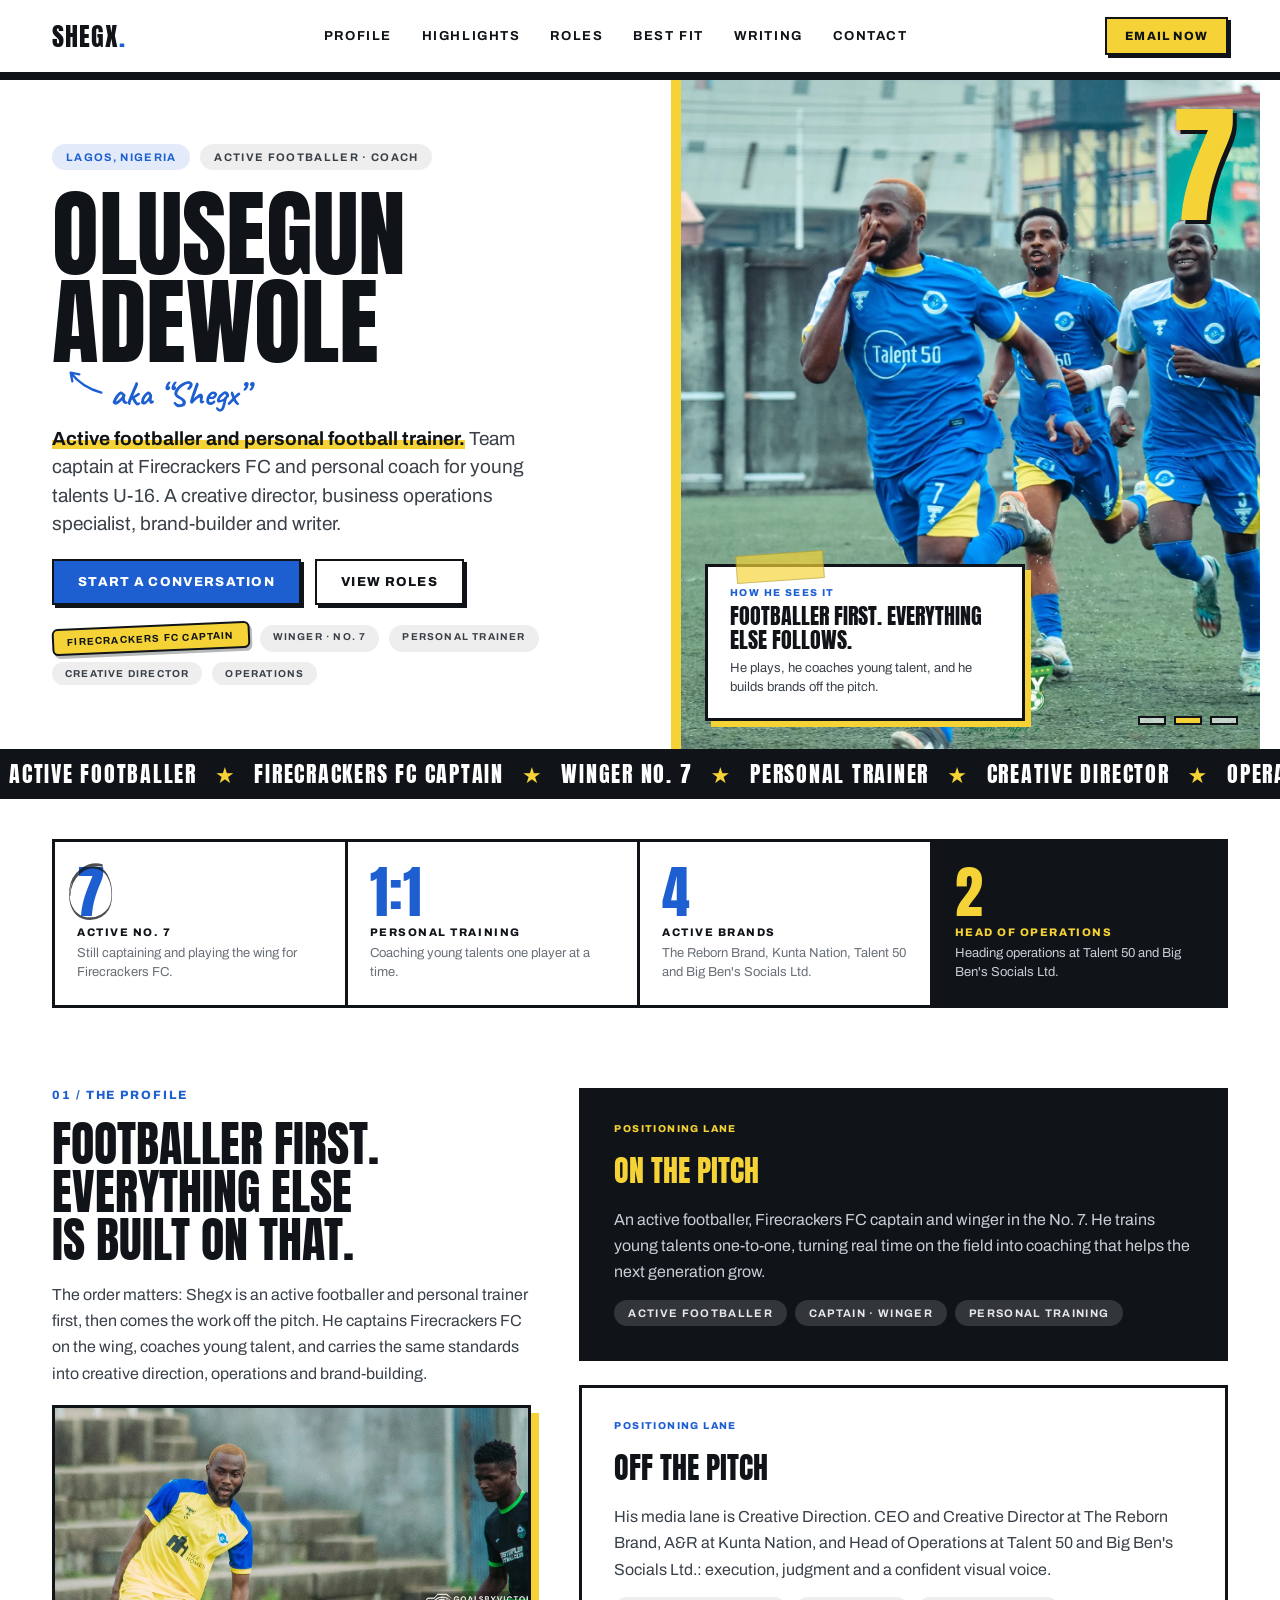
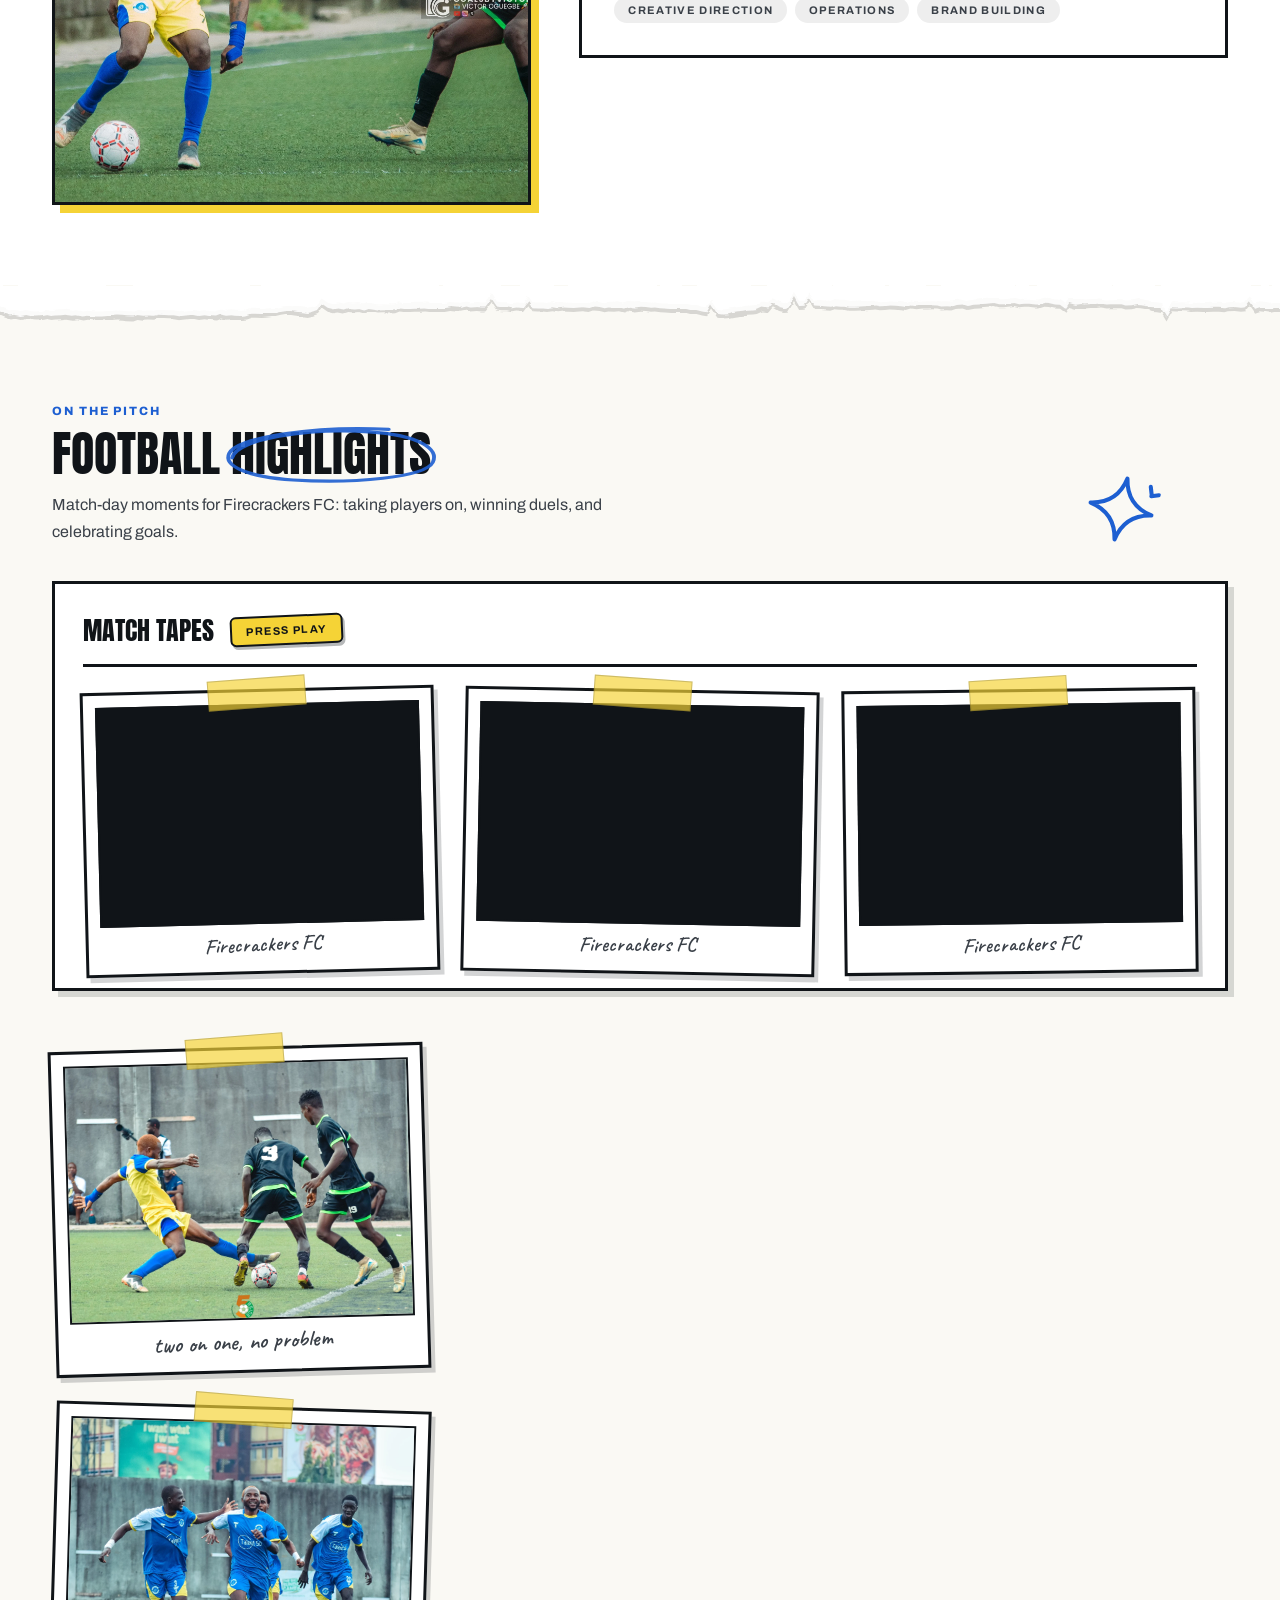
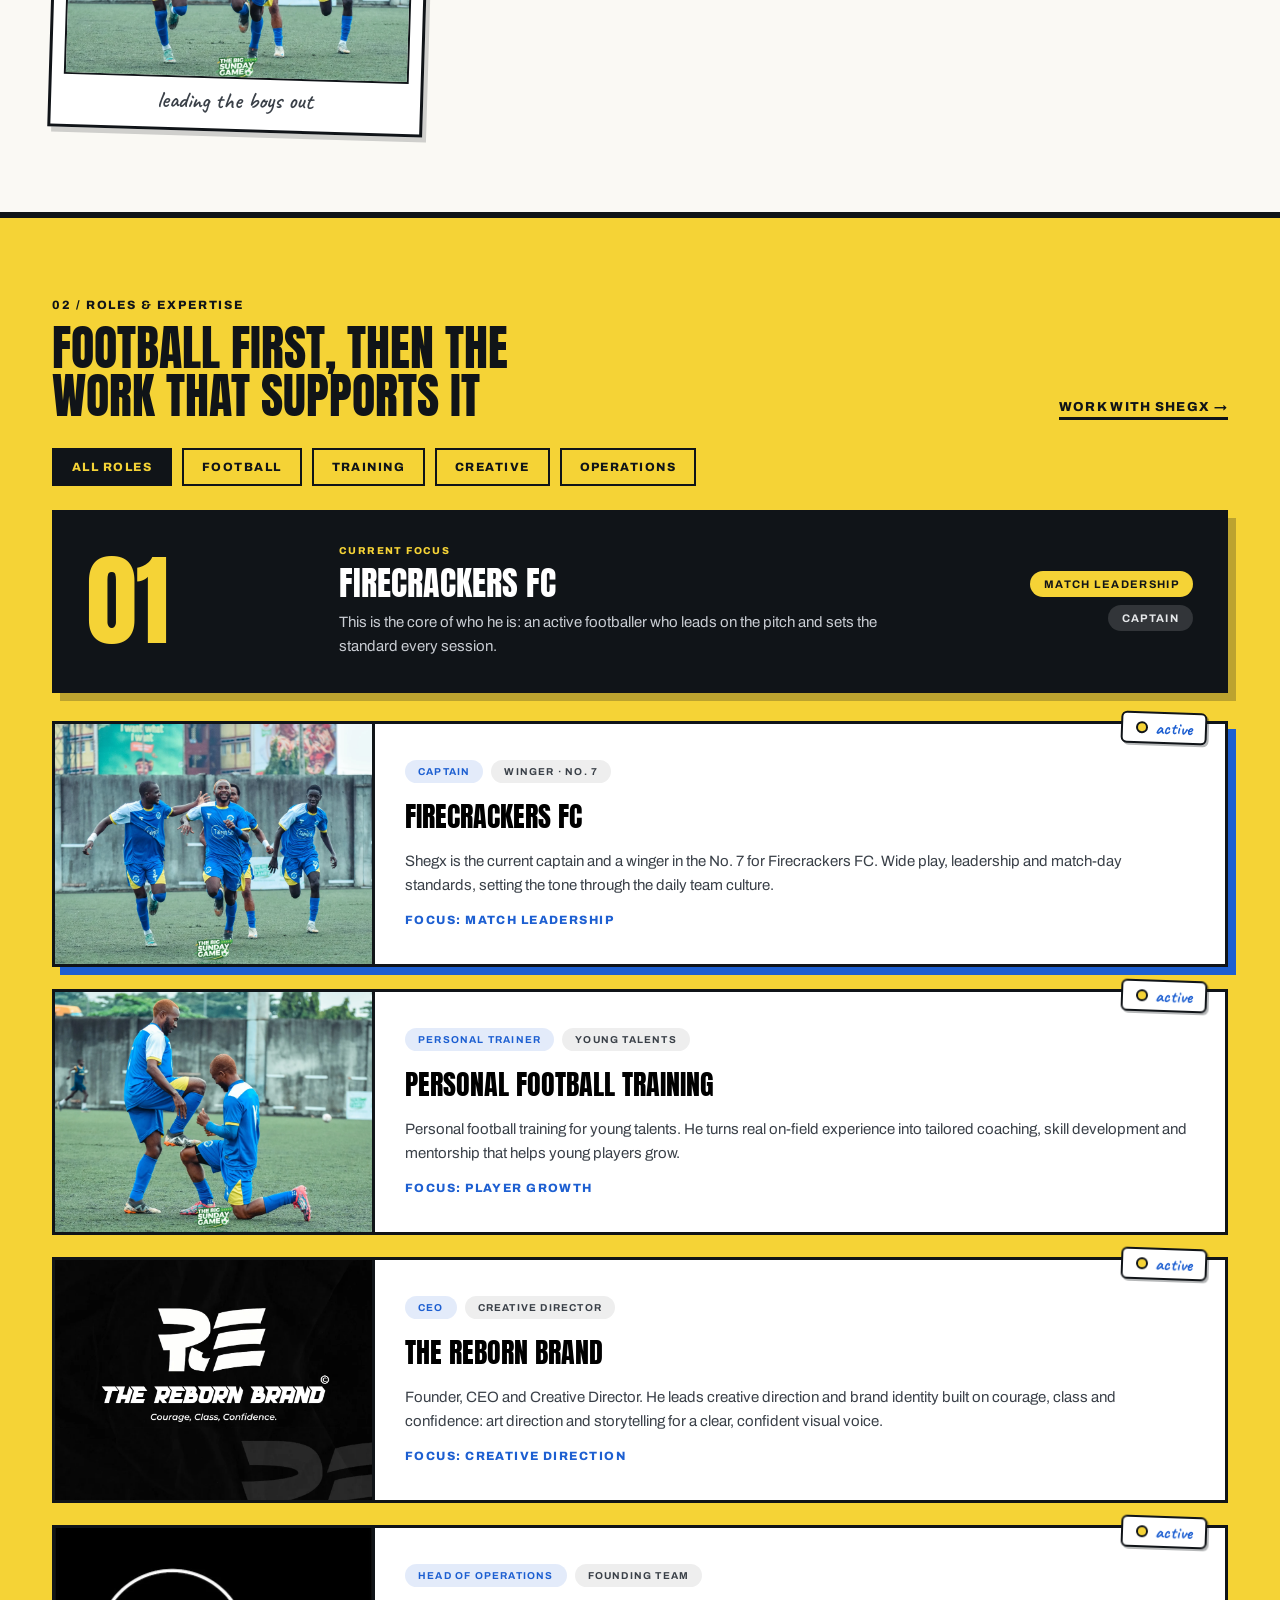
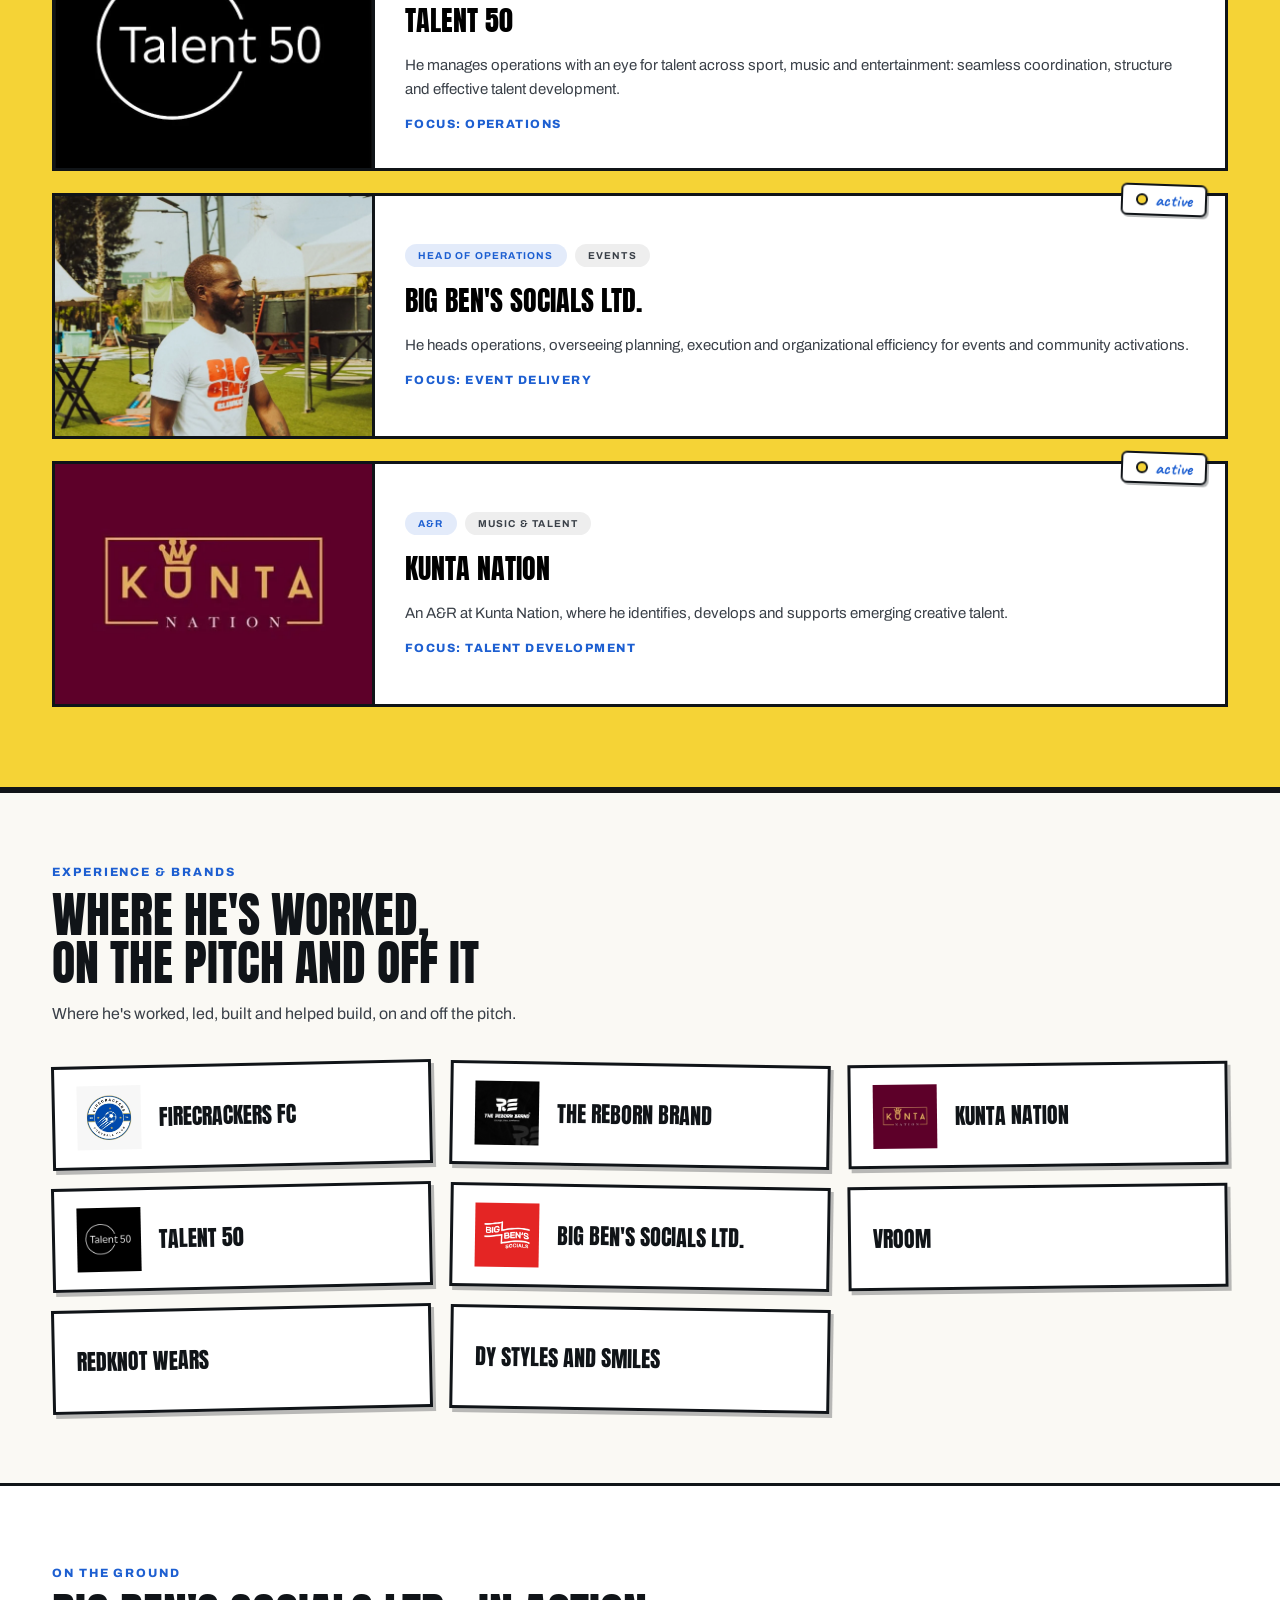
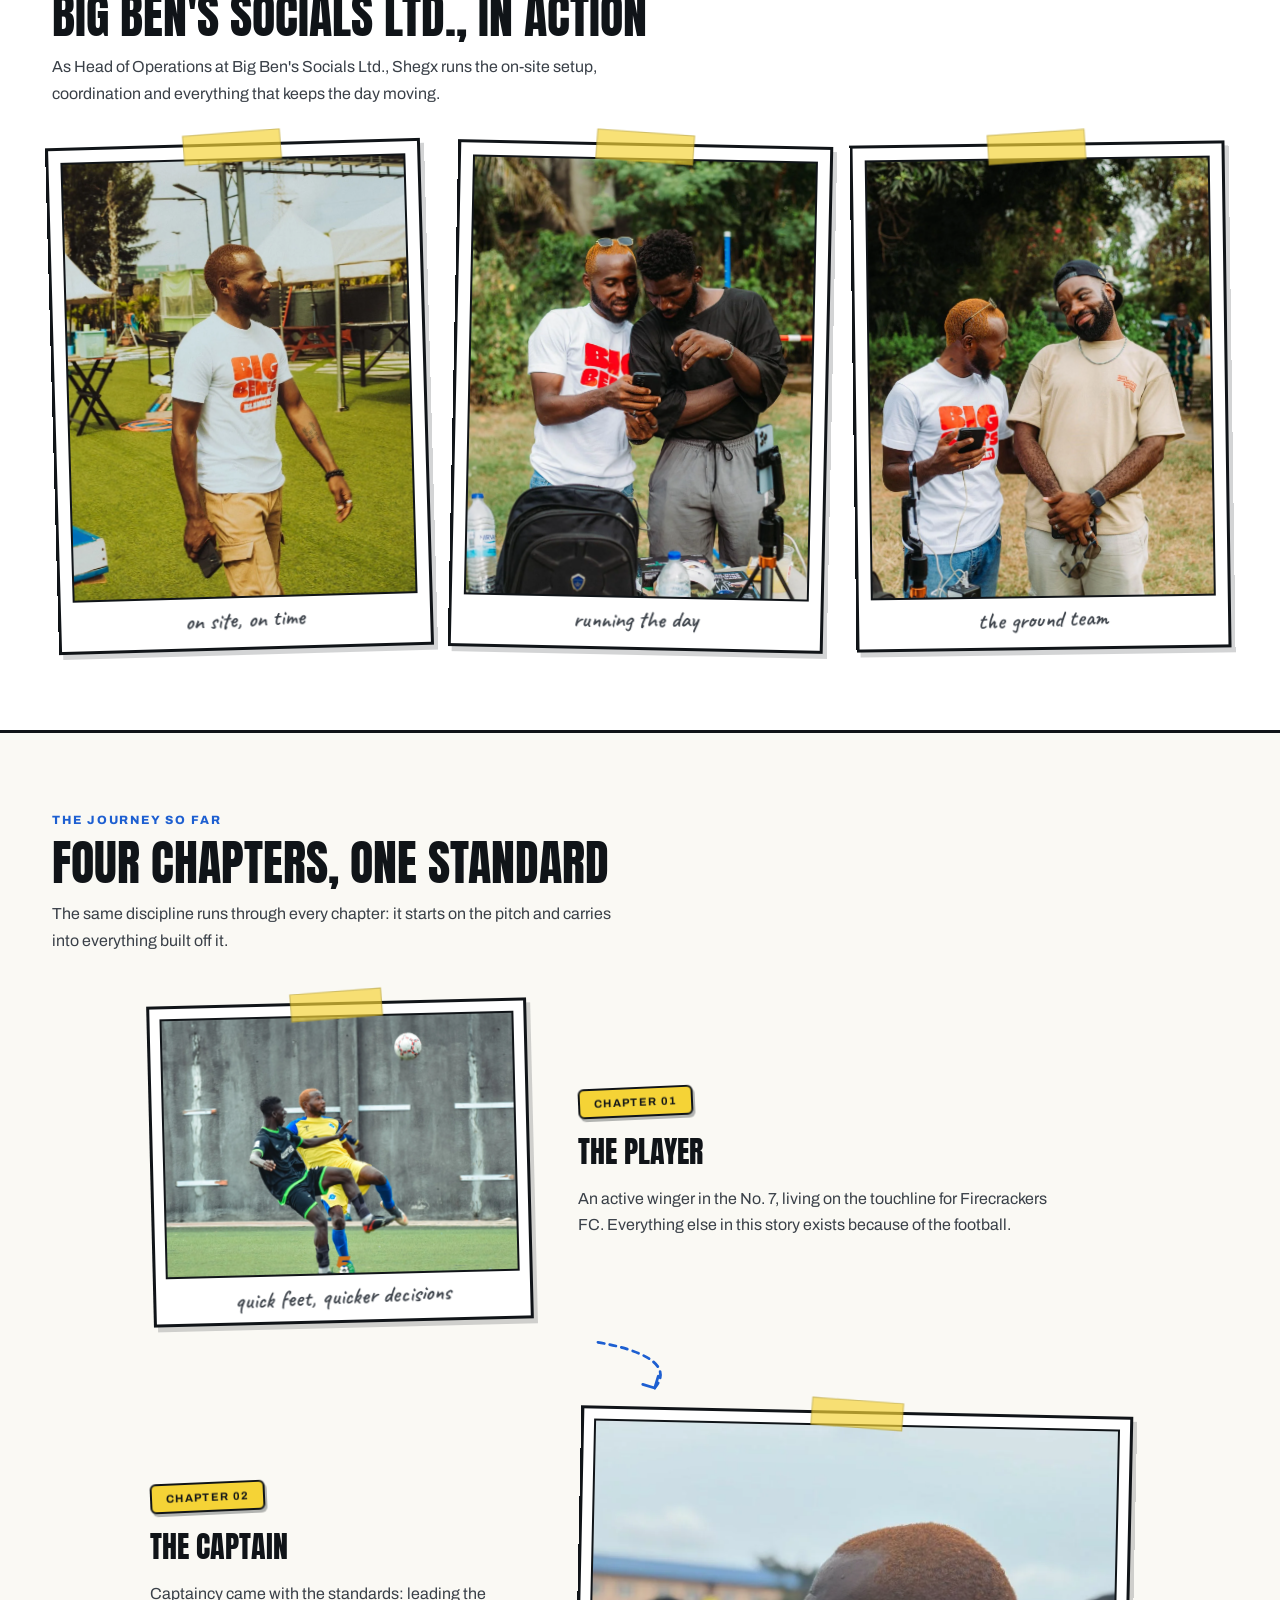
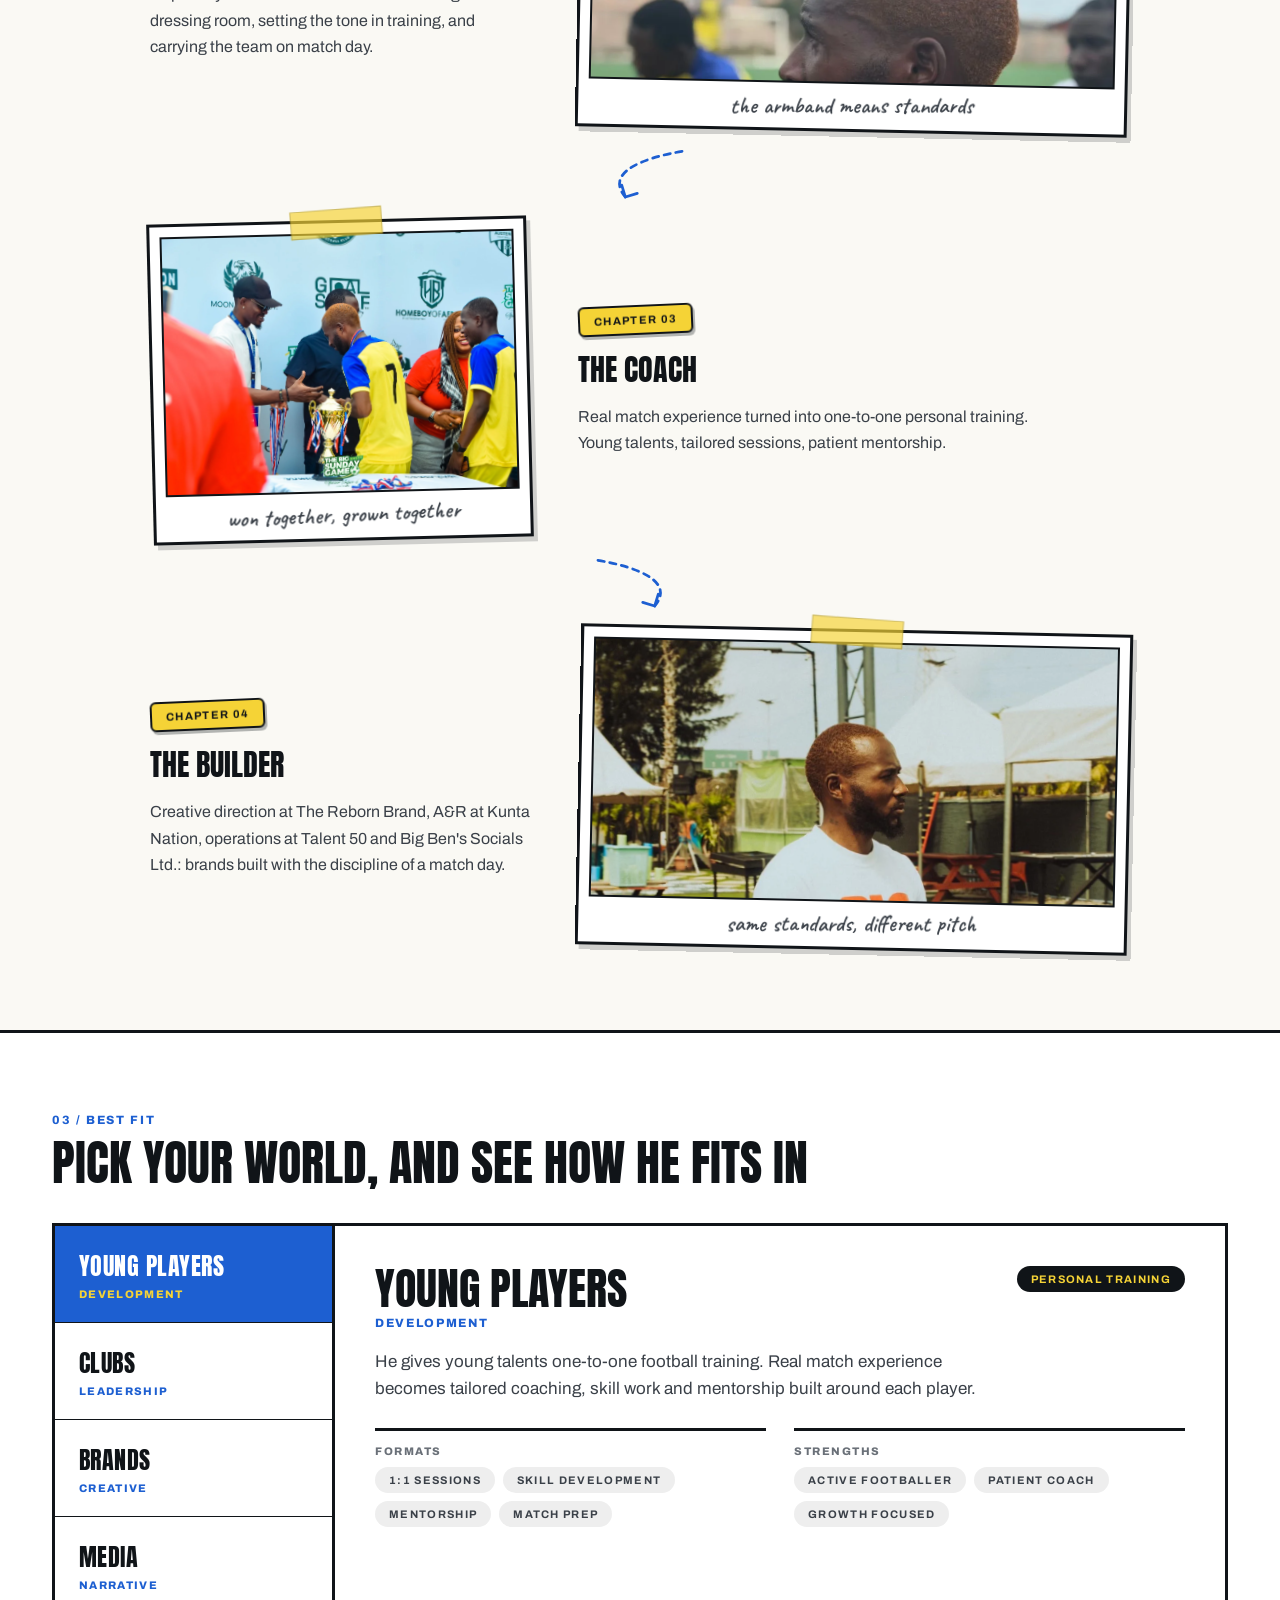
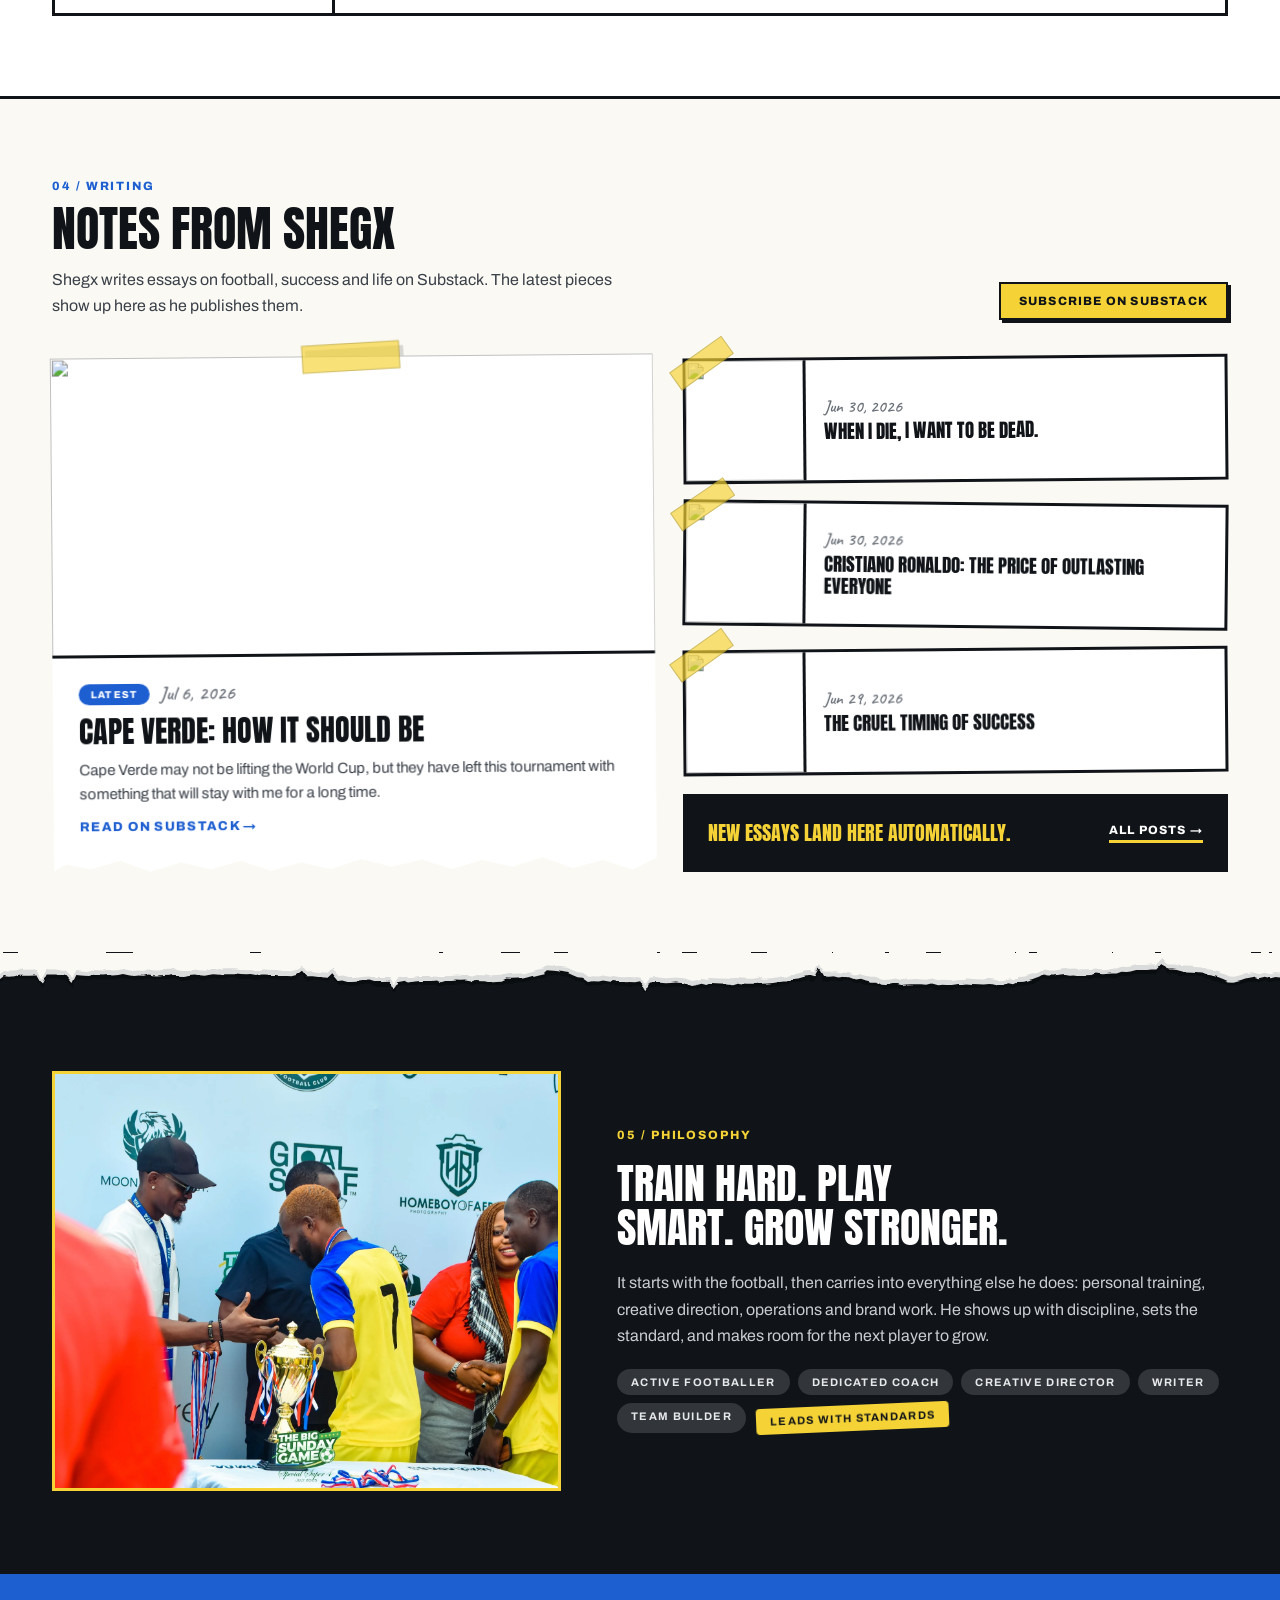
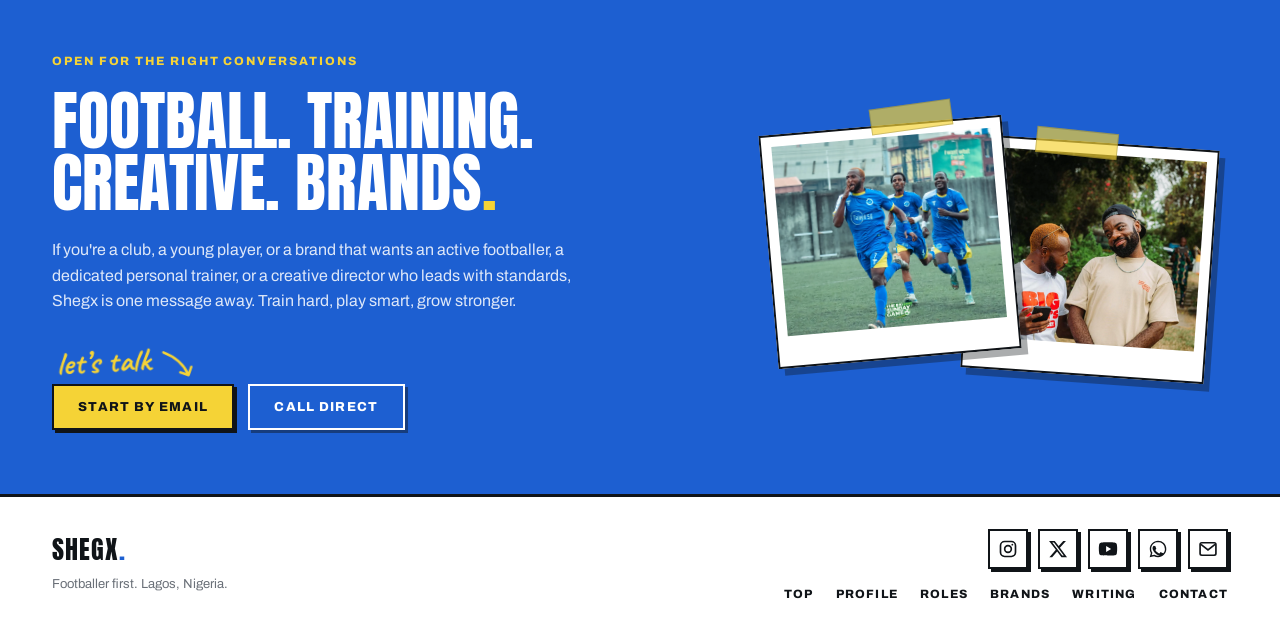
==== index.html @ c0fbce8c "Move match tapes above the photo grid in the highlights section Video leads better than static photo" ====
<!DOCTYPE html>
<html lang="en">
<head>
  <meta charset="utf-8">
  <meta name="viewport" content="width=device-width, initial-scale=1">
  <title>Olusegun Adewole · Shegx</title>
  <meta name="description" content="Olusegun Adewole (Shegx) is an active footballer and personal football trainer. Team captain at Firecrackers FC and personal coach for young talents U-16. A creative director, business operations specialist, brand-builder and writer.">
  <meta name="author" content="Adewole Olusegun Ifeanyichukwu Samson">
  <meta name="robots" content="index, follow">
  <link rel="canonical" href="https://litedsgn.github.io/shegx-portfolio/">
  <link rel="icon" href="assets/favicon.svg" type="image/svg+xml">
  <meta name="theme-color" content="#101418">

  <!-- Open Graph (Facebook, LinkedIn, WhatsApp, iMessage) -->
  <meta property="og:type" content="website">
  <meta property="og:site_name" content="Olusegun Adewole · Shegx">
  <meta property="og:url" content="https://litedsgn.github.io/shegx-portfolio/">
  <meta property="og:title" content="Olusegun Adewole · Footballer &amp; Personal Trainer">
  <meta property="og:description" content="Active footballer and personal football trainer. Team captain at Firecrackers FC and personal coach for young talents U-16. A creative director, business operations specialist, brand-builder and writer.">
  <meta property="og:image" content="https://litedsgn.github.io/shegx-portfolio/assets/hero-celebration.webp">
  <meta property="og:image:width" content="1920">
  <meta property="og:image:height" content="1536">
  <meta property="og:image:alt" content="Olusegun Adewole celebrating a goal for Firecrackers FC">
  <meta property="og:locale" content="en_US">

  <!-- Twitter / X -->
  <meta name="twitter:card" content="summary_large_image">
  <meta name="twitter:title" content="Olusegun Adewole · Footballer &amp; Personal Trainer">
  <meta name="twitter:description" content="Active footballer and personal football trainer. Team captain at Firecrackers FC and personal coach for young talents U-16. A creative director, business operations specialist, brand-builder and writer.">
  <meta name="twitter:image" content="https://litedsgn.github.io/shegx-portfolio/assets/hero-celebration.webp">
  <meta name="twitter:image:alt" content="Olusegun Adewole celebrating a goal for Firecrackers FC">
  <meta name="twitter:creator" content="@shegx_reborn">
  <link rel="preconnect" href="https://fonts.googleapis.com">
  <link rel="preconnect" href="https://fonts.gstatic.com" crossorigin>
  <link href="https://fonts.googleapis.com/css2?family=Anton&family=Archivo:ital,wght@0,400;0,500;0,600;0,700;0,800;0,900;1,400&family=Caveat:wght@600;700&display=swap" rel="stylesheet">
  <link rel="stylesheet" href="css/styles.css">
</head>
<body>
  <svg style="width: 0; height: 0; position: absolute;" aria-hidden="true">
    <defs>
      <filter id="torn-paper-texture" x="-5%" y="-50%" width="110%" height="200%">
        <feTurbulence type="fractalNoise" baseFrequency="0.04 0.15" numOctaves="4" result="noise" />
        <feDisplacementMap in="SourceGraphic" in2="noise" scale="4" xChannelSelector="R" yChannelSelector="G" />
      </filter>
    </defs>
  </svg>

  <a class="skip-link" href="#main">Skip to content</a>

  <!-- ============ HEADER ============ -->
  <header class="site-header">
    <div class="container site-header__inner">
      <a class="site-header__logo" href="#top">SHEGX<span>.</span></a>
      <nav class="site-nav" id="site-nav" aria-label="Primary">
        <a href="#dual-track">Profile</a>
        <a href="#highlights">Highlights</a>
        <a href="#roles">Roles</a>
        <a href="#fit">Best Fit</a>
        <a href="#writing">Writing</a>
        <a href="#contact">Contact</a>
      </nav>
      <a class="btn btn--yellow btn--small" href="mailto:adewoleolusegun123@gmail.com">Email now</a>
      <button class="nav-toggle" id="nav-toggle" type="button" aria-label="Menu" aria-expanded="false" aria-controls="site-nav">
        <span></span><span></span><span></span>
      </button>
    </div>
    <div class="progress" aria-hidden="true">
      <div class="progress__fill" id="progress-fill"></div>
    </div>
  </header>

  <main id="main">

    <!-- ============ HERO ============ -->
    <section id="top" class="hero container">
      <div class="hero__copy">
        <div class="hero__badges anim-up" style="--delay:.05s">
          <span class="chip chip--blue">Lagos, Nigeria</span>
          <span class="chip">Active Footballer · Coach</span>
        </div>
        <h1 class="hero__title anim-up" style="--delay:.14s">Olusegun<br>Adewole</h1>
        <div class="hero__scrawl anim-up" style="--delay:.18s" aria-hidden="true">
          <svg viewBox="0 0 60 44" xmlns="http://www.w3.org/2000/svg">
            <path d="M56 38 C 42 34, 24 26, 10 8 M10 8 l2.5 13 M10 8 l13 2.5"
                  fill="none" stroke="currentColor" stroke-width="3.5"
                  stroke-linecap="round" stroke-linejoin="round"/>
          </svg>
          aka &ldquo;Shegx&rdquo;
        </div>
        <p class="hero__lede anim-up" style="--delay:.22s">
          <strong class="highlight">Active footballer and personal football trainer.</strong>
          Team captain at Firecrackers FC and personal coach for young talents U-16. A creative
          director, business operations specialist, brand-builder and writer.
        </p>
        <div class="hero__cta anim-up" style="--delay:.3s">
          <a class="btn btn--blue" href="#contact">Start a conversation</a>
          <a class="btn btn--white" href="#roles">View roles</a>
        </div>
        <div class="hero__tags anim-up" style="--delay:.38s">
          <span class="chip chip--tiny chip--sticker">Firecrackers FC Captain</span>
          <span class="chip chip--tiny">Winger · No. 7</span>
          <span class="chip chip--tiny">Personal Trainer</span>
          <span class="chip chip--tiny">Creative Director</span>
          <span class="chip chip--tiny">Operations</span>
        </div>
      </div>

      <div class="hero__media" id="hero-media">
        <img class="hero__slide is-active" src="assets/hero-celebration.webp"
             alt="Olusegun Adewole celebrating a goal for Firecrackers FC" style="object-position:28% 20%">
        <img class="hero__slide" src="assets/dsc-0394.webp"
             alt="Shegx leading the celebration with teammates" style="object-position:35% 15%" loading="lazy">
        <img class="hero__slide" src="assets/dsc-1022.webp"
             alt="Shegx controlling the ball under aerial pressure" style="object-position:50% 30%" loading="lazy">
        <div class="hero__bar" aria-hidden="true"></div>
        <div class="hero__number anim-up" style="--delay:.45s" aria-hidden="true">7</div>
        <div class="hero__dots" id="hero-dots" role="group" aria-label="Hero photos"></div>
        <div class="hero__note anim-up" style="--delay:.55s">
          <div class="hero__note-kicker">How he sees it</div>
          <div class="hero__note-title">Footballer first. Everything else follows.</div>
          <div class="hero__note-body">He plays, he coaches young talent, and he builds brands off the pitch.</div>
        </div>
      </div>
    </section>

    <!-- ============ MARQUEE ============ -->
    <div class="marquee" aria-hidden="true">
      <div class="marquee__track">
        <div class="marquee__seq"><span>Active Footballer</span><em>★</em><span>Firecrackers FC Captain</span><em>★</em><span>Winger No. 7</span><em>★</em><span>Personal Trainer</span><em>★</em><span>Creative Director</span><em>★</em><span>Operations</span><em>★</em><span>Lagos, Nigeria</span><em>★</em></div>
        <div class="marquee__seq"><span>Active Footballer</span><em>★</em><span>Firecrackers FC Captain</span><em>★</em><span>Winger No. 7</span><em>★</em><span>Personal Trainer</span><em>★</em><span>Creative Director</span><em>★</em><span>Operations</span><em>★</em><span>Lagos, Nigeria</span><em>★</em></div>
        <div class="marquee__seq"><span>Active Footballer</span><em>★</em><span>Firecrackers FC Captain</span><em>★</em><span>Winger No. 7</span><em>★</em><span>Personal Trainer</span><em>★</em><span>Creative Director</span><em>★</em><span>Operations</span><em>★</em><span>Lagos, Nigeria</span><em>★</em></div>
        <div class="marquee__seq"><span>Active Footballer</span><em>★</em><span>Firecrackers FC Captain</span><em>★</em><span>Winger No. 7</span><em>★</em><span>Personal Trainer</span><em>★</em><span>Creative Director</span><em>★</em><span>Operations</span><em>★</em><span>Lagos, Nigeria</span><em>★</em></div>
      </div>
    </div>

    <!-- ============ METRICS ============ -->
    <section class="container metrics-wrap" aria-label="Profile at a glance">
      <div class="metrics">
        <div class="metric">
          <div class="metric__num"><span class="scribble-circle scribble-circle--num">7<svg viewBox="0 0 300 100" preserveAspectRatio="none" xmlns="http://www.w3.org/2000/svg" aria-hidden="true"><path d="M20 55 C 25 25, 120 8, 200 14 C 268 19, 292 42, 284 62 C 274 86, 180 96, 100 90 C 40 85, 8 68, 16 48 C 26 22, 130 4, 226 10"/></svg></span></div>
          <div class="metric__label">Active No. 7</div>
          <p class="metric__body">Still captaining and playing the wing for Firecrackers FC.</p>
        </div>
        <div class="metric">
          <div class="metric__num">1:1</div>
          <div class="metric__label">Personal training</div>
          <p class="metric__body">Coaching young talents one player at a time.</p>
        </div>
        <div class="metric">
          <div class="metric__num">4</div>
          <div class="metric__label">Active brands</div>
          <p class="metric__body">The Reborn Brand, Kunta Nation, Talent 50 and Big Ben's Socials Ltd.</p>
        </div>
        <div class="metric metric--dark">
          <div class="metric__num">2</div>
          <div class="metric__label">Head of Operations</div>
          <p class="metric__body">Heading operations at Talent 50 and Big Ben's Socials Ltd.</p>
        </div>
      </div>
    </section>

    <!-- ============ PROFILE / DUAL TRACK ============ -->
    <section id="dual-track" class="container dual-track">
      <div class="dual-track__intro">
        <div class="kicker">01 / The Profile</div>
        <h2 class="section-title">Footballer first. Everything else is built on that.</h2>
        <p class="section-lede">
          The order matters: Shegx is an active footballer and personal trainer first, then comes the
          work off the pitch. He captains Firecrackers FC on the wing, coaches young talent, and
          carries the same standards into creative direction, operations and brand-building.
        </p>
        <img class="dual-track__photo" src="assets/gbvl-8081.webp"
             alt="Shegx competing for the ball in a match duel" loading="lazy">
      </div>
      <div class="dual-track__lanes">
        <article class="lane lane--dark">
          <div class="kicker kicker--small kicker--yellow">Positioning lane</div>
          <h3 class="lane__title lane__title--yellow">On the pitch</h3>
          <p>
            An active footballer, Firecrackers FC captain and winger in the No. 7. He trains young
            talents one-to-one, turning real time on the field into coaching that helps the next
            generation grow.
          </p>
          <div class="chip-row">
            <span class="chip chip--ghost">Active footballer</span>
            <span class="chip chip--ghost">Captain · Winger</span>
            <span class="chip chip--ghost">Personal training</span>
          </div>
        </article>
        <article class="lane">
          <div class="kicker kicker--small">Positioning lane</div>
          <h3 class="lane__title">Off the pitch</h3>
          <p>
            His media lane is Creative Direction. CEO and Creative Director at The
            Reborn Brand, A&amp;R at Kunta Nation, and Head of Operations at Talent 50 and Big Ben's
            Socials Ltd.: execution, judgment and a confident visual voice.
          </p>
          <div class="chip-row">
            <span class="chip">Creative direction</span>
            <span class="chip">Operations</span>
            <span class="chip">Brand building</span>
          </div>
        </article>
      </div>
    </section>

    <!-- torn-paper divider -->
    <div class="torn torn--to-warm" aria-hidden="true">
      <svg viewBox="0 0 1440 40" preserveAspectRatio="none" xmlns="http://www.w3.org/2000/svg" filter="url(#torn-paper-texture)">
        <path fill="rgba(16,20,24,.14)" transform="translate(0 9)" d="M0 -10 L1440 -10 L1440.0 18.0 L1433.4 17.9 L1429.3 18.8 L1423.6 17.9 L1417.0 17.3 L1412.0 18.8 L1406.0 11.2 L1400.6 17.2 L1395.0 17.7 L1387.7 17.1 L1381.3 17.3 L1377.3 18.2 L1371.3 17.8 L1365.3 17.8 L1358.6 18.0 L1353.1 17.9 L1347.0 17.8 L1340.9 18.0 L1337.0 17.4 L1330.4 17.2 L1323.7 17.5 L1318.1 17.2 L1312.3 26.4 L1306.6 18.1 L1301.3 17.3 L1295.9 16.9 L1291.0 15.2 L1284.2 14.3 L1279.8 14.0 L1273.2 15.3 L1266.3 15.4 L1261.7 14.2 L1255.6 14.2 L1249.0 14.2 L1245.2 14.4 L1237.5 13.4 L1232.1 14.1 L1227.1 13.9 L1220.2 14.6 L1216.4 13.9 L1209.9 14.8 L1202.8 13.0 L1198.7 18.7 L1192.5 14.8 L1187.1 14.5 L1179.9 12.9 L1174.9 12.8 L1168.8 14.6 L1164.2 14.4 L1156.9 13.7 L1152.4 13.7 L1146.6 14.3 L1141.0 12.9 L1133.8 13.8 L1129.4 14.3 L1124.2 14.3 L1118.5 13.0 L1110.6 13.8 L1106.6 13.9 L1100.8 14.6 L1095.3 14.8 L1087.7 16.1 L1082.7 14.5 L1076.3 15.1 L1071.3 16.6 L1065.1 16.2 L1058.8 16.4 L1054.6 15.4 L1048.6 15.3 L1043.0 15.5 L1037.5 15.6 L1031.2 16.3 L1025.4 15.4 L1020.0 16.9 L1013.8 16.2 L1007.9 15.7 L1001.9 15.4 L996.8 15.9 L990.8 16.3 L985.9 15.4 L978.7 16.0 L972.6 16.3 L968.5 16.4 L962.3 16.8 L955.4 16.7 L950.1 15.8 L944.9 15.7 L939.2 15.3 L934.0 16.7 L926.3 16.2 L921.5 15.7 L916.1 15.6 L910.7 7.5 L905.1 15.8 L899.0 16.0 L893.2 7.1 L886.1 17.7 L881.8 18.0 L876.5 17.1 L869.5 13.2 L864.4 18.5 L857.7 17.6 L851.4 19.9 L847.1 20.6 L840.7 20.7 L835.8 21.7 L830.0 22.2 L823.3 23.2 L818.1 24.2 L812.3 24.6 L807.1 23.8 L799.9 14.6 L794.9 22.2 L789.9 21.6 L783.5 20.1 L776.5 20.0 L772.2 18.9 L766.2 19.0 L759.6 18.9 L755.1 19.0 L748.1 18.6 L742.9 18.2 L736.8 17.6 L732.5 17.7 L726.8 17.1 L721.0 16.8 L713.9 17.5 L707.9 16.7 L701.9 18.4 L696.2 17.3 L690.8 17.7 L684.3 17.4 L680.3 18.3 L674.6 16.9 L668.1 16.6 L663.2 17.9 L655.7 17.3 L651.7 17.5 L645.4 18.1 L639.4 17.8 L634.6 17.5 L627.8 18.3 L621.6 17.3 L615.4 18.0 L610.1 17.5 L604.5 17.4 L599.1 17.2 L594.4 11.2 L588.4 18.1 L580.9 17.5 L575.8 18.3 L570.2 17.3 L564.0 17.3 L559.1 16.6 L553.4 8.9 L546.2 17.4 L542.0 17.5 L536.4 16.9 L528.9 17.4 L525.1 16.6 L517.9 17.8 L511.7 17.6 L506.5 17.0 L500.2 18.0 L496.1 17.9 L489.5 18.0 L483.2 17.9 L478.3 17.6 L472.8 17.7 L466.3 17.7 L461.4 18.1 L453.9 18.0 L449.6 17.4 L444.6 19.3 L438.8 19.5 L430.9 19.3 L425.2 19.5 L420.6 18.8 L414.8 18.1 L409.7 19.4 L403.9 18.1 L397.9 18.4 L391.9 17.9 L386.6 19.6 L380.8 18.6 L375.5 19.2 L368.7 17.7 L361.8 13.5 L356.6 19.9 L350.2 22.0 L345.0 22.9 L339.6 22.3 L335.2 22.1 L327.4 21.0 L322.1 21.0 L317.2 21.8 L311.1 23.0 L306.2 23.0 L298.9 23.7 L294.3 24.1 L287.7 23.7 L282.6 23.8 L276.8 25.4 L271.2 26.0 L264.2 25.8 L260.3 25.2 L254.2 25.7 L248.6 24.5 L243.0 26.4 L235.3 26.0 L230.2 25.2 L223.9 26.0 L218.5 24.9 L213.8 25.1 L206.6 25.7 L201.9 26.2 L195.3 25.3 L189.7 25.3 L184.3 25.1 L178.0 24.7 L172.9 25.8 L166.1 25.4 L161.2 25.7 L154.7 24.9 L150.0 26.4 L142.9 26.2 L137.6 25.7 L132.0 25.6 L126.2 25.9 L120.6 25.9 L114.3 26.4 L110.1 26.5 L102.9 26.2 L97.8 25.7 L92.9 26.5 L85.8 25.3 L81.8 25.7 L74.4 24.7 L69.7 25.2 L62.6 25.6 L57.7 25.9 L52.6 25.0 L47.0 25.9 L40.3 26.4 L35.4 26.2 L29.5 25.1 L23.2 26.0 L16.8 24.7 L12.3 25.5 L5.9 23.7 L0 21.6 Z"/>
        <path fill="rgba(255,255,255,.9)" transform="translate(0 5)" d="M0 -10 L1440 -10 L1440.0 18.0 L1433.4 17.9 L1429.3 18.8 L1423.6 17.9 L1417.0 17.3 L1412.0 18.8 L1406.0 11.2 L1400.6 17.2 L1395.0 17.7 L1387.7 17.1 L1381.3 17.3 L1377.3 18.2 L1371.3 17.8 L1365.3 17.8 L1358.6 18.0 L1353.1 17.9 L1347.0 17.8 L1340.9 18.0 L1337.0 17.4 L1330.4 17.2 L1323.7 17.5 L1318.1 17.2 L1312.3 26.4 L1306.6 18.1 L1301.3 17.3 L1295.9 16.9 L1291.0 15.2 L1284.2 14.3 L1279.8 14.0 L1273.2 15.3 L1266.3 15.4 L1261.7 14.2 L1255.6 14.2 L1249.0 14.2 L1245.2 14.4 L1237.5 13.4 L1232.1 14.1 L1227.1 13.9 L1220.2 14.6 L1216.4 13.9 L1209.9 14.8 L1202.8 13.0 L1198.7 18.7 L1192.5 14.8 L1187.1 14.5 L1179.9 12.9 L1174.9 12.8 L1168.8 14.6 L1164.2 14.4 L1156.9 13.7 L1152.4 13.7 L1146.6 14.3 L1141.0 12.9 L1133.8 13.8 L1129.4 14.3 L1124.2 14.3 L1118.5 13.0 L1110.6 13.8 L1106.6 13.9 L1100.8 14.6 L1095.3 14.8 L1087.7 16.1 L1082.7 14.5 L1076.3 15.1 L1071.3 16.6 L1065.1 16.2 L1058.8 16.4 L1054.6 15.4 L1048.6 15.3 L1043.0 15.5 L1037.5 15.6 L1031.2 16.3 L1025.4 15.4 L1020.0 16.9 L1013.8 16.2 L1007.9 15.7 L1001.9 15.4 L996.8 15.9 L990.8 16.3 L985.9 15.4 L978.7 16.0 L972.6 16.3 L968.5 16.4 L962.3 16.8 L955.4 16.7 L950.1 15.8 L944.9 15.7 L939.2 15.3 L934.0 16.7 L926.3 16.2 L921.5 15.7 L916.1 15.6 L910.7 7.5 L905.1 15.8 L899.0 16.0 L893.2 7.1 L886.1 17.7 L881.8 18.0 L876.5 17.1 L869.5 13.2 L864.4 18.5 L857.7 17.6 L851.4 19.9 L847.1 20.6 L840.7 20.7 L835.8 21.7 L830.0 22.2 L823.3 23.2 L818.1 24.2 L812.3 24.6 L807.1 23.8 L799.9 14.6 L794.9 22.2 L789.9 21.6 L783.5 20.1 L776.5 20.0 L772.2 18.9 L766.2 19.0 L759.6 18.9 L755.1 19.0 L748.1 18.6 L742.9 18.2 L736.8 17.6 L732.5 17.7 L726.8 17.1 L721.0 16.8 L713.9 17.5 L707.9 16.7 L701.9 18.4 L696.2 17.3 L690.8 17.7 L684.3 17.4 L680.3 18.3 L674.6 16.9 L668.1 16.6 L663.2 17.9 L655.7 17.3 L651.7 17.5 L645.4 18.1 L639.4 17.8 L634.6 17.5 L627.8 18.3 L621.6 17.3 L615.4 18.0 L610.1 17.5 L604.5 17.4 L599.1 17.2 L594.4 11.2 L588.4 18.1 L580.9 17.5 L575.8 18.3 L570.2 17.3 L564.0 17.3 L559.1 16.6 L553.4 8.9 L546.2 17.4 L542.0 17.5 L536.4 16.9 L528.9 17.4 L525.1 16.6 L517.9 17.8 L511.7 17.6 L506.5 17.0 L500.2 18.0 L496.1 17.9 L489.5 18.0 L483.2 17.9 L478.3 17.6 L472.8 17.7 L466.3 17.7 L461.4 18.1 L453.9 18.0 L449.6 17.4 L444.6 19.3 L438.8 19.5 L430.9 19.3 L425.2 19.5 L420.6 18.8 L414.8 18.1 L409.7 19.4 L403.9 18.1 L397.9 18.4 L391.9 17.9 L386.6 19.6 L380.8 18.6 L375.5 19.2 L368.7 17.7 L361.8 13.5 L356.6 19.9 L350.2 22.0 L345.0 22.9 L339.6 22.3 L335.2 22.1 L327.4 21.0 L322.1 21.0 L317.2 21.8 L311.1 23.0 L306.2 23.0 L298.9 23.7 L294.3 24.1 L287.7 23.7 L282.6 23.8 L276.8 25.4 L271.2 26.0 L264.2 25.8 L260.3 25.2 L254.2 25.7 L248.6 24.5 L243.0 26.4 L235.3 26.0 L230.2 25.2 L223.9 26.0 L218.5 24.9 L213.8 25.1 L206.6 25.7 L201.9 26.2 L195.3 25.3 L189.7 25.3 L184.3 25.1 L178.0 24.7 L172.9 25.8 L166.1 25.4 L161.2 25.7 L154.7 24.9 L150.0 26.4 L142.9 26.2 L137.6 25.7 L132.0 25.6 L126.2 25.9 L120.6 25.9 L114.3 26.4 L110.1 26.5 L102.9 26.2 L97.8 25.7 L92.9 26.5 L85.8 25.3 L81.8 25.7 L74.4 24.7 L69.7 25.2 L62.6 25.6 L57.7 25.9 L52.6 25.0 L47.0 25.9 L40.3 26.4 L35.4 26.2 L29.5 25.1 L23.2 26.0 L16.8 24.7 L12.3 25.5 L5.9 23.7 L0 21.6 Z"/>
        <path fill="currentColor" d="M0 -10 L1440 -10 L1440.0 18.0 L1433.4 17.9 L1429.3 18.8 L1423.6 17.9 L1417.0 17.3 L1412.0 18.8 L1406.0 11.2 L1400.6 17.2 L1395.0 17.7 L1387.7 17.1 L1381.3 17.3 L1377.3 18.2 L1371.3 17.8 L1365.3 17.8 L1358.6 18.0 L1353.1 17.9 L1347.0 17.8 L1340.9 18.0 L1337.0 17.4 L1330.4 17.2 L1323.7 17.5 L1318.1 17.2 L1312.3 26.4 L1306.6 18.1 L1301.3 17.3 L1295.9 16.9 L1291.0 15.2 L1284.2 14.3 L1279.8 14.0 L1273.2 15.3 L1266.3 15.4 L1261.7 14.2 L1255.6 14.2 L1249.0 14.2 L1245.2 14.4 L1237.5 13.4 L1232.1 14.1 L1227.1 13.9 L1220.2 14.6 L1216.4 13.9 L1209.9 14.8 L1202.8 13.0 L1198.7 18.7 L1192.5 14.8 L1187.1 14.5 L1179.9 12.9 L1174.9 12.8 L1168.8 14.6 L1164.2 14.4 L1156.9 13.7 L1152.4 13.7 L1146.6 14.3 L1141.0 12.9 L1133.8 13.8 L1129.4 14.3 L1124.2 14.3 L1118.5 13.0 L1110.6 13.8 L1106.6 13.9 L1100.8 14.6 L1095.3 14.8 L1087.7 16.1 L1082.7 14.5 L1076.3 15.1 L1071.3 16.6 L1065.1 16.2 L1058.8 16.4 L1054.6 15.4 L1048.6 15.3 L1043.0 15.5 L1037.5 15.6 L1031.2 16.3 L1025.4 15.4 L1020.0 16.9 L1013.8 16.2 L1007.9 15.7 L1001.9 15.4 L996.8 15.9 L990.8 16.3 L985.9 15.4 L978.7 16.0 L972.6 16.3 L968.5 16.4 L962.3 16.8 L955.4 16.7 L950.1 15.8 L944.9 15.7 L939.2 15.3 L934.0 16.7 L926.3 16.2 L921.5 15.7 L916.1 15.6 L910.7 7.5 L905.1 15.8 L899.0 16.0 L893.2 7.1 L886.1 17.7 L881.8 18.0 L876.5 17.1 L869.5 13.2 L864.4 18.5 L857.7 17.6 L851.4 19.9 L847.1 20.6 L840.7 20.7 L835.8 21.7 L830.0 22.2 L823.3 23.2 L818.1 24.2 L812.3 24.6 L807.1 23.8 L799.9 14.6 L794.9 22.2 L789.9 21.6 L783.5 20.1 L776.5 20.0 L772.2 18.9 L766.2 19.0 L759.6 18.9 L755.1 19.0 L748.1 18.6 L742.9 18.2 L736.8 17.6 L732.5 17.7 L726.8 17.1 L721.0 16.8 L713.9 17.5 L707.9 16.7 L701.9 18.4 L696.2 17.3 L690.8 17.7 L684.3 17.4 L680.3 18.3 L674.6 16.9 L668.1 16.6 L663.2 17.9 L655.7 17.3 L651.7 17.5 L645.4 18.1 L639.4 17.8 L634.6 17.5 L627.8 18.3 L621.6 17.3 L615.4 18.0 L610.1 17.5 L604.5 17.4 L599.1 17.2 L594.4 11.2 L588.4 18.1 L580.9 17.5 L575.8 18.3 L570.2 17.3 L564.0 17.3 L559.1 16.6 L553.4 8.9 L546.2 17.4 L542.0 17.5 L536.4 16.9 L528.9 17.4 L525.1 16.6 L517.9 17.8 L511.7 17.6 L506.5 17.0 L500.2 18.0 L496.1 17.9 L489.5 18.0 L483.2 17.9 L478.3 17.6 L472.8 17.7 L466.3 17.7 L461.4 18.1 L453.9 18.0 L449.6 17.4 L444.6 19.3 L438.8 19.5 L430.9 19.3 L425.2 19.5 L420.6 18.8 L414.8 18.1 L409.7 19.4 L403.9 18.1 L397.9 18.4 L391.9 17.9 L386.6 19.6 L380.8 18.6 L375.5 19.2 L368.7 17.7 L361.8 13.5 L356.6 19.9 L350.2 22.0 L345.0 22.9 L339.6 22.3 L335.2 22.1 L327.4 21.0 L322.1 21.0 L317.2 21.8 L311.1 23.0 L306.2 23.0 L298.9 23.7 L294.3 24.1 L287.7 23.7 L282.6 23.8 L276.8 25.4 L271.2 26.0 L264.2 25.8 L260.3 25.2 L254.2 25.7 L248.6 24.5 L243.0 26.4 L235.3 26.0 L230.2 25.2 L223.9 26.0 L218.5 24.9 L213.8 25.1 L206.6 25.7 L201.9 26.2 L195.3 25.3 L189.7 25.3 L184.3 25.1 L178.0 24.7 L172.9 25.8 L166.1 25.4 L161.2 25.7 L154.7 24.9 L150.0 26.4 L142.9 26.2 L137.6 25.7 L132.0 25.6 L126.2 25.9 L120.6 25.9 L114.3 26.4 L110.1 26.5 L102.9 26.2 L97.8 25.7 L92.9 26.5 L85.8 25.3 L81.8 25.7 L74.4 24.7 L69.7 25.2 L62.6 25.6 L57.7 25.9 L52.6 25.0 L47.0 25.9 L40.3 26.4 L35.4 26.2 L29.5 25.1 L23.2 26.0 L16.8 24.7 L12.3 25.5 L5.9 23.7 L0 21.6 Z"/>
      </svg>
    </div>

    <!-- ============ FOOTBALL HIGHLIGHTS ============ -->
    <section id="highlights" class="gallery gallery--framed" aria-label="Football highlights">
      <div class="container">
        <div class="gallery__head">
          <div class="kicker">On the pitch</div>
          <h2 class="section-title">Football <span class="scribble-circle">highlights<svg viewBox="0 0 300 100" preserveAspectRatio="none" xmlns="http://www.w3.org/2000/svg" aria-hidden="true"><path d="M20 55 C 25 25, 120 8, 200 14 C 268 19, 292 42, 284 62 C 274 86, 180 96, 100 90 C 40 85, 8 68, 16 48 C 26 22, 130 4, 226 10"/></svg></span></h2>
          <p class="section-lede">Match-day moments for Firecrackers FC: taking players on, winning duels, and celebrating goals.</p>
          <svg class="gallery__doodle" viewBox="0 0 44 44" xmlns="http://www.w3.org/2000/svg" aria-hidden="true">
            <path d="M22 3 C 24 14, 30 20, 41 22 C 30 24, 24 30, 22 41 C 20 30, 14 24, 3 22 C 14 20, 20 14, 22 3 Z"/>
            <path d="M37 5 l1.5 4.5 M43 9 l-4.5 1.5" stroke-width="3"/>
          </svg>
        </div>
        <!-- Match tapes: hidden until clips are listed in MATCH_TAPES (js/main.js).
             Drop MP4s in assets/videos/ per its README, then add entries there. -->
        <div class="tapes" id="match-tapes" hidden>
          <div class="tapes__head">
            <h3 class="tapes__title">Match tapes</h3>
            <span class="chip chip--sticker">Press play</span>
          </div>
          <div class="tapes__list" id="tapes-list"></div>
        </div>

        <div class="gallery__grid">
          <button class="gallery__item" type="button" data-full="assets/dsc-1028.webp" aria-label="Enlarge photo">
            <img src="assets/dsc-1028.webp" alt="Shegx taking on two defenders for the ball" loading="lazy" style="object-position:32% 45%">
            <span class="gallery__caption">two on one, no problem</span>
          </button>
          <button class="gallery__item" type="button" data-full="assets/hero-celebration.webp" aria-label="Enlarge photo">
            <img src="assets/hero-celebration.webp" alt="Shegx celebrating a goal for Firecrackers FC" loading="lazy" style="object-position:28% 22%">
            <span class="gallery__caption">another one for the 7</span>
          </button>
          <button class="gallery__item" type="button" data-full="assets/gbvl-8081.webp" aria-label="Enlarge photo">
            <img src="assets/gbvl-8081.webp" alt="Shegx competing for the ball in a match duel" loading="lazy" style="object-position:50% 30%">
            <span class="gallery__caption">won that duel</span>
          </button>
          <button class="gallery__item" type="button" data-full="assets/dsc-0390.webp" aria-label="Enlarge photo">
            <img src="assets/dsc-0390.webp" alt="Shegx leading Firecrackers FC teammates on the pitch" loading="lazy" style="object-position:50% 25%">
            <span class="gallery__caption">leading the boys out</span>
          </button>
          <button class="gallery__item" type="button" data-full="assets/dsc-1022.webp" aria-label="Enlarge photo">
            <img src="assets/dsc-1022.webp" alt="Shegx controlling the ball under pressure" loading="lazy" style="object-position:50% 30%">
            <span class="gallery__caption">calm under pressure</span>
          </button>
          <button class="gallery__item" type="button" data-full="assets/dsc-0410.webp" aria-label="Enlarge photo">
            <img src="assets/dsc-0410.webp" alt="Shegx winning an aerial challenge" loading="lazy" style="object-position:50% 25%">
            <span class="gallery__caption">up for everything</span>
          </button>
        </div>
      </div>
    </section>

    <!-- ============ ROLES ============ -->
    <section id="roles" class="roles">
      <div class="container">
        <div class="roles__head">
          <div>
            <div class="kicker kicker--ink">02 / Roles &amp; Expertise</div>
            <h2 class="section-title">Football first, then the work that supports it</h2>
          </div>
          <a class="roles__cta" href="#contact">Work with Shegx →</a>
        </div>

        <div class="roles__filters" id="role-filters" role="tablist" aria-label="Role categories"></div>

        <div class="roles__feature">
          <div class="roles__feature-num" id="role-feature-num" aria-hidden="true"></div>
          <div class="roles__feature-copy">
            <div class="kicker kicker--small kicker--yellow">Current focus</div>
            <h3 class="roles__feature-title" id="role-feature-title"></h3>
            <p class="roles__feature-detail" id="role-feature-detail"></p>
          </div>
          <div class="roles__feature-tags">
            <span class="chip chip--yellow" id="role-feature-focus"></span>
            <span class="chip chip--ghost" id="role-feature-tag"></span>
          </div>
        </div>

        <div class="roles__grid" id="roles-grid"></div>
      </div>
    </section>

    <!-- ============ BRANDS / EXPERIENCE ============ -->
    <section id="brands" class="brands" aria-label="Experience and brands">
      <div class="container">
        <div class="brands__head">
          <div class="kicker">Experience &amp; brands</div>
          <h2 class="section-title">Where he's worked, on the pitch and off it</h2>
          <p class="section-lede">Where he's worked, led, built and helped build, on and off the pitch.</p>
        </div>
        <div class="brands__grid">
          <div class="brand-sticker">
            <img class="brand-sticker__logo" src="assets/logos/firecrackers-fc.webp" alt="Firecrackers FC crest" loading="lazy">
            <span class="brand-sticker__name">Firecrackers FC</span>
          </div>
          <div class="brand-sticker">
            <img class="brand-sticker__logo" src="assets/logos/the-reborn-brand.webp" alt="The Reborn Brand logo" loading="lazy">
            <span class="brand-sticker__name">The Reborn Brand</span>
          </div>
          <div class="brand-sticker">
            <img class="brand-sticker__logo" src="assets/logos/kunta-nation.webp" alt="Kunta Nation logo" loading="lazy">
            <span class="brand-sticker__name">Kunta Nation</span>
          </div>
          <div class="brand-sticker">
            <img class="brand-sticker__logo" src="assets/logos/talent-50.webp" alt="Talent 50 logo" loading="lazy">
            <span class="brand-sticker__name">Talent 50</span>
          </div>
          <div class="brand-sticker">
            <img class="brand-sticker__logo" src="assets/logos/big-ben-socials.webp" alt="Big Ben's Socials Ltd. logo" loading="lazy">
            <span class="brand-sticker__name">Big Ben's Socials Ltd.</span>
          </div>
          <div class="brand-sticker">
            <span class="brand-sticker__name">Vroom</span>
          </div>
          <div class="brand-sticker">
            <span class="brand-sticker__name">Redknot Wears</span>
          </div>
          <div class="brand-sticker">
            <span class="brand-sticker__name">DY Styles and Smiles</span>
          </div>
        </div>
      </div>
    </section>

    <!-- ============ BIG BEN GALLERY ============ -->
    <section id="bigben-gallery" class="gallery" aria-label="Big Ben's Socials Ltd. event gallery">
      <div class="container">
        <div class="gallery__head">
          <div class="kicker">On the ground</div>
          <h2 class="section-title">Big Ben's Socials Ltd., in action</h2>
          <p class="section-lede">As Head of Operations at Big Ben's Socials Ltd., Shegx runs the on-site setup, coordination and everything that keeps the day moving.</p>
        </div>
        <div class="gallery__grid">
          <button class="gallery__item" type="button" data-full="assets/bigben01.webp" aria-label="Enlarge photo">
            <img src="assets/bigben01.webp" alt="Shegx on site in Big Ben's gear at an event" loading="lazy" style="object-position:50% 12%">
            <span class="gallery__caption">on site, on time</span>
          </button>
          <button class="gallery__item" type="button" data-full="assets/bigben02.webp" aria-label="Enlarge photo">
            <img src="assets/bigben02.webp" alt="Shegx coordinating on a phone at a Big Ben's Socials Ltd. event" loading="lazy" style="object-position:50% 20%">
            <span class="gallery__caption">running the day</span>
          </button>
          <button class="gallery__item" type="button" data-full="assets/bigben03.webp" aria-label="Enlarge photo">
            <img src="assets/bigben03.webp" alt="Shegx with a colleague at a Big Ben's Socials Ltd. event" loading="lazy" style="object-position:50% 18%">
            <span class="gallery__caption">the ground team</span>
          </button>
        </div>
      </div>
    </section>

    <!-- ============ JOURNEY ============ -->
    <section id="journey" class="journey" aria-label="The journey so far">
      <div class="container">
        <div class="journey__head">
          <div class="kicker">The journey so far</div>
          <h2 class="section-title">Four chapters, one standard</h2>
          <p class="section-lede">The same discipline runs through every chapter: it starts on the pitch and carries into everything built off it.</p>
        </div>
        <div class="journey__steps">
          <article class="journey-step">
            <div class="journey-step__media">
              <img src="assets/dsc-1022.webp" alt="Shegx controlling the ball under pressure" loading="lazy" style="object-position:50% 30%">
              <span class="journey-step__caption">quick feet, quicker decisions</span>
            </div>
            <div class="journey-step__copy">
              <span class="chip chip--sticker">Chapter 01</span>
              <h3 class="journey-step__title">The player</h3>
              <p>An active winger in the No. 7, living on the touchline for Firecrackers FC. Everything else in this story exists because of the football.</p>
            </div>
          </article>
          <svg class="journey__connector" viewBox="0 0 120 70" aria-hidden="true">
            <path class="journey__connector-line" d="M14 8 C 60 16, 98 32, 76 58"/>
            <path class="journey__connector-head" d="M76 58 l4 -13 M76 58 l-13 -4"/>
          </svg>
          <article class="journey-step">
            <div class="journey-step__media">
              <img src="assets/captain.webp" alt="Shegx wearing the captain's armband" loading="lazy" style="object-position:35% 15%">
              <span class="journey-step__caption">the armband means standards</span>
            </div>
            <div class="journey-step__copy">
              <span class="chip chip--sticker">Chapter 02</span>
              <h3 class="journey-step__title">The captain</h3>
              <p>Captaincy came with the standards: leading the dressing room, setting the tone in training, and carrying the team on match day.</p>
            </div>
          </article>
          <svg class="journey__connector journey__connector--flip" viewBox="0 0 120 70" aria-hidden="true">
            <path class="journey__connector-line" d="M14 8 C 60 16, 98 32, 76 58"/>
            <path class="journey__connector-head" d="M76 58 l4 -13 M76 58 l-13 -4"/>
          </svg>
          <article class="journey-step">
            <div class="journey-step__media">
              <img src="assets/dsc-0860.webp" alt="Shegx holding a trophy after a match" loading="lazy">
              <span class="journey-step__caption">won together, grown together</span>
            </div>
            <div class="journey-step__copy">
              <span class="chip chip--sticker">Chapter 03</span>
              <h3 class="journey-step__title">The coach</h3>
              <p>Real match experience turned into one-to-one personal training. Young talents, tailored sessions, patient mentorship.</p>
            </div>
          </article>
          <svg class="journey__connector" viewBox="0 0 120 70" aria-hidden="true">
            <path class="journey__connector-line" d="M14 8 C 60 16, 98 32, 76 58"/>
            <path class="journey__connector-head" d="M76 58 l4 -13 M76 58 l-13 -4"/>
          </svg>
          <article class="journey-step">
            <div class="journey-step__media">
              <img src="assets/bigben01.webp" alt="Shegx on site at a Big Ben's Socials Ltd. event" loading="lazy" style="object-position:50% 12%">
              <span class="journey-step__caption">same standards, different pitch</span>
            </div>
            <div class="journey-step__copy">
              <span class="chip chip--sticker">Chapter 04</span>
              <h3 class="journey-step__title">The builder</h3>
              <p>Creative direction at The Reborn Brand, A&amp;R at Kunta Nation, operations at Talent 50 and Big Ben's Socials Ltd.: brands built with the discipline of a match day.</p>
            </div>
          </article>
        </div>
      </div>
    </section>

    <!-- ============ BEST FIT ============ -->
    <section id="fit" class="container fit">
      <div class="kicker">03 / Best Fit</div>
      <h2 class="section-title">Pick your world, and see how he fits in</h2>
      <div class="fit__panel">
        <div class="fit__tabs" id="fit-tabs" role="tablist" aria-label="Audience selector"></div>
        <div class="fit__detail">
          <div class="fit__detail-head">
            <div>
              <h3 class="fit__label" id="fit-label"></h3>
              <div class="fit__kicker" id="fit-kicker"></div>
            </div>
            <span class="chip chip--ink" id="fit-focus"></span>
          </div>
          <p class="fit__brings" id="fit-brings"></p>
          <div class="fit__columns">
            <div class="fit__col">
              <div class="fit__col-label">Formats</div>
              <div class="chip-row" id="fit-formats"></div>
            </div>
            <div class="fit__col">
              <div class="fit__col-label">Strengths</div>
              <div class="chip-row" id="fit-strengths"></div>
            </div>
          </div>
        </div>
      </div>
    </section>

    <!-- ============ WRITING ============ -->
    <section id="writing" class="writing">
      <div class="container">
        <div class="writing__head">
          <div>
            <div class="kicker">04 / Writing</div>
            <h2 class="section-title">Notes from Shegx</h2>
            <p class="section-lede">
              Shegx writes essays on football, success and life on Substack. The latest pieces show
              up here as he publishes them.
            </p>
          </div>
          <a class="btn btn--yellow btn--small" href="https://shegx07.substack.com/subscribe" target="_blank" rel="noopener">Subscribe on Substack</a>
        </div>
        <div class="writing__grid" id="writing-grid"></div>
      </div>
    </section>

    <!-- torn-paper divider -->
    <div class="torn torn--to-ink" aria-hidden="true">
      <svg viewBox="0 0 1440 40" preserveAspectRatio="none" xmlns="http://www.w3.org/2000/svg" filter="url(#torn-paper-texture)">
        <path fill="rgba(0,0,0,.35)" transform="translate(0 9)" d="M0 -10 L1440 -10 L1440.0 20.5 L1434.9 20.1 L1429.5 21.2 L1422.8 19.8 L1416.2 21.2 L1411.3 19.8 L1404.4 21.0 L1400.7 21.3 L1395.0 23.1 L1387.5 24.8 L1382.2 24.4 L1376.0 22.1 L1370.2 20.0 L1365.2 18.9 L1359.2 17.9 L1352.7 15.4 L1348.6 15.2 L1342.0 14.8 L1335.6 14.6 L1330.1 14.4 L1324.0 13.0 L1319.2 12.5 L1314.0 12.5 L1307.7 6.1 L1300.9 12.6 L1295.3 12.4 L1289.3 12.9 L1283.6 13.1 L1278.2 13.1 L1271.9 14.5 L1267.7 15.1 L1261.6 14.8 L1256.2 16.6 L1250.8 16.4 L1244.1 16.9 L1239.1 17.3 L1231.5 16.6 L1227.9 18.1 L1221.2 18.3 L1214.6 18.2 L1208.7 17.6 L1203.5 17.7 L1198.6 17.0 L1193.2 17.5 L1186.3 18.4 L1180.1 18.4 L1174.2 17.5 L1170.4 19.5 L1162.9 21.9 L1157.5 23.2 L1152.1 24.7 L1146.1 24.9 L1140.7 27.3 L1135.6 26.3 L1128.6 27.9 L1122.5 28.5 L1116.6 27.2 L1112.7 26.9 L1106.6 27.6 L1100.8 27.3 L1094.9 27.1 L1088.1 26.5 L1083.8 26.9 L1078.1 27.0 L1070.8 28.0 L1064.5 28.1 L1059.8 27.8 L1054.5 28.2 L1047.4 26.6 L1041.8 27.7 L1036.2 27.2 L1030.8 27.3 L1026.2 27.3 L1020.6 27.4 L1014.1 28.0 L1007.2 26.6 L1001.6 27.6 L996.2 28.1 L991.8 27.7 L985.5 24.8 L979.2 24.7 L973.2 23.6 L967.5 21.7 L961.9 22.5 L955.2 20.3 L949.8 19.7 L944.4 20.6 L938.7 19.2 L932.9 19.8 L926.4 19.6 L920.8 11.6 L915.8 20.3 L909.9 18.7 L903.8 19.9 L898.0 21.5 L892.5 22.1 L886.1 24.4 L881.4 24.6 L875.1 25.3 L869.7 26.0 L863.2 26.6 L858.6 26.8 L853.4 25.7 L847.4 26.7 L840.8 26.8 L834.7 26.4 L829.1 25.8 L823.7 27.3 L817.4 26.4 L811.4 26.6 L805.4 26.2 L800.0 26.0 L794.6 28.1 L789.3 26.8 L783.1 28.2 L778.5 28.9 L770.9 26.4 L766.5 25.9 L760.3 25.6 L754.3 26.0 L749.1 26.2 L742.6 25.8 L738.3 24.9 L731.1 25.4 L725.9 33.2 L720.2 24.3 L714.5 25.2 L707.6 25.1 L702.4 25.2 L696.3 24.9 L690.1 24.1 L686.6 24.7 L678.5 23.6 L673.6 24.5 L667.3 24.3 L662.5 25.1 L655.7 20.8 L649.8 20.3 L645.1 18.6 L638.4 15.8 L633.3 15.2 L627.9 14.2 L622.8 13.8 L615.2 13.3 L611.6 16.3 L604.2 17.8 L598.9 19.0 L593.9 20.3 L588.3 21.5 L582.5 21.4 L575.5 21.7 L569.6 21.6 L564.4 23.8 L558.4 23.9 L552.1 24.4 L546.4 23.3 L542.3 23.3 L535.4 23.0 L530.3 24.6 L524.1 23.5 L519.2 23.7 L513.2 23.6 L507.6 24.1 L500.9 24.1 L496.1 25.2 L490.4 23.4 L485.0 24.1 L477.0 23.9 L472.7 24.0 L466.8 24.6 L460.1 25.4 L455.7 23.7 L448.3 24.9 L442.8 32.3 L438.3 24.7 L431.0 25.0 L426.4 24.9 L421.1 25.1 L415.7 23.6 L410.0 23.7 L403.7 24.6 L396.5 25.0 L392.3 24.9 L386.0 23.5 L381.0 24.0 L373.8 16.3 L368.6 20.8 L361.9 20.3 L358.2 20.1 L351.7 19.2 L345.0 19.2 L339.7 13.7 L333.2 18.1 L327.9 19.2 L323.6 19.0 L317.9 19.1 L310.3 17.9 L305.5 18.0 L298.4 17.4 L293.9 17.4 L288.1 19.1 L281.8 18.0 L277.3 18.2 L271.0 18.1 L264.1 17.3 L259.0 17.3 L253.4 17.2 L248.3 17.7 L241.1 17.3 L236.1 17.8 L230.2 18.8 L224.4 18.2 L218.9 17.5 L212.4 18.0 L207.1 18.9 L201.1 18.7 L195.0 17.0 L191.0 17.8 L184.5 18.1 L177.8 18.5 L171.8 18.3 L167.2 17.6 L161.7 18.7 L155.4 18.4 L149.6 19.0 L144.8 18.3 L138.3 17.0 L133.1 17.9 L126.4 18.5 L121.9 18.0 L115.8 18.4 L109.5 18.2 L104.5 17.8 L98.9 18.9 L91.2 18.5 L85.9 18.1 L81.5 25.9 L74.4 18.4 L70.0 18.8 L63.1 17.4 L57.2 17.4 L52.5 17.4 L46.7 27.5 L40.3 17.5 L34.1 17.7 L29.3 17.8 L22.7 17.8 L17.7 19.2 L10.9 19.8 L4.6 19.1 L0 22.1 Z"/>
        <path fill="rgba(255,255,255,.85)" transform="translate(0 5)" d="M0 -10 L1440 -10 L1440.0 20.5 L1434.9 20.1 L1429.5 21.2 L1422.8 19.8 L1416.2 21.2 L1411.3 19.8 L1404.4 21.0 L1400.7 21.3 L1395.0 23.1 L1387.5 24.8 L1382.2 24.4 L1376.0 22.1 L1370.2 20.0 L1365.2 18.9 L1359.2 17.9 L1352.7 15.4 L1348.6 15.2 L1342.0 14.8 L1335.6 14.6 L1330.1 14.4 L1324.0 13.0 L1319.2 12.5 L1314.0 12.5 L1307.7 6.1 L1300.9 12.6 L1295.3 12.4 L1289.3 12.9 L1283.6 13.1 L1278.2 13.1 L1271.9 14.5 L1267.7 15.1 L1261.6 14.8 L1256.2 16.6 L1250.8 16.4 L1244.1 16.9 L1239.1 17.3 L1231.5 16.6 L1227.9 18.1 L1221.2 18.3 L1214.6 18.2 L1208.7 17.6 L1203.5 17.7 L1198.6 17.0 L1193.2 17.5 L1186.3 18.4 L1180.1 18.4 L1174.2 17.5 L1170.4 19.5 L1162.9 21.9 L1157.5 23.2 L1152.1 24.7 L1146.1 24.9 L1140.7 27.3 L1135.6 26.3 L1128.6 27.9 L1122.5 28.5 L1116.6 27.2 L1112.7 26.9 L1106.6 27.6 L1100.8 27.3 L1094.9 27.1 L1088.1 26.5 L1083.8 26.9 L1078.1 27.0 L1070.8 28.0 L1064.5 28.1 L1059.8 27.8 L1054.5 28.2 L1047.4 26.6 L1041.8 27.7 L1036.2 27.2 L1030.8 27.3 L1026.2 27.3 L1020.6 27.4 L1014.1 28.0 L1007.2 26.6 L1001.6 27.6 L996.2 28.1 L991.8 27.7 L985.5 24.8 L979.2 24.7 L973.2 23.6 L967.5 21.7 L961.9 22.5 L955.2 20.3 L949.8 19.7 L944.4 20.6 L938.7 19.2 L932.9 19.8 L926.4 19.6 L920.8 11.6 L915.8 20.3 L909.9 18.7 L903.8 19.9 L898.0 21.5 L892.5 22.1 L886.1 24.4 L881.4 24.6 L875.1 25.3 L869.7 26.0 L863.2 26.6 L858.6 26.8 L853.4 25.7 L847.4 26.7 L840.8 26.8 L834.7 26.4 L829.1 25.8 L823.7 27.3 L817.4 26.4 L811.4 26.6 L805.4 26.2 L800.0 26.0 L794.6 28.1 L789.3 26.8 L783.1 28.2 L778.5 28.9 L770.9 26.4 L766.5 25.9 L760.3 25.6 L754.3 26.0 L749.1 26.2 L742.6 25.8 L738.3 24.9 L731.1 25.4 L725.9 33.2 L720.2 24.3 L714.5 25.2 L707.6 25.1 L702.4 25.2 L696.3 24.9 L690.1 24.1 L686.6 24.7 L678.5 23.6 L673.6 24.5 L667.3 24.3 L662.5 25.1 L655.7 20.8 L649.8 20.3 L645.1 18.6 L638.4 15.8 L633.3 15.2 L627.9 14.2 L622.8 13.8 L615.2 13.3 L611.6 16.3 L604.2 17.8 L598.9 19.0 L593.9 20.3 L588.3 21.5 L582.5 21.4 L575.5 21.7 L569.6 21.6 L564.4 23.8 L558.4 23.9 L552.1 24.4 L546.4 23.3 L542.3 23.3 L535.4 23.0 L530.3 24.6 L524.1 23.5 L519.2 23.7 L513.2 23.6 L507.6 24.1 L500.9 24.1 L496.1 25.2 L490.4 23.4 L485.0 24.1 L477.0 23.9 L472.7 24.0 L466.8 24.6 L460.1 25.4 L455.7 23.7 L448.3 24.9 L442.8 32.3 L438.3 24.7 L431.0 25.0 L426.4 24.9 L421.1 25.1 L415.7 23.6 L410.0 23.7 L403.7 24.6 L396.5 25.0 L392.3 24.9 L386.0 23.5 L381.0 24.0 L373.8 16.3 L368.6 20.8 L361.9 20.3 L358.2 20.1 L351.7 19.2 L345.0 19.2 L339.7 13.7 L333.2 18.1 L327.9 19.2 L323.6 19.0 L317.9 19.1 L310.3 17.9 L305.5 18.0 L298.4 17.4 L293.9 17.4 L288.1 19.1 L281.8 18.0 L277.3 18.2 L271.0 18.1 L264.1 17.3 L259.0 17.3 L253.4 17.2 L248.3 17.7 L241.1 17.3 L236.1 17.8 L230.2 18.8 L224.4 18.2 L218.9 17.5 L212.4 18.0 L207.1 18.9 L201.1 18.7 L195.0 17.0 L191.0 17.8 L184.5 18.1 L177.8 18.5 L171.8 18.3 L167.2 17.6 L161.7 18.7 L155.4 18.4 L149.6 19.0 L144.8 18.3 L138.3 17.0 L133.1 17.9 L126.4 18.5 L121.9 18.0 L115.8 18.4 L109.5 18.2 L104.5 17.8 L98.9 18.9 L91.2 18.5 L85.9 18.1 L81.5 25.9 L74.4 18.4 L70.0 18.8 L63.1 17.4 L57.2 17.4 L52.5 17.4 L46.7 27.5 L40.3 17.5 L34.1 17.7 L29.3 17.8 L22.7 17.8 L17.7 19.2 L10.9 19.8 L4.6 19.1 L0 22.1 Z"/>
        <path fill="currentColor" d="M0 -10 L1440 -10 L1440.0 20.5 L1434.9 20.1 L1429.5 21.2 L1422.8 19.8 L1416.2 21.2 L1411.3 19.8 L1404.4 21.0 L1400.7 21.3 L1395.0 23.1 L1387.5 24.8 L1382.2 24.4 L1376.0 22.1 L1370.2 20.0 L1365.2 18.9 L1359.2 17.9 L1352.7 15.4 L1348.6 15.2 L1342.0 14.8 L1335.6 14.6 L1330.1 14.4 L1324.0 13.0 L1319.2 12.5 L1314.0 12.5 L1307.7 6.1 L1300.9 12.6 L1295.3 12.4 L1289.3 12.9 L1283.6 13.1 L1278.2 13.1 L1271.9 14.5 L1267.7 15.1 L1261.6 14.8 L1256.2 16.6 L1250.8 16.4 L1244.1 16.9 L1239.1 17.3 L1231.5 16.6 L1227.9 18.1 L1221.2 18.3 L1214.6 18.2 L1208.7 17.6 L1203.5 17.7 L1198.6 17.0 L1193.2 17.5 L1186.3 18.4 L1180.1 18.4 L1174.2 17.5 L1170.4 19.5 L1162.9 21.9 L1157.5 23.2 L1152.1 24.7 L1146.1 24.9 L1140.7 27.3 L1135.6 26.3 L1128.6 27.9 L1122.5 28.5 L1116.6 27.2 L1112.7 26.9 L1106.6 27.6 L1100.8 27.3 L1094.9 27.1 L1088.1 26.5 L1083.8 26.9 L1078.1 27.0 L1070.8 28.0 L1064.5 28.1 L1059.8 27.8 L1054.5 28.2 L1047.4 26.6 L1041.8 27.7 L1036.2 27.2 L1030.8 27.3 L1026.2 27.3 L1020.6 27.4 L1014.1 28.0 L1007.2 26.6 L1001.6 27.6 L996.2 28.1 L991.8 27.7 L985.5 24.8 L979.2 24.7 L973.2 23.6 L967.5 21.7 L961.9 22.5 L955.2 20.3 L949.8 19.7 L944.4 20.6 L938.7 19.2 L932.9 19.8 L926.4 19.6 L920.8 11.6 L915.8 20.3 L909.9 18.7 L903.8 19.9 L898.0 21.5 L892.5 22.1 L886.1 24.4 L881.4 24.6 L875.1 25.3 L869.7 26.0 L863.2 26.6 L858.6 26.8 L853.4 25.7 L847.4 26.7 L840.8 26.8 L834.7 26.4 L829.1 25.8 L823.7 27.3 L817.4 26.4 L811.4 26.6 L805.4 26.2 L800.0 26.0 L794.6 28.1 L789.3 26.8 L783.1 28.2 L778.5 28.9 L770.9 26.4 L766.5 25.9 L760.3 25.6 L754.3 26.0 L749.1 26.2 L742.6 25.8 L738.3 24.9 L731.1 25.4 L725.9 33.2 L720.2 24.3 L714.5 25.2 L707.6 25.1 L702.4 25.2 L696.3 24.9 L690.1 24.1 L686.6 24.7 L678.5 23.6 L673.6 24.5 L667.3 24.3 L662.5 25.1 L655.7 20.8 L649.8 20.3 L645.1 18.6 L638.4 15.8 L633.3 15.2 L627.9 14.2 L622.8 13.8 L615.2 13.3 L611.6 16.3 L604.2 17.8 L598.9 19.0 L593.9 20.3 L588.3 21.5 L582.5 21.4 L575.5 21.7 L569.6 21.6 L564.4 23.8 L558.4 23.9 L552.1 24.4 L546.4 23.3 L542.3 23.3 L535.4 23.0 L530.3 24.6 L524.1 23.5 L519.2 23.7 L513.2 23.6 L507.6 24.1 L500.9 24.1 L496.1 25.2 L490.4 23.4 L485.0 24.1 L477.0 23.9 L472.7 24.0 L466.8 24.6 L460.1 25.4 L455.7 23.7 L448.3 24.9 L442.8 32.3 L438.3 24.7 L431.0 25.0 L426.4 24.9 L421.1 25.1 L415.7 23.6 L410.0 23.7 L403.7 24.6 L396.5 25.0 L392.3 24.9 L386.0 23.5 L381.0 24.0 L373.8 16.3 L368.6 20.8 L361.9 20.3 L358.2 20.1 L351.7 19.2 L345.0 19.2 L339.7 13.7 L333.2 18.1 L327.9 19.2 L323.6 19.0 L317.9 19.1 L310.3 17.9 L305.5 18.0 L298.4 17.4 L293.9 17.4 L288.1 19.1 L281.8 18.0 L277.3 18.2 L271.0 18.1 L264.1 17.3 L259.0 17.3 L253.4 17.2 L248.3 17.7 L241.1 17.3 L236.1 17.8 L230.2 18.8 L224.4 18.2 L218.9 17.5 L212.4 18.0 L207.1 18.9 L201.1 18.7 L195.0 17.0 L191.0 17.8 L184.5 18.1 L177.8 18.5 L171.8 18.3 L167.2 17.6 L161.7 18.7 L155.4 18.4 L149.6 19.0 L144.8 18.3 L138.3 17.0 L133.1 17.9 L126.4 18.5 L121.9 18.0 L115.8 18.4 L109.5 18.2 L104.5 17.8 L98.9 18.9 L91.2 18.5 L85.9 18.1 L81.5 25.9 L74.4 18.4 L70.0 18.8 L63.1 17.4 L57.2 17.4 L52.5 17.4 L46.7 27.5 L40.3 17.5 L34.1 17.7 L29.3 17.8 L22.7 17.8 L17.7 19.2 L10.9 19.8 L4.6 19.1 L0 22.1 Z"/>
      </svg>
    </div>

    <!-- ============ PHILOSOPHY ============ -->
    <section class="philosophy" aria-label="Philosophy">
      <div class="container philosophy__inner">
        <img class="philosophy__photo" src="assets/dsc-0860.webp"
             alt="Shegx holding a trophy after a match" loading="lazy">
        <div class="philosophy__copy">
          <div class="kicker kicker--yellow">05 / Philosophy</div>
          <h2 class="philosophy__title">Train hard. Play smart. Grow stronger.</h2>
          <p>
            It starts with the football, then carries into everything else he does: personal training,
            creative direction, operations and brand work. He shows up with discipline, sets the
            standard, and makes room for the next player to grow.
          </p>
          <div class="chip-row">
            <span class="chip chip--ghost">Active footballer</span>
            <span class="chip chip--ghost">Dedicated coach</span>
            <span class="chip chip--ghost">Creative director</span>
            <span class="chip chip--ghost">Writer</span>
            <span class="chip chip--ghost">Team builder</span>
            <span class="chip chip--yellow chip--sticker">Leads with standards</span>
          </div>
        </div>
      </div>
    </section>

    <!-- ============ CONTACT ============ -->
    <section id="contact" class="contact">
      <div class="container contact__inner">
        <div class="contact__copy">
          <div class="kicker kicker--yellow">Open for the right conversations</div>
          <h2 class="contact__title">Football. Training. Creative. Brands<span>.</span></h2>
          <p>
            If you're a club, a young player, or a brand that wants an active footballer, a dedicated
            personal trainer, or a creative director who leads with standards, Shegx is one message
            away. Train hard, play smart, grow stronger.
          </p>
          <div class="contact__scrawl" aria-hidden="true">
            let&rsquo;s talk
            <svg viewBox="0 0 54 44" xmlns="http://www.w3.org/2000/svg">
              <path d="M8 4 C 22 10, 36 22, 42 38 M42 38 l-11.5 -4.5 M42 38 l4.5 -11.5"
                    fill="none" stroke="currentColor" stroke-width="3.5"
                    stroke-linecap="round" stroke-linejoin="round"/>
            </svg>
          </div>
          <div class="contact__cta">
            <a class="btn btn--yellow" href="mailto:adewoleolusegun123@gmail.com">Start by email</a>
            <a class="btn btn--outline" href="tel:+2347015703790">Call direct</a>
          </div>
        </div>
        <div class="contact__snaps">
          <img src="assets/dsc-0394.webp" alt="Shegx celebrating a goal with teammates" loading="lazy" style="object-position:35% 15%">
          <img src="assets/bigben03.webp" alt="Shegx with the ground team at a Big Ben's Socials Ltd. event" loading="lazy" style="object-position:50% 18%">
        </div>
      </div>
    </section>
  </main>

  <!-- ============ FOOTER ============ -->
  <footer class="site-footer">
    <div class="container site-footer__inner">
      <div class="site-footer__brand">
        <a class="site-footer__logo" href="#top">SHEGX<span>.</span></a>
        <p class="site-footer__tag">Footballer first. Lagos, Nigeria.</p>
      </div>
      <div class="site-footer__right">
        <div class="site-footer__social">
          <a href="https://instagram.com/shegx_reborn" target="_blank" rel="noopener" aria-label="Instagram">
            <svg viewBox="0 0 24 24" fill="none" stroke="currentColor" stroke-width="2" aria-hidden="true">
              <rect x="3" y="3" width="18" height="18" rx="5"/>
              <circle cx="12" cy="12" r="4"/>
              <circle cx="17.2" cy="6.8" r="1.1" fill="currentColor" stroke="none"/>
            </svg>
          </a>
          <a href="https://x.com/shegx_reborn" target="_blank" rel="noopener" aria-label="X">
            <svg viewBox="0 0 24 24" fill="currentColor" aria-hidden="true">
              <path d="M18.244 2.25h3.308l-7.227 8.26 8.502 11.24h-6.66l-5.214-6.817L4.99 21.75H1.68l7.73-8.835L1.254 2.25H8.08l4.713 6.231zm-1.161 17.52h1.833L7.084 4.126H5.117z"/>
            </svg>
          </a>
          <a href="https://youtube.com/@olusegunadewole?si=x3ya7l85ZNofnRcs" target="_blank" rel="noopener" aria-label="YouTube">
            <svg viewBox="0 0 24 24" fill="currentColor" aria-hidden="true">
              <path d="M22.54 6.42a2.78 2.78 0 00-1.95-1.97C18.88 4 12 4 12 4s-6.88 0-8.59.45a2.78 2.78 0 00-1.95 1.97A29.94 29.94 0 001 12a29.94 29.94 0 00.46 5.58 2.78 2.78 0 001.95 1.97C5.12 20 12 20 12 20s6.88 0 8.59-.45a2.78 2.78 0 001.95-1.97A29.94 29.94 0 0023 12a29.94 29.94 0 00-.46-5.58zM9.75 15.5v-7l6 3.5-6 3.5z"/>
            </svg>
          </a>
          <a href="https://wa.me/2347015703790" target="_blank" rel="noopener" aria-label="WhatsApp">
            <svg viewBox="0 0 24 24" fill="currentColor" aria-hidden="true">
              <path d="M12.04 2c-5.46 0-9.91 4.45-9.91 9.91 0 1.75.46 3.45 1.32 4.95L2 22l5.25-1.38a9.9 9.9 0 004.79 1.22h.01c5.46 0 9.91-4.45 9.91-9.91 0-2.65-1.03-5.14-2.9-7.01A9.82 9.82 0 0012.04 2zm0 1.67c2.2 0 4.28.86 5.84 2.42a8.2 8.2 0 012.42 5.83c0 4.54-3.7 8.23-8.25 8.23a8.23 8.23 0 01-4.19-1.15l-.3-.18-3.11.82.83-3.04-.2-.31a8.18 8.18 0 01-1.26-4.37c0-4.54 3.7-8.23 8.25-8.23zm-4.6 4.43c-.22 0-.57.08-.87.4-.3.33-1.14 1.12-1.14 2.72s1.17 3.15 1.33 3.37c.16.22 2.28 3.48 5.53 4.88.77.33 1.37.53 1.84.68.77.24 1.48.21 2.03.13.62-.09 1.9-.78 2.17-1.53.27-.75.27-1.39.19-1.53-.08-.13-.3-.21-.62-.37-.32-.16-1.9-.94-2.19-1.05-.29-.11-.5-.16-.72.16-.21.32-.82 1.05-1.01 1.26-.19.22-.37.24-.69.08-.32-.16-1.35-.5-2.57-1.59-.95-.85-1.59-1.89-1.78-2.21-.19-.32-.02-.5.14-.65.14-.14.32-.37.48-.56.16-.19.21-.32.32-.53.11-.22.05-.4-.03-.56-.08-.16-.72-1.73-.99-2.37-.26-.62-.52-.54-.72-.55-.19-.01-.4-.01-.61-.01z"/>
            </svg>
          </a>
          <a href="mailto:adewoleolusegun123@gmail.com" aria-label="Email">
            <svg viewBox="0 0 24 24" fill="none" stroke="currentColor" stroke-width="2" aria-hidden="true">
              <rect x="2.5" y="4.5" width="19" height="15" rx="2"/>
              <path d="M3.5 6.5l8.5 6.5 8.5-6.5"/>
            </svg>
          </a>
        </div>
        <nav class="site-footer__nav" aria-label="Footer">
          <a href="#top">Top</a>
          <a href="#dual-track">Profile</a>
          <a href="#roles">Roles</a>
          <a href="#brands">Brands</a>
          <a href="#writing">Writing</a>
          <a href="#contact">Contact</a>
        </nav>
      </div>
    </div>
  </footer>

  <!-- lightbox -->
  <div class="lightbox" id="lightbox" role="dialog" aria-modal="true" aria-label="Photo viewer">
    <button class="lightbox__close" type="button" aria-label="Close photo viewer">✕</button>
    <button class="lightbox__nav lightbox__nav--prev" id="lightbox-prev" type="button" aria-label="Previous photo">‹</button>
    <img class="lightbox__img" id="lightbox-img" src="" alt="">
    <button class="lightbox__nav lightbox__nav--next" id="lightbox-next" type="button" aria-label="Next photo">›</button>
    <div class="lightbox__thumbs" id="lightbox-thumbs" aria-label="Photo thumbnails"></div>
  </div>

  <div class="toast" id="toast" role="status" aria-live="polite"></div>

  <script src="js/main.js" defer></script>
</body>
</html>
---- css/styles.css ----
/* ==========================================================================
   Shegx / Olusegun Adewole portfolio
   Neo-brutalist system: hard borders, offset shadows, Anton display type,
   with collage accents: scribbles, tape, torn-paper edges, tilted photos.
   ========================================================================== */

/* ---------- Design tokens ---------- */
:root {
  --ink: #101418;
  --ink-soft: #3a4048;
  --ink-muted: #6a7078;
  --paper: #ffffff;
  --paper-warm: #FAF9F4;
  --yellow: #F5D336;
  --blue: #1D5FD1;
  --blue-deep: #174FB5;
  --on-dark: #c9cdd3;
  --on-dark-strong: #e6e8ea;

  --font-display: "Anton", "Archivo", system-ui, sans-serif;
  --font-body: "Archivo", system-ui, sans-serif;
  --font-script: "Caveat", "Segoe Script", cursive;

  --tape: rgba(245, 211, 54, .68);
  --tape-edge: rgba(16, 20, 24, .18);

  --border: 3px solid var(--ink);
  --container: 1240px;
  --header-offset: 90px;
}

/* ---------- Base ---------- */
* { box-sizing: border-box; }

html { scroll-behavior: smooth; }

body {
  margin: 0;
  background: var(--paper);
  color: var(--ink);
  font-family: var(--font-body);
  -webkit-font-smoothing: antialiased;
}

::selection { background: var(--yellow); color: var(--ink); }

img { max-width: 100%; display: block; }

p { margin: 0; }

section { scroll-margin-top: var(--header-offset); }

.container {
  max-width: var(--container);
  margin: 0 auto;
  padding-left: 32px;
  padding-right: 32px;
}

.skip-link {
  position: absolute;
  left: -9999px;
  top: 0;
  z-index: 200;
  background: var(--ink);
  color: var(--yellow);
  padding: 12px 20px;
  font-weight: 800;
  text-decoration: none;
}
.skip-link:focus { left: 0; }

/* ---------- Animations ---------- */
@keyframes hero-up {
  from { opacity: 0; transform: translateY(26px); }
  to   { opacity: 1; transform: none; }
}
@keyframes marquee {
  from { transform: translateX(0); }
  to   { transform: translateX(-25%); } /* 4 identical copies: 1/4 is exact, no drift */
}
@keyframes toast-in {
  from { opacity: 0; transform: translate(-50%, 14px); }
  to   { opacity: 1; transform: translate(-50%, 0); }
}
@keyframes kenburns {
  from { transform: scale(1); }
  to   { transform: scale(1.07); }
}

.anim-up { animation: hero-up .7s cubic-bezier(.22, 1, .36, 1) var(--delay, 0s) both; }

@media (prefers-reduced-motion: reduce) {
  *, *::before, *::after {
    animation-duration: .01ms !important;
    animation-iteration-count: 1 !important;
    transition-duration: .01ms !important;
  }
  html { scroll-behavior: auto; }
}

/* ---------- Shared: kickers, titles, chips, buttons ---------- */
.kicker {
  font-size: 12px;
  font-weight: 800;
  letter-spacing: .16em;
  text-transform: uppercase;
  color: var(--blue);
}
.kicker--small { font-size: 10px; letter-spacing: .14em; }
.kicker--yellow { color: var(--yellow); }
.kicker--ink { color: var(--ink); }

.section-title {
  margin: 12px 0 0;
  font-family: var(--font-display);
  font-weight: 400;
  font-size: clamp(32px, 4.5vw, 48px);
  line-height: 1;
  text-transform: uppercase;
  text-wrap: balance;
  max-width: 760px;
}

.section-lede {
  margin-top: 14px;
  font-size: 16px;
  line-height: 1.65;
  color: var(--ink-soft);
  max-width: 560px;
  text-wrap: pretty;
}

.chip {
  display: inline-block;
  font-size: 11px;
  font-weight: 700;
  letter-spacing: .12em;
  text-transform: uppercase;
  padding: 7px 14px;
  border-radius: 999px;
  background: rgba(16, 20, 24, .07);
  color: var(--ink-soft);
  white-space: nowrap;
}
.chip--tiny { font-size: 10px; padding: 6px 13px; }
.chip--blue { background: rgba(29, 95, 209, .12); color: var(--blue); }
.chip--ghost { background: rgba(255, 255, 255, .14); color: var(--on-dark-strong); }
.chip--yellow { background: var(--yellow); color: var(--ink); }
.chip--ink { background: var(--ink); color: var(--yellow); }

.chip--sticker {
  background: var(--yellow);
  color: var(--ink);
  border: 2px solid var(--ink);
  border-radius: 6px;
  box-shadow: 2px 3px 0 rgba(16, 20, 24, .3);
  transform: rotate(-2.5deg);
}

.chip-row { display: flex; gap: 8px; flex-wrap: wrap; }

.btn {
  display: inline-block;
  font-size: 13px;
  font-weight: 800;
  letter-spacing: .1em;
  text-transform: uppercase;
  padding: 14px 24px;
  border: 2px solid var(--ink);
  box-shadow: 3px 3px 0 var(--ink);
  text-decoration: none;
  transition: transform .16s ease, box-shadow .16s ease, background .16s ease, color .16s ease;
}
.btn:hover { transform: translate(-2px, -2px); box-shadow: 5px 5px 0 var(--ink); }
.btn:active { transform: translate(1px, 1px); box-shadow: 1px 1px 0 var(--ink); }
.btn:focus-visible { outline: 3px solid var(--blue); outline-offset: 2px; }

.btn--small { font-size: 12px; padding: 10px 18px; }
.btn--yellow { background: var(--yellow); color: var(--ink); }
.btn--blue { background: var(--blue); color: #fff; }
.btn--blue:hover { background: var(--blue-deep); }
.btn--blue:focus-visible { outline-color: var(--yellow); }
.btn--white { background: #fff; color: var(--ink); }
.btn--outline {
  background: transparent;
  color: #fff;
  border-color: #fff;
  box-shadow: 3px 3px 0 rgba(16, 20, 24, .45);
}
.btn--outline:hover {
  background: #fff;
  color: var(--blue);
  box-shadow: 5px 5px 0 rgba(16, 20, 24, .45);
}
.btn--outline:focus-visible { outline-color: var(--yellow); }

/* ---------- Header ---------- */
.site-header {
  position: sticky;
  top: 0;
  z-index: 50;
  background: var(--paper);
  border-bottom: var(--border);
}

.site-header__inner {
  display: flex;
  align-items: center;
  justify-content: space-between;
  gap: 20px;
  padding-top: 16px;
  padding-bottom: 16px;
}

.site-header__logo {
  font-family: var(--font-display);
  font-size: 26px;
  letter-spacing: .04em;
  color: var(--ink);
  text-decoration: none;
}
.site-header__logo span { color: var(--blue); }

.site-nav {
  display: flex;
  gap: 26px;
  font-size: 13px;
  font-weight: 700;
  letter-spacing: .12em;
  text-transform: uppercase;
}
.site-nav a {
  position: relative;
  color: var(--ink);
  text-decoration: none;
  padding: 4px 2px;
  white-space: nowrap;
  transition: color .16s ease;
}
.site-nav a:hover { color: var(--blue); }
.site-nav a:focus-visible { outline: 3px solid var(--blue); outline-offset: 2px; }

/* Scroll-spy: marker underline on the section currently in view */
.site-nav a.is-current { color: var(--blue); }
.site-nav a.is-current::after {
  content: "";
  position: absolute;
  left: 1px;
  right: 1px;
  bottom: -3px;
  height: 4px;
  border-radius: 2px;
  background: var(--yellow);
  transform: rotate(-1.2deg);
}

/* Hamburger toggle: hidden on desktop, shown under 720px */
.nav-toggle {
  display: none;
  flex-direction: column;
  justify-content: center;
  gap: 5px;
  width: 44px;
  height: 44px;
  padding: 0 9px;
  flex-shrink: 0;
  background: #fff;
  border: 2px solid var(--ink);
  box-shadow: 3px 3px 0 var(--ink);
  cursor: pointer;
  transition: transform .16s ease, box-shadow .16s ease;
}
.nav-toggle:active { transform: translate(1px, 1px); box-shadow: 1px 1px 0 var(--ink); }
.nav-toggle:focus-visible { outline: 3px solid var(--blue); outline-offset: 2px; }
.nav-toggle span {
  display: block;
  height: 3px;
  background: var(--ink);
  transition: transform .2s ease, opacity .2s ease;
}
.nav-toggle.is-open span:nth-child(1) { transform: translateY(8px) rotate(45deg); }
.nav-toggle.is-open span:nth-child(2) { opacity: 0; }
.nav-toggle.is-open span:nth-child(3) { transform: translateY(-8px) rotate(-45deg); }

.progress { height: 5px; background: var(--ink); }
.progress__fill { height: 100%; width: 0; background: var(--yellow); }

/* ---------- Hero ---------- */
.hero {
  display: grid;
  grid-template-columns: 1.05fr .95fr;
  align-items: stretch;
  padding-left: 0;
  padding-right: 0;
}

.hero__copy {
  padding: 64px 32px;
  display: flex;
  flex-direction: column;
  justify-content: center;
  gap: 20px;
}

.hero__badges, .hero__tags { display: flex; gap: 10px; flex-wrap: wrap; }

.hero__title {
  margin: 0;
  font-family: var(--font-display);
  font-weight: 400;
  font-size: clamp(56px, 8vw, 96px);
  line-height: .92;
  text-transform: uppercase;
  text-wrap: balance;
}

.hero__scrawl {
  display: flex;
  align-items: flex-start;
  gap: 6px;
  margin: -10px 0 -6px 12px;
  font-family: var(--font-script);
  font-size: clamp(26px, 3vw, 34px);
  font-weight: 700;
  line-height: 1;
  color: var(--blue);
  transform: rotate(-4deg);
}
.hero__scrawl svg { width: 40px; height: 30px; flex-shrink: 0; margin-top: -10px; }

.hero__lede {
  font-size: 19px;
  line-height: 1.5;
  max-width: 480px;
  color: var(--ink-soft);
  text-wrap: pretty;
}

.highlight {
  color: var(--ink);
  background: linear-gradient(transparent 55%, var(--yellow) 55%);
}

.hero__cta { display: flex; gap: 14px; align-items: center; flex-wrap: wrap; }

.hero__media {
  position: relative;
  min-height: 580px;
  background: var(--blue);
  overflow: hidden;
}

.hero__slide {
  position: absolute;
  inset: 0;
  width: 100%;
  height: 100%;
  object-fit: cover;
  opacity: 0;
  transition: opacity 1.1s ease;
  animation: kenburns 16s ease-in-out infinite alternate;
}
.hero__slide.is-active { opacity: 1; }

.hero__bar {
  position: absolute;
  left: 0;
  top: 0;
  bottom: 0;
  width: 10px;
  background: var(--yellow);
  z-index: 2;
}

.hero__number {
  position: absolute;
  right: 24px;
  top: 20px;
  font-family: var(--font-display);
  font-size: 130px;
  line-height: 1;
  color: var(--yellow);
  text-shadow: 4px 4px 0 var(--ink);
  z-index: 2;
}

.hero__dots {
  position: absolute;
  right: 22px;
  bottom: 24px;
  display: flex;
  gap: 8px;
  z-index: 2;
}
.hero__dots button {
  width: 28px;
  height: 9px;
  border: 2px solid var(--ink);
  background: rgba(255, 255, 255, .6);
  cursor: pointer;
  padding: 0;
  transition: background .2s ease;
}
.hero__dots button.is-active { background: var(--yellow); }
.hero__dots button:focus-visible { outline: 3px solid var(--yellow); outline-offset: 2px; }

.hero__note {
  position: absolute;
  left: 34px;
  bottom: 28px;
  background: #fff;
  border: var(--border);
  box-shadow: 6px 6px 0 var(--yellow);
  padding: 20px 22px;
  max-width: 320px;
  z-index: 2;
}
.hero__note::before {
  content: "";
  position: absolute;
  top: -14px;
  left: 28px;
  width: 86px;
  height: 26px;
  background: var(--tape);
  border: 1px solid var(--tape-edge);
  transform: rotate(-4deg);
}

.hero__note-kicker {
  font-size: 10px;
  font-weight: 800;
  letter-spacing: .14em;
  text-transform: uppercase;
  color: var(--blue);
}
.hero__note-title {
  font-family: var(--font-display);
  font-size: 22px;
  text-transform: uppercase;
  margin-top: 6px;
  line-height: 1.1;
}
.hero__note-body {
  font-size: 13px;
  line-height: 1.5;
  color: var(--ink-soft);
  margin-top: 6px;
}

/* ---------- Marquee ---------- */
.marquee {
  background: var(--ink);
  color: #fff;
  overflow: hidden;
  padding: 14px 0;
}
.marquee__track {
  display: flex;
  width: max-content;
  animation: marquee 28s linear infinite;
  will-change: transform;
}
.marquee__seq { display: flex; align-items: center; flex: none; }
.marquee__seq span,
.marquee__seq em {
  font-family: var(--font-display);
  font-size: 22px;
  letter-spacing: .08em;
  line-height: 1;
  text-transform: uppercase;
  font-style: normal;
  white-space: nowrap;
  padding: 0 9px;
}
.marquee__seq em { color: var(--yellow); }

/* ---------- Metrics ---------- */
.metrics-wrap { padding-top: 40px; }

.metrics {
  display: grid;
  grid-template-columns: repeat(4, 1fr);
  border: var(--border);
}

.metric {
  padding: 22px;
  display: flex;
  flex-direction: column;
  gap: 6px;
  transition: background .18s ease;
}
.metric:not(:last-child) { border-right: var(--border); }
.metric:hover { background: var(--paper-warm); }

.metric__num {
  font-family: var(--font-display);
  font-size: 56px;
  line-height: 1;
  color: var(--blue);
}
.metric__label {
  font-size: 11px;
  font-weight: 800;
  letter-spacing: .14em;
  text-transform: uppercase;
}
.metric__body { font-size: 13px; line-height: 1.5; color: var(--ink-muted); }

.metric--dark { background: var(--ink); color: #fff; }
.metric--dark:hover { background: var(--ink); }
.metric--dark .metric__num, .metric--dark .metric__label { color: var(--yellow); }
.metric--dark .metric__body { color: var(--on-dark); }

/* ---------- Dual track ---------- */
.dual-track {
  padding-top: 80px;
  padding-bottom: 80px;
  display: grid;
  grid-template-columns: .85fr 1.15fr;
  gap: 48px;
  align-items: start;
}

.dual-track__intro { display: flex; flex-direction: column; gap: 18px; }
.dual-track__intro .section-title, .dual-track__intro .section-lede { margin-top: 0; }

.dual-track__photo {
  width: 100%;
  height: 400px;
  object-fit: cover;
  border: var(--border);
  box-shadow: 8px 8px 0 var(--yellow);
}

.dual-track__lanes { display: flex; flex-direction: column; gap: 24px; }

.lane {
  border: var(--border);
  padding: 32px;
  display: flex;
  flex-direction: column;
  gap: 14px;
  transition: transform .2s ease, box-shadow .2s ease;
}
.lane:hover { transform: translate(-3px, -3px); box-shadow: 8px 8px 0 var(--yellow); }
.lane p { font-size: 16px; line-height: 1.65; color: var(--ink-soft); text-wrap: pretty; }

.lane__title {
  margin: 0;
  font-family: var(--font-display);
  font-weight: 400;
  font-size: 30px;
  text-transform: uppercase;
}
.lane__title--yellow { color: var(--yellow); }

.lane--dark { background: var(--ink); color: #fff; }
.lane--dark:hover { box-shadow: 8px 8px 0 var(--blue); }
.lane--dark p { color: var(--on-dark); }

/* ---------- Roles ---------- */
.roles {
  background: var(--yellow);
  border-top: var(--border);
  border-bottom: var(--border);
  padding: 80px 0;
}

.roles__head {
  display: flex;
  justify-content: space-between;
  align-items: flex-end;
  gap: 32px;
  margin-bottom: 28px;
}
.roles__head .section-title { max-width: 720px; }

.roles__cta {
  font-size: 13px;
  font-weight: 800;
  letter-spacing: .1em;
  text-transform: uppercase;
  border-bottom: 3px solid var(--ink);
  padding-bottom: 3px;
  color: var(--ink);
  text-decoration: none;
  white-space: nowrap;
  transition: color .16s ease, border-color .16s ease;
}
.roles__cta:hover { color: var(--blue); border-color: var(--blue); }
.roles__cta:focus-visible { outline: 3px solid var(--ink); outline-offset: 3px; }

.roles__filters { display: flex; gap: 10px; margin-bottom: 24px; flex-wrap: wrap; }

.roles__filters button {
  font-family: var(--font-body);
  font-size: 12px;
  font-weight: 800;
  letter-spacing: .12em;
  text-transform: uppercase;
  padding: 10px 18px;
  border: 2px solid var(--ink);
  background: transparent;
  color: var(--ink);
  cursor: pointer;
  transition: transform .14s ease, background .14s ease, color .14s ease;
}
.roles__filters button:hover { transform: translateY(-2px); }
.roles__filters button:active { transform: translateY(0); }
.roles__filters button:focus-visible { outline: 3px solid var(--ink); outline-offset: 2px; }
.roles__filters button.is-active { background: var(--ink); color: var(--yellow); }

.roles__feature {
  border: var(--border);
  background: var(--ink);
  color: #fff;
  padding: 32px;
  display: grid;
  grid-template-columns: 220px 1fr auto;
  gap: 32px;
  align-items: center;
  margin-bottom: 28px;
  box-shadow: 8px 8px 0 rgba(16, 20, 24, .25);
}

.roles__feature-num {
  font-family: var(--font-display);
  font-size: 100px;
  line-height: .9;
  color: var(--yellow);
  text-transform: uppercase;
}

.roles__feature-copy { display: flex; flex-direction: column; gap: 10px; }

.roles__feature-title {
  margin: 0;
  font-family: var(--font-display);
  font-weight: 400;
  font-size: 34px;
  text-transform: uppercase;
  line-height: 1;
}

.roles__feature-detail {
  font-size: 15px;
  line-height: 1.6;
  color: var(--on-dark);
  max-width: 560px;
  text-wrap: pretty;
}

.roles__feature-tags {
  display: flex;
  flex-direction: column;
  gap: 8px;
  align-items: flex-end;
}

.roles__grid {
  display: grid;
  grid-template-columns: 1fr;
  gap: 22px;
}

/* Long row cards: media pinned left, body defines the card height */
.role-card {
  position: relative;
  border: var(--border);
  background: #fff;
  display: block;
  min-height: 240px;
  padding: 0 0 0 320px;
  cursor: pointer;
  text-align: left;
  font-family: var(--font-body);
  transition: transform .2s ease, box-shadow .2s ease;
}
.role-card:hover { transform: translate(-3px, -3px); }
.role-card:focus-visible { outline: 3px solid var(--blue); outline-offset: 3px; }
.role-card.is-active { box-shadow: 8px 8px 0 var(--blue); }

.role-card__media {
  position: absolute;
  left: 0;
  top: 0;
  bottom: 0;
  width: 320px;
  height: 100%;
  object-fit: cover;
  border-right: var(--border);
}

.role-card__media--logo {
  object-fit: cover;
  background: var(--ink);
}

.role-card__media--placeholder {
  display: flex;
  align-items: center;
  justify-content: center;
  background: var(--ink);
  color: var(--yellow);
  font-family: var(--font-display);
  font-size: 36px;
  text-transform: uppercase;
  letter-spacing: .04em;
  text-align: center;
  line-height: 1.05;
  padding: 20px;
}

/* Handwritten "active" note, pinned to the card's top-right corner */
.role-card__status {
  position: absolute;
  top: -12px;
  right: 18px;
  z-index: 2;
  display: inline-flex;
  align-items: center;
  gap: 7px;
  padding: 5px 13px;
  background: #fff;
  border: 2px solid var(--ink);
  border-radius: 6px;
  box-shadow: 2px 2px 0 rgba(16, 20, 24, .3);
  font-family: var(--font-script);
  font-size: 18px;
  font-weight: 700;
  line-height: 1;
  color: var(--blue);
  transform: rotate(2deg);
}
.role-card__status::before {
  content: "";
  width: 8px;
  height: 8px;
  border-radius: 50%;
  background: var(--yellow);
  border: 2px solid var(--ink);
}

.role-card__body {
  min-height: 240px;
  padding: 26px 30px;
  display: flex;
  flex-direction: column;
  justify-content: center;
  gap: 12px;
}

.role-card__title {
  margin: 0;
  font-family: var(--font-display);
  font-weight: 400;
  font-size: 28px;
  text-transform: uppercase;
}

.role-card__summary {
  font-size: 15px;
  line-height: 1.6;
  color: var(--ink-soft);
  text-wrap: pretty;
}

.role-card__focus {
  font-size: 12px;
  font-weight: 800;
  letter-spacing: .12em;
  text-transform: uppercase;
  color: var(--blue);
  margin-top: 4px;
}

/* ---------- Brands / Experience ---------- */
.brands {
  background: var(--paper-warm);
  border-top: var(--border);
  border-bottom: var(--border);
  padding: 72px 0;
}

.brands__head { margin-bottom: 36px; }
.brands__head .section-title { max-width: 640px; }
.brands__head .section-lede { margin-top: 14px; }

.brands__grid {
  display: grid;
  grid-template-columns: repeat(3, 1fr);
  gap: 18px;
}

/* Logo + name sticker cards: 2-col 1-row, logos shown whole */
.brand-sticker {
  display: flex;
  align-items: center;
  gap: 18px;
  min-height: 104px;
  padding: 16px 22px;
  background: #fff;
  border: var(--border);
  box-shadow: 3px 4px 0 rgba(16, 20, 24, .28);
  transform: rotate(var(--tilt, 0deg));
  transition: transform .2s ease, box-shadow .2s ease;
}
.brand-sticker:nth-child(3n+1) { --tilt: -1.2deg; }
.brand-sticker:nth-child(3n+2) { --tilt: .9deg; }
.brand-sticker:nth-child(3n+3) { --tilt: -.7deg; }
.brand-sticker:hover {
  transform: rotate(0deg) translate(-2px, -2px);
  box-shadow: 6px 6px 0 var(--yellow);
}

.brand-sticker__logo {
  width: 64px;
  height: 64px;
  flex-shrink: 0;
  object-fit: contain;
}

.brand-sticker__name {
  font-family: var(--font-display);
  font-size: 22px;
  line-height: 1.05;
  text-transform: uppercase;
  text-wrap: balance;
  color: var(--ink);
}

/* ---------- Journey ---------- */
.journey {
  background: var(--paper-warm);
  border-top: var(--border);
  border-bottom: var(--border);
  padding: 80px 0;
}

.journey__steps {
  max-width: 980px;
  margin: 48px auto 0;
  display: flex;
  flex-direction: column;
  gap: 10px;
}

.journey-step {
  display: grid;
  grid-template-columns: 380px 1fr;
  gap: 48px;
  align-items: center;
}
.journey-step:nth-of-type(even) .journey-step__media { order: 2; }

.journey-step__media {
  position: relative;
  background: #fff;
  border: var(--border);
  padding: 10px 10px 12px;
  box-shadow: 4px 5px 0 rgba(16, 20, 24, .18);
  transform: rotate(-1.4deg);
}
.journey-step:nth-of-type(even) .journey-step__media { transform: rotate(1.2deg); }
.journey-step__media::before {
  content: "";
  position: absolute;
  top: -14px;
  left: 50%;
  width: 90px;
  height: 26px;
  background: var(--tape);
  border: 1px solid var(--tape-edge);
  transform: translateX(-50%) rotate(-3deg);
  z-index: 2;
}
.journey-step:nth-of-type(even) .journey-step__media::before { transform: translateX(-50%) rotate(3deg); }

.journey-step__media img {
  width: 100%;
  height: 260px;
  object-fit: cover;
  border: 2px solid var(--ink);
}

.journey-step__copy { display: flex; flex-direction: column; gap: 12px; align-items: flex-start; }

.journey-step__title {
  margin: 0;
  font-family: var(--font-display);
  font-weight: 400;
  font-size: 30px;
  text-transform: uppercase;
}

.journey-step__copy p {
  font-size: 16px;
  line-height: 1.65;
  color: var(--ink-soft);
  max-width: 480px;
  text-wrap: pretty;
}

.journey__connector {
  width: 110px;
  height: 64px;
  margin: 2px auto;
  display: block;
  color: var(--blue);
}
.journey__connector--flip { transform: scaleX(-1); }
.journey__connector-line {
  fill: none;
  stroke: currentColor;
  stroke-width: 3;
  stroke-linecap: round;
  stroke-dasharray: 7 6;
}
.journey__connector-head {
  fill: none;
  stroke: currentColor;
  stroke-width: 3;
  stroke-linecap: round;
  stroke-linejoin: round;
}

/* ---------- Match tapes ---------- */
.tapes {
  position: relative;
  margin-bottom: 56px;
  background: #fff;
  border: var(--border);
  padding: 26px 28px 14px;
  box-shadow: 6px 6px 0 rgba(16, 20, 24, .15);
}

.tapes__head {
  display: flex;
  align-items: center;
  gap: 16px;
  padding-bottom: 14px;
  border-bottom: var(--border);
}

.tapes__title {
  margin: 0;
  font-family: var(--font-display);
  font-weight: 400;
  font-size: 26px;
  text-transform: uppercase;
}

.tapes__list {
  display: grid;
  grid-template-columns: 1fr;
  gap: 28px 26px;
  padding-top: 22px;
}
@media (min-width: 600px) {
  .tapes__list {
    grid-template-columns: repeat(3, 1fr);
  }
}

/* Taped polaroid treatment, matching .gallery__item so tapes and photos read as one collage. */
.tape-card {
  position: relative;
  display: block;
  width: 100%;
  padding: 12px 12px 16px;
  border: var(--border);
  background: #fff;
  cursor: pointer;
  overflow: visible;
  text-align: left;
  box-shadow: 4px 5px 0 rgba(16, 20, 24, .18);
  transform: rotate(var(--tilt, 0deg));
  transition: transform .25s ease, box-shadow .25s ease;
}
.tape-card:nth-child(3n+1) { --tilt: -1.4deg; }
.tape-card:nth-child(3n+2) { --tilt: 1.1deg; }
.tape-card:nth-child(3n+3) { --tilt: -.7deg; }
.tape-card:hover {
  transform: rotate(0deg) translate(-3px, -3px);
  box-shadow: 8px 8px 0 var(--yellow);
  z-index: 3;
}
.tape-card:focus-visible { outline: 3px solid var(--blue); outline-offset: 3px; }

.tape-card::before {
  content: "";
  position: absolute;
  top: -14px;
  left: 50%;
  width: 96px;
  height: 28px;
  background: var(--tape);
  border: 1px solid var(--tape-edge);
  transform: translateX(-50%) rotate(var(--tape-tilt, -3deg));
  z-index: 2;
}
.tape-card:nth-child(even)::before { --tape-tilt: 3deg; }

.tape-card::after {
  content: "▶ Play";
  position: absolute;
  right: 22px;
  bottom: 60px;
  font-size: 11px;
  font-weight: 800;
  letter-spacing: .12em;
  text-transform: uppercase;
  color: var(--ink);
  background: var(--yellow);
  border: 2px solid var(--ink);
  padding: 6px 12px;
  opacity: 0;
  transform: translateY(6px);
  transition: opacity .2s ease, transform .2s ease;
  pointer-events: none;
}
.tape-card:hover::after,
.tape-card:focus-visible::after { opacity: 1; transform: translateY(0); }

.tape-card__video {
  width: 100%;
  height: 220px;
  object-fit: cover;
  display: block;
  border: 2px solid var(--ink);
  background: var(--ink);
}

.tape-card__caption {
  display: block;
  margin-top: 10px;
  font-family: var(--font-script);
  font-size: 21px;
  font-weight: 600;
  line-height: 1;
  color: var(--ink-soft);
  text-align: center;
  transform: rotate(-1.2deg);
}

/* ---------- Best fit ---------- */
.fit { padding-top: 80px; padding-bottom: 80px; }
.fit .section-title { margin-bottom: 36px; }

.fit__panel {
  display: grid;
  grid-template-columns: 280px 1fr;
  border: var(--border);
}

.fit__tabs {
  display: flex;
  flex-direction: column;
  border-right: var(--border);
}

.fit__tabs button {
  font-family: var(--font-body);
  text-align: left;
  flex: 1;
  padding: 22px 24px;
  border: none;
  border-bottom: 1px solid var(--ink);
  background: #fff;
  color: var(--ink);
  cursor: pointer;
  display: flex;
  flex-direction: column;
  justify-content: center;
  gap: 4px;
  transition: background .16s ease, color .16s ease, padding-left .16s ease;
}
.fit__tabs button:hover { padding-left: 30px; }
.fit__tabs button:focus-visible { outline: 3px solid var(--blue); outline-offset: -4px; }
.fit__tabs button:last-child { border-bottom: none; }

.fit__tab-label {
  font-family: var(--font-display);
  font-size: 24px;
  text-transform: uppercase;
  letter-spacing: .02em;
}
.fit__tab-kicker {
  font-size: 11px;
  font-weight: 800;
  letter-spacing: .12em;
  text-transform: uppercase;
  color: var(--blue);
}

.fit__tabs button.is-active { background: var(--blue); color: #fff; }
.fit__tabs button.is-active .fit__tab-kicker { color: var(--yellow); }

.fit__detail {
  padding: 40px;
  display: flex;
  flex-direction: column;
  gap: 18px;
  min-height: 340px;
}

.fit__detail-head {
  display: flex;
  justify-content: space-between;
  align-items: flex-start;
  gap: 24px;
}

.fit__label {
  margin: 0;
  font-family: var(--font-display);
  font-weight: 400;
  font-size: 44px;
  line-height: 1;
  text-transform: uppercase;
}

.fit__kicker {
  font-size: 12px;
  font-weight: 800;
  letter-spacing: .14em;
  text-transform: uppercase;
  color: var(--blue);
  margin-top: 6px;
}

.fit__brings {
  font-size: 17px;
  line-height: 1.6;
  color: var(--ink-soft);
  max-width: 620px;
  text-wrap: pretty;
}

.fit__columns {
  display: grid;
  grid-template-columns: 1fr 1fr;
  gap: 28px;
  margin-top: 8px;
}

.fit__col { border-top: var(--border); padding-top: 14px; }
.fit__col .chip-row { margin-top: 10px; }

.fit__col-label {
  font-size: 11px;
  font-weight: 800;
  letter-spacing: .14em;
  text-transform: uppercase;
  color: var(--ink-muted);
}

/* ---------- Writing ---------- */
.writing {
  background: var(--paper-warm);
  border-top: var(--border);
  padding: 80px 0;
}

.writing__head {
  display: flex;
  justify-content: space-between;
  align-items: flex-end;
  gap: 32px;
  margin-bottom: 36px;
}

.writing__grid {
  display: grid;
  grid-template-columns: 1.05fr .95fr;
  gap: 28px;
  align-items: stretch;
}

/* Featured post as a press clipping: paper scrap, tape, torn bottom edge */
.post-featured {
  position: relative;
  background: #fff;
  display: flex;
  flex-direction: column;
  text-decoration: none;
  color: var(--ink);
  transform: rotate(-.5deg);
  filter: drop-shadow(4px 5px 0 rgba(16, 20, 24, .22));
  clip-path: polygon(
    0 -28px, 100% -28px,
    100% calc(100% - 12px),
    96% 100%, 91% calc(100% - 10px), 86% calc(100% - 2px), 81% calc(100% - 13px),
    76% calc(100% - 4px), 71% calc(100% - 11px), 66% calc(100% - 2px), 61% calc(100% - 12px),
    56% calc(100% - 5px), 51% calc(100% - 13px), 46% calc(100% - 3px), 41% calc(100% - 10px),
    36% calc(100% - 2px), 31% calc(100% - 12px), 26% calc(100% - 4px), 21% calc(100% - 11px),
    16% calc(100% - 2px), 11% calc(100% - 13px), 6% calc(100% - 5px), 2% calc(100% - 10px),
    0 calc(100% - 3px)
  );
  transition: transform .2s ease, filter .2s ease;
}
.post-featured:hover {
  transform: rotate(0deg) translate(-3px, -3px);
  filter: drop-shadow(8px 8px 0 var(--yellow));
}
.post-featured::before {
  content: "";
  position: absolute;
  top: -13px;
  left: 50%;
  width: 96px;
  height: 26px;
  background: var(--tape);
  border: 1px solid var(--tape-edge);
  transform: translateX(-50%) rotate(-3deg);
  z-index: 2;
}

.post-featured__img {
  width: 100%;
  height: 300px;
  object-fit: cover;
  border-bottom: var(--border);
}

.post-featured__body {
  padding: 26px 26px 40px;
  display: flex;
  flex-direction: column;
  gap: 10px;
}

.post-featured__meta { display: flex; gap: 10px; align-items: center; }

.post-featured__badge {
  font-size: 10px;
  font-weight: 800;
  letter-spacing: .12em;
  text-transform: uppercase;
  padding: 5px 12px;
  border-radius: 999px;
  background: var(--blue);
  color: #fff;
}

.post-date {
  font-family: var(--font-script);
  font-size: 19px;
  font-weight: 600;
  line-height: 1;
  color: var(--ink-muted);
}

.post-featured__title {
  margin: 0;
  font-family: var(--font-display);
  font-weight: 400;
  font-size: 30px;
  line-height: 1.1;
  text-transform: uppercase;
  text-wrap: balance;
}

.post-featured__snippet {
  font-size: 15px;
  line-height: 1.6;
  color: var(--ink-soft);
  text-wrap: pretty;
}

.post-featured__link {
  font-size: 13px;
  font-weight: 800;
  letter-spacing: .1em;
  text-transform: uppercase;
  color: var(--blue);
  margin-top: 4px;
}

.writing__list { display: flex; flex-direction: column; gap: 20px; }

.post-row {
  position: relative;
  border: var(--border);
  background: #fff;
  display: flex;
  text-decoration: none;
  color: var(--ink);
  transform: rotate(var(--tilt, 0deg));
  transition: transform .2s ease, box-shadow .2s ease;
}
.post-row:hover { transform: rotate(0deg) translate(-3px, -3px); box-shadow: 6px 6px 0 var(--yellow); }
.writing__list .post-row:nth-child(odd) { --tilt: -.5deg; }
.writing__list .post-row:nth-child(even) { --tilt: .6deg; }
.post-row::after {
  content: "";
  position: absolute;
  top: -9px;
  left: -16px;
  width: 62px;
  height: 20px;
  background: var(--tape);
  border: 1px solid var(--tape-edge);
  transform: rotate(-35deg);
  z-index: 2;
}

.post-row__img {
  width: 120px;
  height: 120px;
  flex-shrink: 0;
  object-fit: cover;
  border-right: var(--border);
}

.post-row__body {
  padding: 14px 18px;
  display: flex;
  flex-direction: column;
  gap: 6px;
  justify-content: center;
  min-width: 0;
}
.post-row__body .post-date { font-size: 17px; }

.post-row__title {
  margin: 0;
  font-family: var(--font-display);
  font-weight: 400;
  font-size: 19px;
  line-height: 1.15;
  text-transform: uppercase;
  overflow: hidden;
  display: -webkit-box;
  -webkit-line-clamp: 2;
  -webkit-box-orient: vertical;
}

.writing__more {
  border: var(--border);
  background: var(--ink);
  color: #fff;
  padding: 20px 22px;
  display: flex;
  justify-content: space-between;
  align-items: center;
  gap: 16px;
  flex: 1;
}

.writing__more-title {
  font-family: var(--font-display);
  font-size: 20px;
  line-height: 1.15;
  text-transform: uppercase;
  color: var(--yellow);
}

.writing__more a {
  font-size: 12px;
  font-weight: 800;
  letter-spacing: .1em;
  text-transform: uppercase;
  color: #fff;
  border-bottom: 3px solid var(--yellow);
  padding-bottom: 3px;
  text-decoration: none;
  white-space: nowrap;
}

/* ---------- Philosophy ---------- */
.philosophy { background: var(--ink); color: #fff; }

.philosophy__inner {
  padding-top: 80px;
  padding-bottom: 80px;
  display: grid;
  grid-template-columns: 1fr 1.2fr;
  gap: 56px;
  align-items: center;
}

.philosophy__photo {
  width: 100%;
  height: 420px;
  object-fit: cover;
  border: 3px solid var(--yellow);
}

.philosophy__copy { display: flex; flex-direction: column; gap: 20px; }
.philosophy__copy p { font-size: 16px; line-height: 1.65; color: var(--on-dark); text-wrap: pretty; }

.philosophy__title {
  margin: 0;
  font-family: var(--font-display);
  font-weight: 400;
  font-size: clamp(30px, 4vw, 42px);
  line-height: 1.05;
  text-transform: uppercase;
  text-wrap: balance;
}

/* ---------- Contact ---------- */
.contact {
  background: var(--blue);
  color: #fff;
  border-top: var(--border);
}

.contact__inner {
  padding-top: 80px;
  padding-bottom: 64px;
  display: grid;
  grid-template-columns: 1.15fr .85fr;
  gap: 56px;
  align-items: center;
}

.contact__copy { display: flex; flex-direction: column; gap: 22px; }
.contact__copy p {
  font-size: 16px;
  line-height: 1.6;
  max-width: 520px;
  color: rgba(255, 255, 255, .85);
  text-wrap: pretty;
}

.contact__title {
  margin: 0;
  font-family: var(--font-display);
  font-weight: 400;
  font-size: clamp(40px, 6vw, 64px);
  line-height: .98;
  text-transform: uppercase;
  text-wrap: balance;
}
.contact__title span { color: var(--yellow); }

.contact__cta { display: flex; gap: 14px; flex-wrap: wrap; }

.contact__scrawl {
  display: flex;
  align-items: flex-start;
  gap: 8px;
  margin: -4px 0 -8px 4px;
  font-family: var(--font-script);
  font-size: clamp(26px, 3vw, 32px);
  font-weight: 700;
  line-height: 1;
  color: var(--yellow);
  transform: rotate(-3deg);
}
.contact__scrawl svg { width: 38px; height: 32px; flex-shrink: 0; margin-top: 6px; }

/* Taped polaroid cluster: now the right-column visual of the contact block */
.contact__snaps {
  position: relative;
  display: flex;
  align-items: center;
  justify-content: center;
}
.contact__snaps img {
  width: 244px;
  height: 234px;
  object-fit: cover;
  background: #fff;
  padding: 10px 10px 30px;
  border: 2px solid var(--ink);
  box-shadow: 6px 7px 0 rgba(16, 20, 24, .35);
}
.contact__snaps img:first-child { transform: rotate(-5deg); z-index: 1; }
.contact__snaps img:last-child { transform: rotate(4deg); margin: 34px 0 0 -44px; }
.contact__snaps::before,
.contact__snaps::after {
  content: "";
  position: absolute;
  width: 80px;
  height: 24px;
  background: var(--tape);
  border: 1px solid var(--tape-edge);
  z-index: 2;
}
.contact__snaps::before { top: -4px; left: calc(50% - 120px); transform: rotate(-8deg); }
.contact__snaps::after { top: 22px; left: calc(50% + 46px); transform: rotate(6deg); }

/* ---------- Footer ---------- */
.site-footer { background: var(--paper); border-top: var(--border); }

.site-footer__inner {
  padding-top: 32px;
  padding-bottom: 32px;
  display: flex;
  justify-content: space-between;
  align-items: flex-start;
  gap: 28px;
  flex-wrap: wrap;
}

.site-footer__brand { display: flex; flex-direction: column; gap: 8px; }

.site-footer__logo {
  font-family: var(--font-display);
  font-size: 26px;
  letter-spacing: .04em;
  color: var(--ink);
  text-decoration: none;
}
.site-footer__logo span { color: var(--blue); }

.site-footer__tag { font-size: 13px; color: var(--ink-muted); max-width: 300px; }

.site-footer__right {
  display: flex;
  flex-direction: column;
  align-items: flex-end;
  gap: 18px;
}

.site-footer__social { display: flex; gap: 10px; }
.site-footer__social a {
  display: flex;
  align-items: center;
  justify-content: center;
  width: 40px;
  height: 40px;
  border: 2px solid var(--ink);
  box-shadow: 3px 3px 0 var(--ink);
  color: var(--ink);
  transition: transform .16s ease, box-shadow .16s ease, background .16s ease, color .16s ease;
}
.site-footer__social a:hover {
  transform: translate(-2px, -2px);
  box-shadow: 5px 5px 0 var(--ink);
  background: var(--blue);
  color: #fff;
}
.site-footer__social a:active { transform: translate(1px, 1px); box-shadow: 1px 1px 0 var(--ink); }
.site-footer__social a:focus-visible { outline: 3px solid var(--blue); outline-offset: 2px; }
.site-footer__social svg { width: 20px; height: 20px; display: block; }

.site-footer__nav {
  display: flex;
  gap: 22px;
  font-size: 12px;
  font-weight: 800;
  letter-spacing: .1em;
  text-transform: uppercase;
  flex-wrap: wrap;
  justify-content: flex-end;
}
.site-footer__nav a { color: var(--ink); text-decoration: none; transition: color .16s ease; }
.site-footer__nav a:hover { color: var(--blue); }

/* ---------- Toast ---------- */
.toast {
  position: fixed;
  bottom: 28px;
  left: 50%;
  transform: translateX(-50%);
  z-index: 100;
  background: var(--ink);
  color: var(--yellow);
  border: 2px solid var(--yellow);
  padding: 12px 22px;
  font-size: 13px;
  font-weight: 700;
  letter-spacing: .04em;
  display: none;
}
.toast.is-visible {
  display: block;
  animation: toast-in .25s cubic-bezier(.22, 1, .36, 1) both;
}

/* ---------- Galleries (Big Ben, football highlights) ---------- */
.gallery { padding: 80px 0; }

/* Framed variant (football highlights): warm bg, torn top edge, landscape tiles */
.gallery--framed {
  background: var(--paper-warm);
  border-bottom: var(--border);
}
.gallery--framed .gallery__item img {
  height: auto;
  aspect-ratio: 4 / 3;
}

.gallery__head { position: relative; margin-bottom: 36px; }
.gallery__head .section-lede { margin-top: 14px; }

.gallery__grid {
  display: grid;
  grid-template-columns: repeat(3, 1fr);
  gap: 34px 26px;
}

/* Taped polaroid treatment: white frame, slight tilt, tape strip on top */
.gallery__item {
  position: relative;
  display: block;
  padding: 12px 12px 16px;
  border: var(--border);
  background: #fff;
  cursor: pointer;
  overflow: visible;
  box-shadow: 4px 5px 0 rgba(16, 20, 24, .18);
  transform: rotate(var(--tilt, 0deg));
  transition: transform .25s ease, box-shadow .25s ease;
}
.gallery__item:nth-child(6n+1) { --tilt: -1.6deg; }
.gallery__item:nth-child(6n+2) { --tilt: 1.2deg; }
.gallery__item:nth-child(6n+3) { --tilt: -.8deg; }
.gallery__item:nth-child(6n+4) { --tilt: 1.7deg; }
.gallery__item:nth-child(6n+5) { --tilt: -1.1deg; }
.gallery__item:nth-child(6n+6) { --tilt: .9deg; }
.gallery__item:hover {
  transform: rotate(0deg) translate(-3px, -3px);
  box-shadow: 8px 8px 0 var(--yellow);
  z-index: 3;
}
.gallery__item:focus-visible { outline: 3px solid var(--blue); outline-offset: 3px; }

.gallery__item::before {
  content: "";
  position: absolute;
  top: -14px;
  left: 50%;
  width: 96px;
  height: 28px;
  background: var(--tape);
  border: 1px solid var(--tape-edge);
  transform: translateX(-50%) rotate(var(--tape-tilt, -3deg));
  z-index: 2;
}
.gallery__item:nth-child(even)::before { --tape-tilt: 3deg; }

.gallery__item img {
  width: 100%;
  height: 440px;
  object-fit: cover;
  display: block;
  border: 2px solid var(--ink);
}

.gallery__caption,
.journey-step__caption {
  display: block;
  margin-top: 10px;
  font-family: var(--font-script);
  font-size: 23px;
  font-weight: 600;
  line-height: 1;
  color: var(--ink-soft);
  text-align: center;
  transform: rotate(-1.2deg);
}

.gallery__item::after {
  content: "View";
  position: absolute;
  right: 22px;
  bottom: 60px;
  font-size: 11px;
  font-weight: 800;
  letter-spacing: .12em;
  text-transform: uppercase;
  color: var(--ink);
  background: var(--yellow);
  border: 2px solid var(--ink);
  padding: 6px 12px;
  opacity: 0;
  transform: translateY(6px);
  transition: opacity .2s ease, transform .2s ease;
}
.gallery__item:hover::after,
.gallery__item:focus-visible::after { opacity: 1; transform: translateY(0); }

/* ---------- Collage accents: scribbles, doodles, torn edges ---------- */
.scribble-circle { position: relative; display: inline-block; }
.scribble-circle svg {
  position: absolute;
  left: -7%;
  top: -16%;
  width: 114%;
  height: 132%;
  overflow: visible;
  pointer-events: none;
}
.scribble-circle path {
  fill: none;
  stroke: var(--blue);
  stroke-width: 5;
  stroke-linecap: round;
  opacity: .9;
}
.scribble-circle--num svg { left: -34%; top: -8%; width: 168%; height: 116%; }
.scribble-circle--num path { stroke: var(--ink); stroke-width: 4; opacity: .75; }

.gallery__doodle {
  position: absolute;
  right: 6%;
  bottom: 0;
  width: 72px;
  height: 72px;
  color: var(--blue);
  transform: rotate(12deg);
}
.gallery__doodle path {
  fill: none;
  stroke: currentColor;
  stroke-width: 2.5;
  stroke-linecap: round;
  stroke-linejoin: round;
}

.torn {
  display: block;
  height: 40px;
  margin-bottom: -1px; /* Overlap to remove gap */
  position: relative;
  z-index: 2;
  overflow: hidden; /* clip the displacement filter so it can't bleed into adjacent sections */
}
.torn svg { display: block; width: 100%; height: 100%; overflow: hidden; }
.torn--to-warm { background: var(--paper-warm); color: var(--paper); }
.torn--to-ink { background: var(--ink); color: var(--paper-warm); }

/* ---------- Lightbox ---------- */
.lightbox {
  position: fixed;
  inset: 0;
  z-index: 120;
  background: rgba(16, 20, 24, .92);
  display: none;
  align-items: center;
  justify-content: center;
  padding: 24px;
}
.lightbox.is-open { display: flex; animation: fade-in .2s ease both; }

@keyframes fade-in { from { opacity: 0; } to { opacity: 1; } }

.lightbox__img {
  max-width: 80vw;
  max-height: 70vh;
  border: 3px solid var(--yellow);
  box-shadow: 10px 10px 0 rgba(0, 0, 0, .4);
}
.lightbox__img[hidden] { display: none; }

.lightbox__video {
  max-width: 80vw;
  max-height: 70vh;
  border: 3px solid var(--yellow);
  box-shadow: 10px 10px 0 rgba(0, 0, 0, .4);
  background: #000;
}
.lightbox__video[hidden] { display: none; }

.lightbox__close {
  position: absolute;
  top: 20px;
  right: 24px;
  width: 48px;
  height: 48px;
  border: 2px solid #fff;
  background: transparent;
  color: #fff;
  font-family: var(--font-body);
  font-size: 20px;
  line-height: 1;
  cursor: pointer;
  z-index: 2;
  transition: background .16s ease, color .16s ease, border-color .16s ease;
}
.lightbox__close:hover { background: var(--yellow); color: var(--ink); border-color: var(--yellow); }
.lightbox__close:focus-visible { outline: 3px solid var(--yellow); outline-offset: 2px; }

.lightbox__nav {
  position: absolute;
  top: 50%;
  transform: translateY(-50%);
  width: 54px;
  height: 54px;
  display: flex;
  align-items: center;
  justify-content: center;
  border: 2px solid #fff;
  background: rgba(0, 0, 0, .35);
  color: #fff;
  font-family: var(--font-body);
  font-size: 30px;
  line-height: 1;
  cursor: pointer;
  z-index: 2;
  transition: background .16s ease, color .16s ease, border-color .16s ease;
}
.lightbox__nav:hover { background: var(--yellow); color: var(--ink); border-color: var(--yellow); }
.lightbox__nav:focus-visible { outline: 3px solid var(--yellow); outline-offset: 2px; }
.lightbox__nav--prev { left: 20px; }
.lightbox__nav--next { right: 20px; }
.lightbox__nav[hidden] { display: none; }

.lightbox__thumbs {
  position: absolute;
  left: 0;
  right: 0;
  bottom: 18px;
  display: flex;
  gap: 8px;
  justify-content: center;
  padding: 0 16px;
  overflow-x: auto;
  z-index: 2;
}
.lightbox__thumbs[hidden] { display: none; }

.lightbox__thumb {
  flex: 0 0 auto;
  width: 68px;
  height: 50px;
  padding: 0;
  border: 2px solid rgba(255, 255, 255, .4);
  background: none;
  cursor: pointer;
  opacity: .55;
  transition: opacity .16s ease, border-color .16s ease;
}
.lightbox__thumb img { width: 100%; height: 100%; object-fit: cover; display: block; }
.lightbox__thumb:hover { opacity: .85; }
.lightbox__thumb.is-active { opacity: 1; border-color: var(--yellow); }
.lightbox__thumb:focus-visible { outline: 2px solid var(--yellow); outline-offset: 2px; }

/* ==========================================================================
   Responsive
   ========================================================================== */
@media (max-width: 1024px) {
  /* Hamburger nav on tablet and below; logo left, CTA + burger hug right */
  .nav-toggle { display: flex; }
  .site-header__inner { gap: 12px; }
  .site-header__inner > .btn { margin-left: auto; }

  .site-nav {
    display: none;
    position: absolute;
    top: 100%;
    left: 0;
    right: 0;
    flex-direction: column;
    gap: 0;
    background: var(--paper);
    border-bottom: var(--border);
    padding: 6px 20px 18px;
    box-shadow: 0 12px 0 rgba(16, 20, 24, .12);
  }
  .site-nav.is-open { display: flex; }
  .site-nav a {
    font-family: var(--font-display);
    font-weight: 400;
    font-size: 26px;
    letter-spacing: .03em;
    padding: 13px 2px;
    border-bottom: 1px solid rgba(16, 20, 24, .12);
  }
  .site-nav a:last-child { border-bottom: none; }
  .site-nav a.is-current::after {
    left: 2px;
    right: auto;
    width: 46px;
    bottom: 9px;
  }

  .hero { grid-template-columns: 1fr; }
  .journey-step { grid-template-columns: 320px 1fr; gap: 36px; }
  .hero__media { min-height: 480px; }
  .dual-track { grid-template-columns: 1fr; }
  .metrics { grid-template-columns: 1fr 1fr; }
  .metric:nth-child(2) { border-right: none; }
  .metric:nth-child(-n+2) { border-bottom: var(--border); }
  .role-card { padding-left: 250px; }
  .role-card__media { width: 250px; }
  .roles__feature { grid-template-columns: 1fr; gap: 20px; }
  .roles__feature-tags { flex-direction: row; align-items: flex-start; flex-wrap: wrap; }
  .philosophy__inner, .contact__inner { grid-template-columns: 1fr; }
  .writing__grid { grid-template-columns: 1fr; }
  .fit__panel { grid-template-columns: 1fr; }
  .fit__tabs {
    display: grid;
    grid-template-columns: 1fr 1fr;
    gap: 1px;
    background: var(--ink);
    border-right: none;
    border-bottom: var(--border);
  }
  .fit__tabs button { flex: none; border: none; padding: 16px 18px; }
  .fit__tabs button:hover { padding-left: 18px; }
  .brands__grid { grid-template-columns: 1fr 1fr; }
}

@media (max-width: 720px) {
  .container { padding-left: 20px; padding-right: 20px; }
  .hero__copy { padding: 44px 20px; }
  .hero__number { font-size: 84px; }
  .hero__note { left: 20px; right: 20px; max-width: none; }
  .metrics { grid-template-columns: 1fr; }
  .metric { border-right: none !important; }
  .metric:not(:last-child) { border-bottom: var(--border); }
  .roles__head, .writing__head { flex-direction: column; align-items: flex-start; }
  .role-card { padding-left: 0; min-height: 0; }
  .role-card__media {
    position: static;
    width: 100%;
    height: 220px;
    border-right: none;
    border-bottom: var(--border);
  }
  .role-card__body { min-height: 0; }
  .fit__columns { grid-template-columns: 1fr; }
  .fit__detail { padding: 22px; }
  .fit__detail-head { flex-direction: column; align-items: flex-start; gap: 10px; }
  .fit__label { font-size: 34px; }
  .fit__tab-label { font-size: 20px; }
  /* Stickers hug their content and wrap like a real sticker sheet */
  .brands__grid { display: flex; flex-wrap: wrap; gap: 12px; }
  .brand-sticker { min-height: 0; padding: 10px 16px; gap: 12px; }
  .brand-sticker__logo { width: 44px; height: 44px; }
  .brand-sticker__name { font-size: 19px; }
  .gallery__grid { grid-template-columns: 1fr; }
  .gallery__item img { height: 400px; }
  .gallery__doodle { display: none; }
  .torn { height: 26px; }
  .hero__scrawl { margin-left: 4px; }
  .journey-step { grid-template-columns: 1fr; gap: 24px; }
  .journey-step:nth-of-type(even) .journey-step__media { order: 0; }
  .journey__connector { width: 80px; height: 48px; }
  .tapes { padding: 20px 18px 8px; }
  .tape-card__video { height: 190px; }
  .contact__snaps { margin-top: 8px; }
  .contact__snaps img { width: 190px; height: 184px; }
  .contact__snaps img:last-child { margin: 26px 0 0 -34px; }
  .contact__snaps::before { left: calc(50% - 96px); }
  .contact__snaps::after { left: calc(50% + 30px); }
  .site-footer__inner { flex-direction: column; align-items: flex-start; }
  .site-footer__right { align-items: flex-start; }
  .site-footer__nav { justify-content: flex-start; }
}
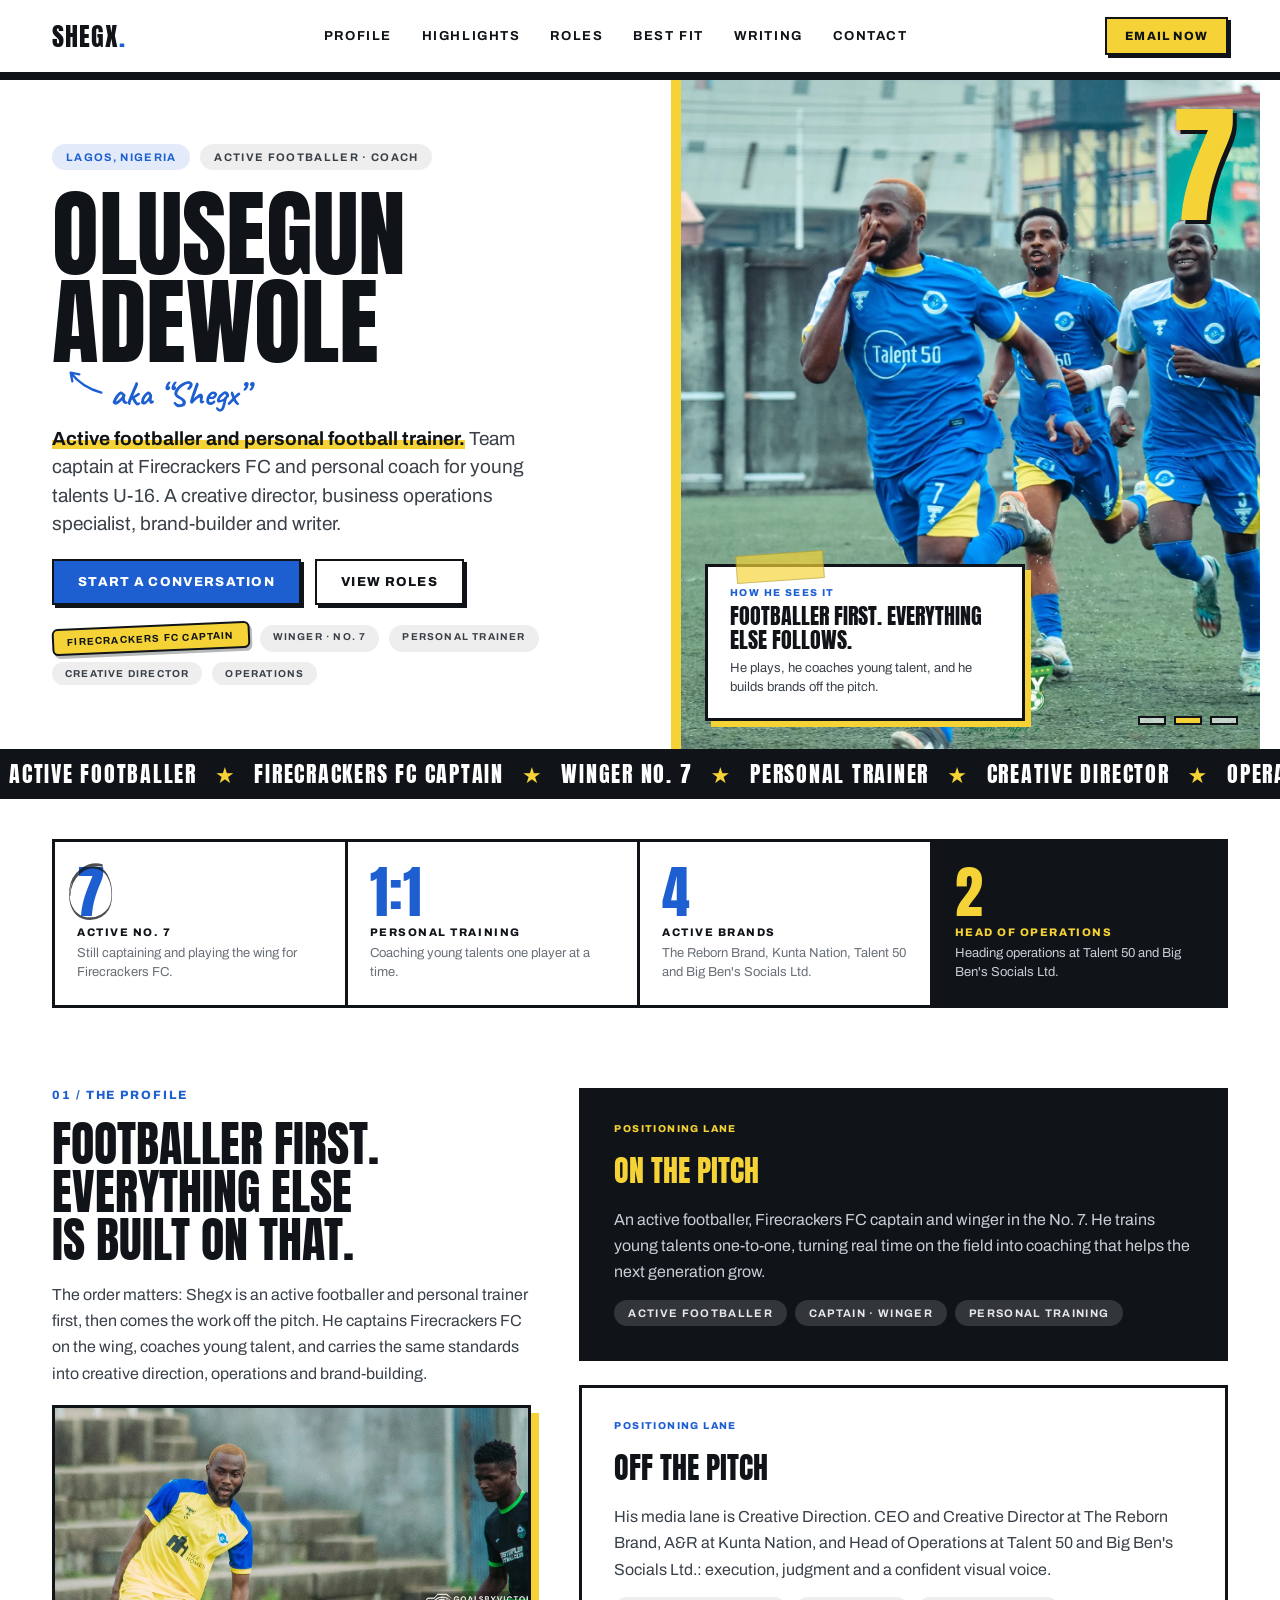
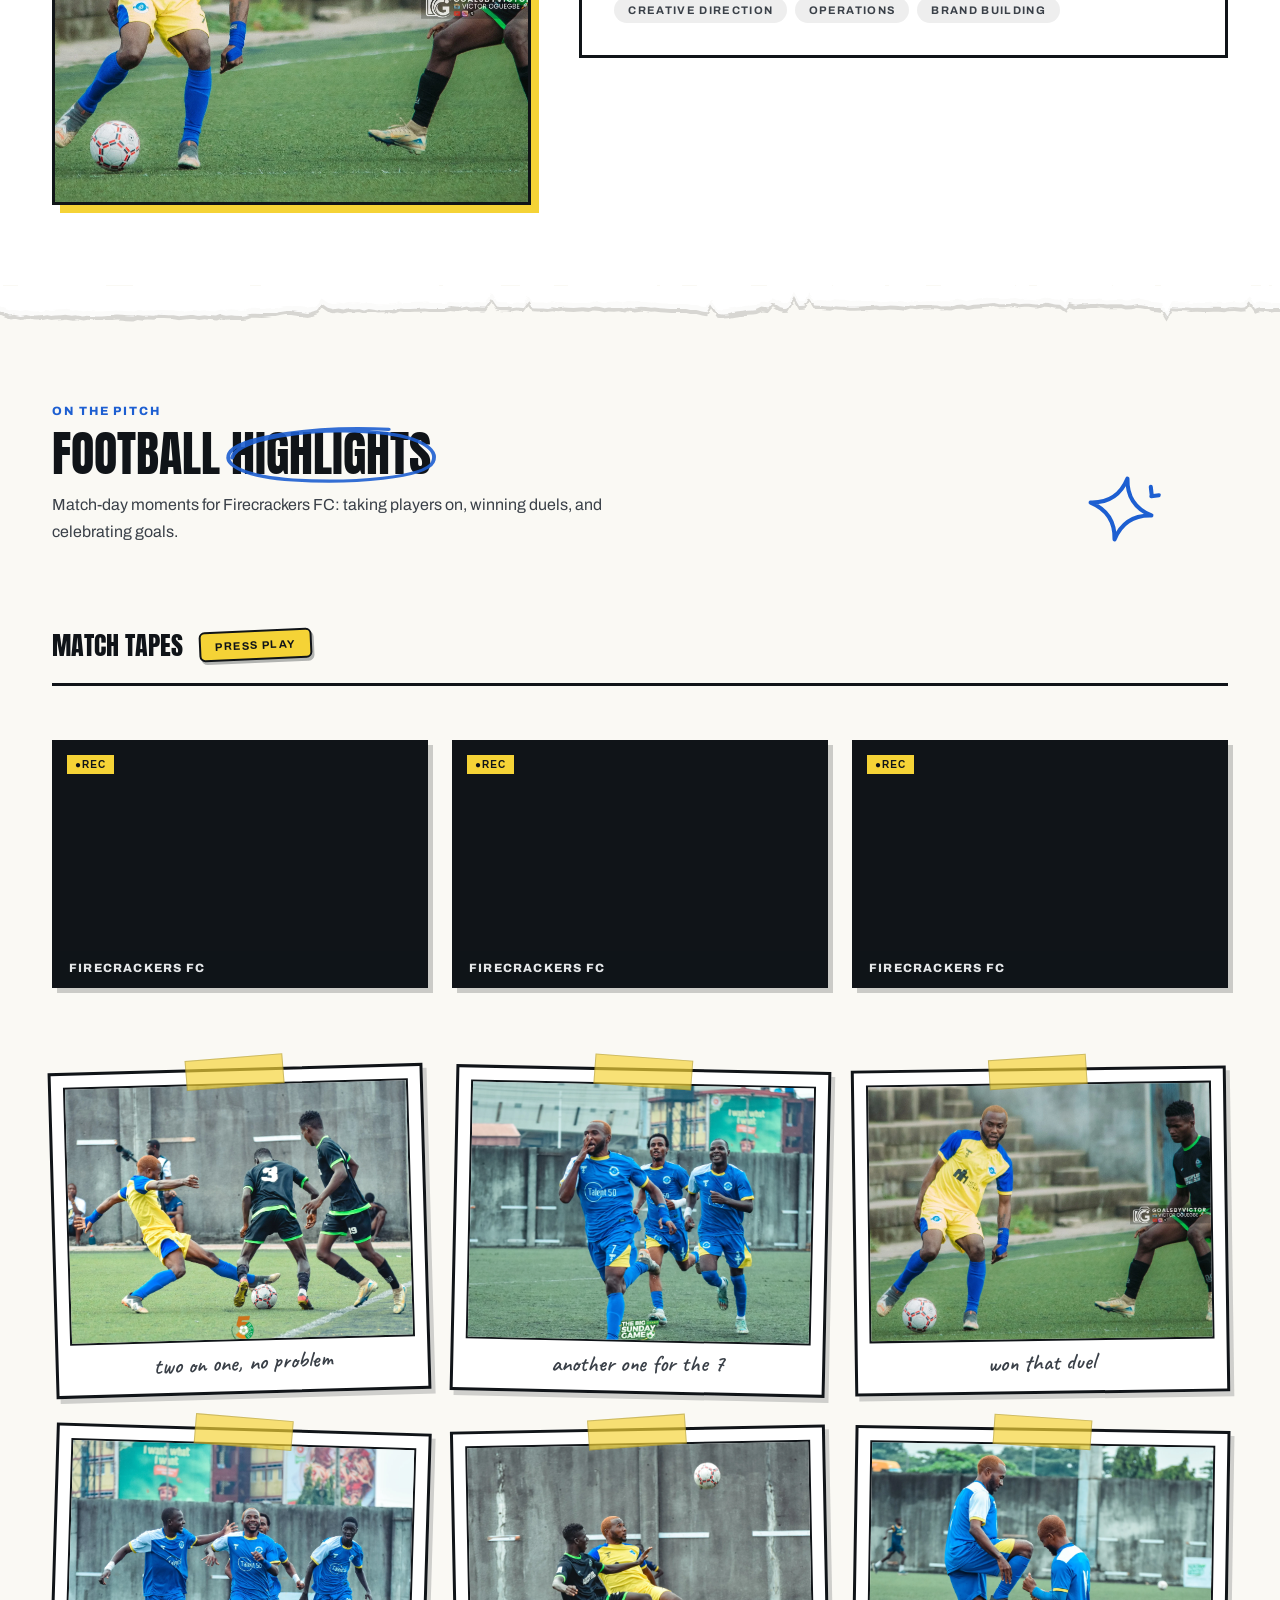
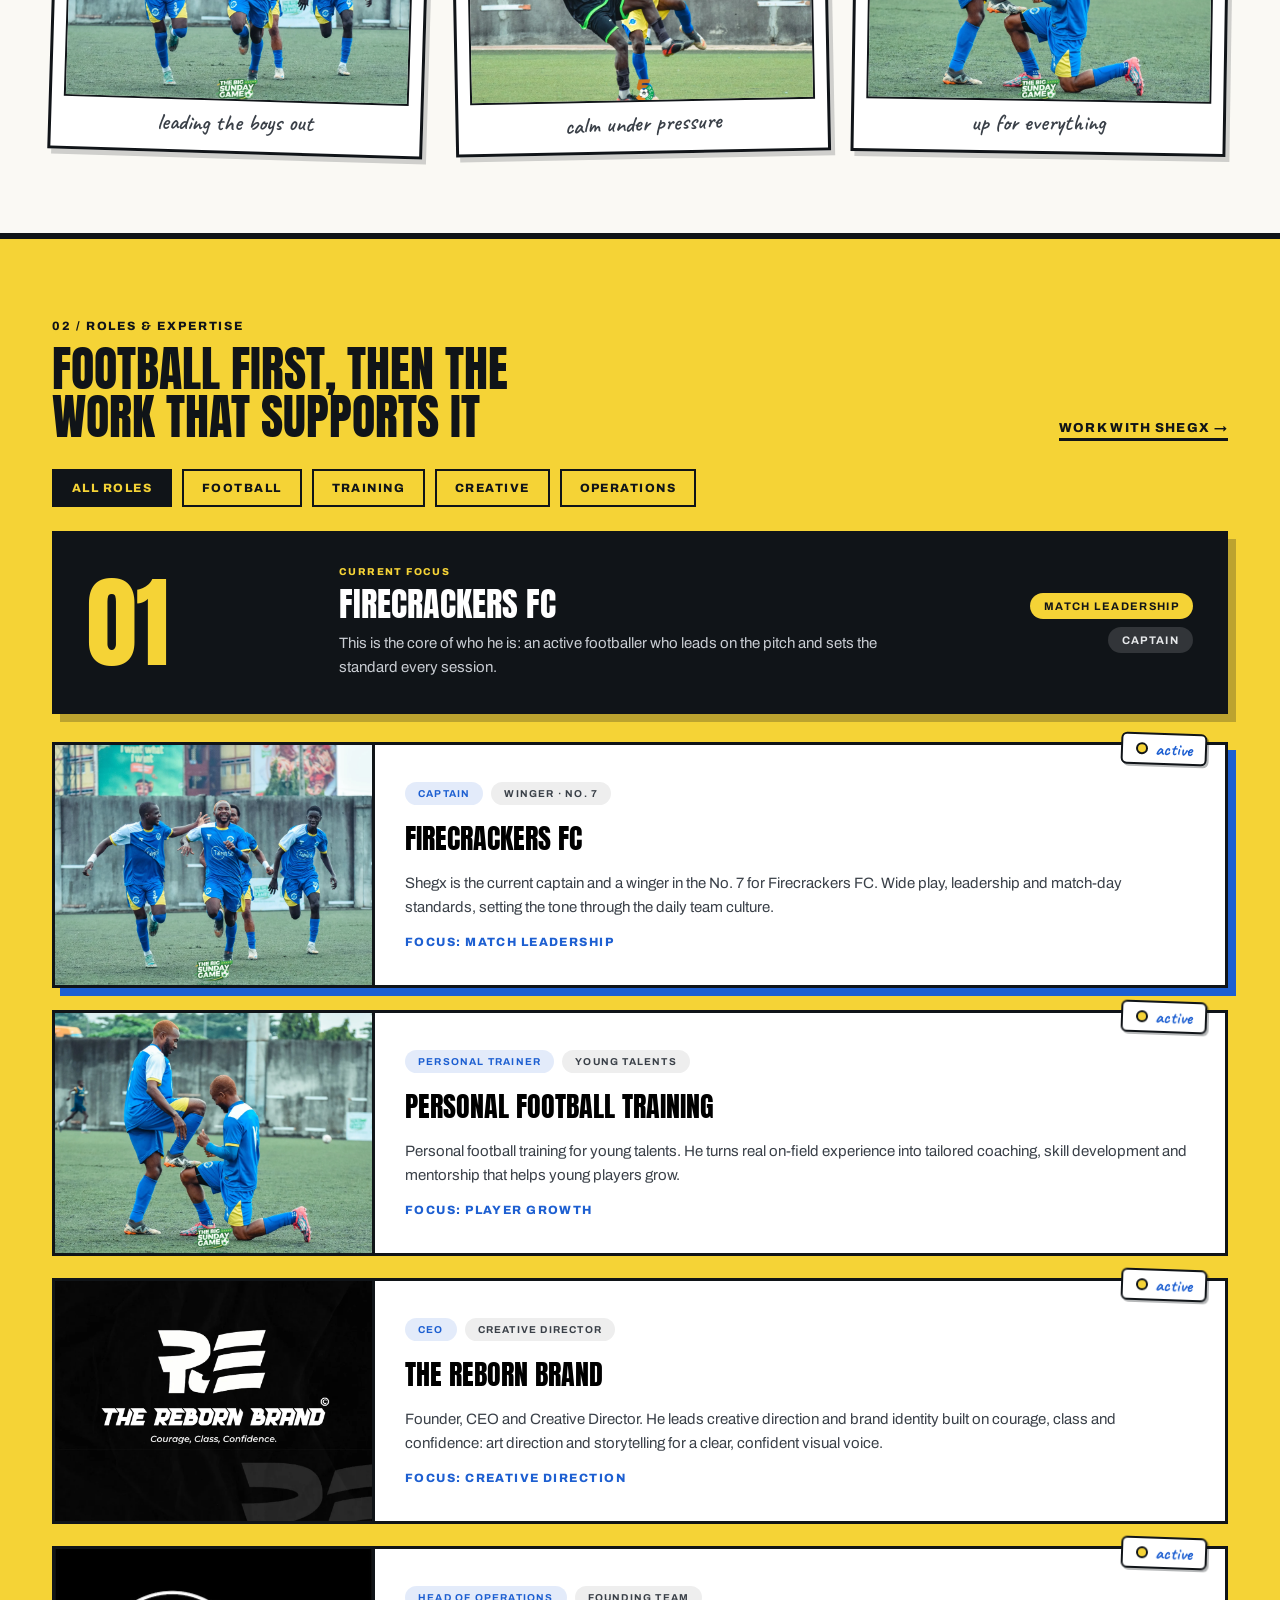
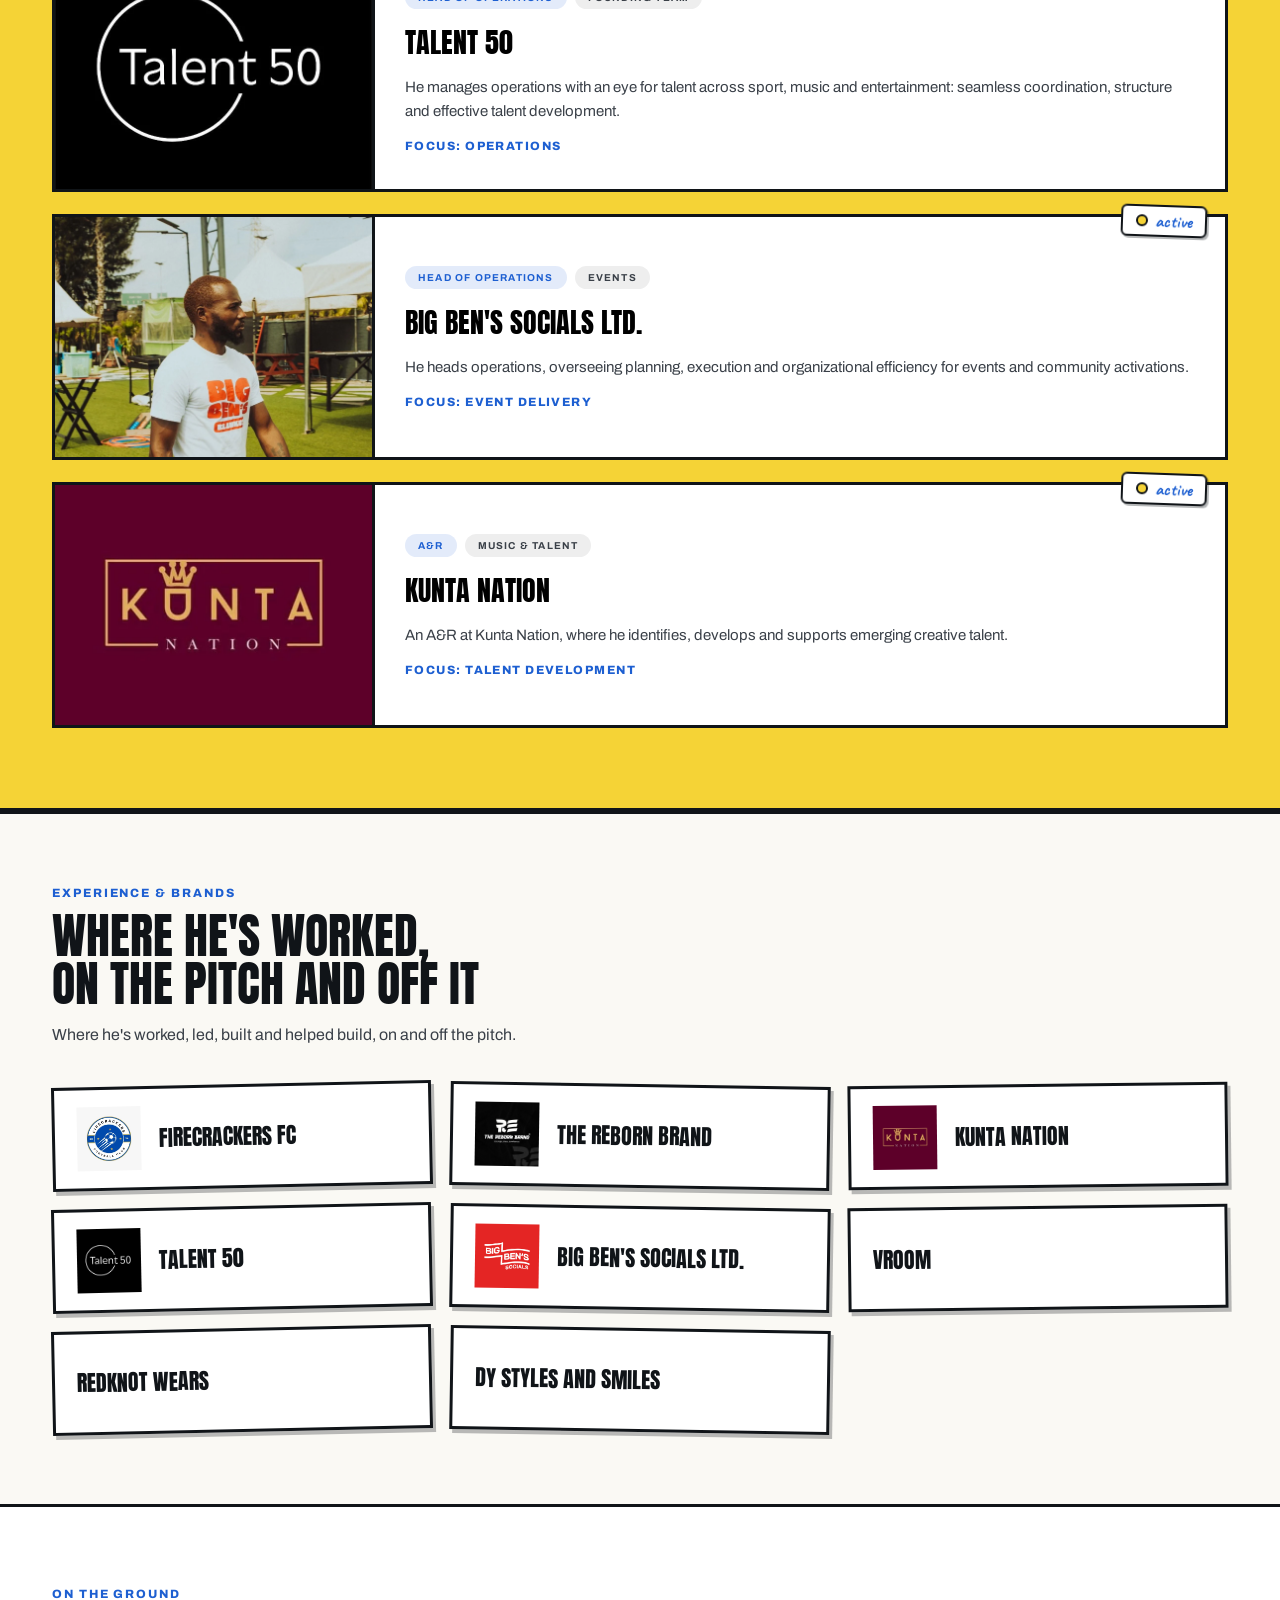
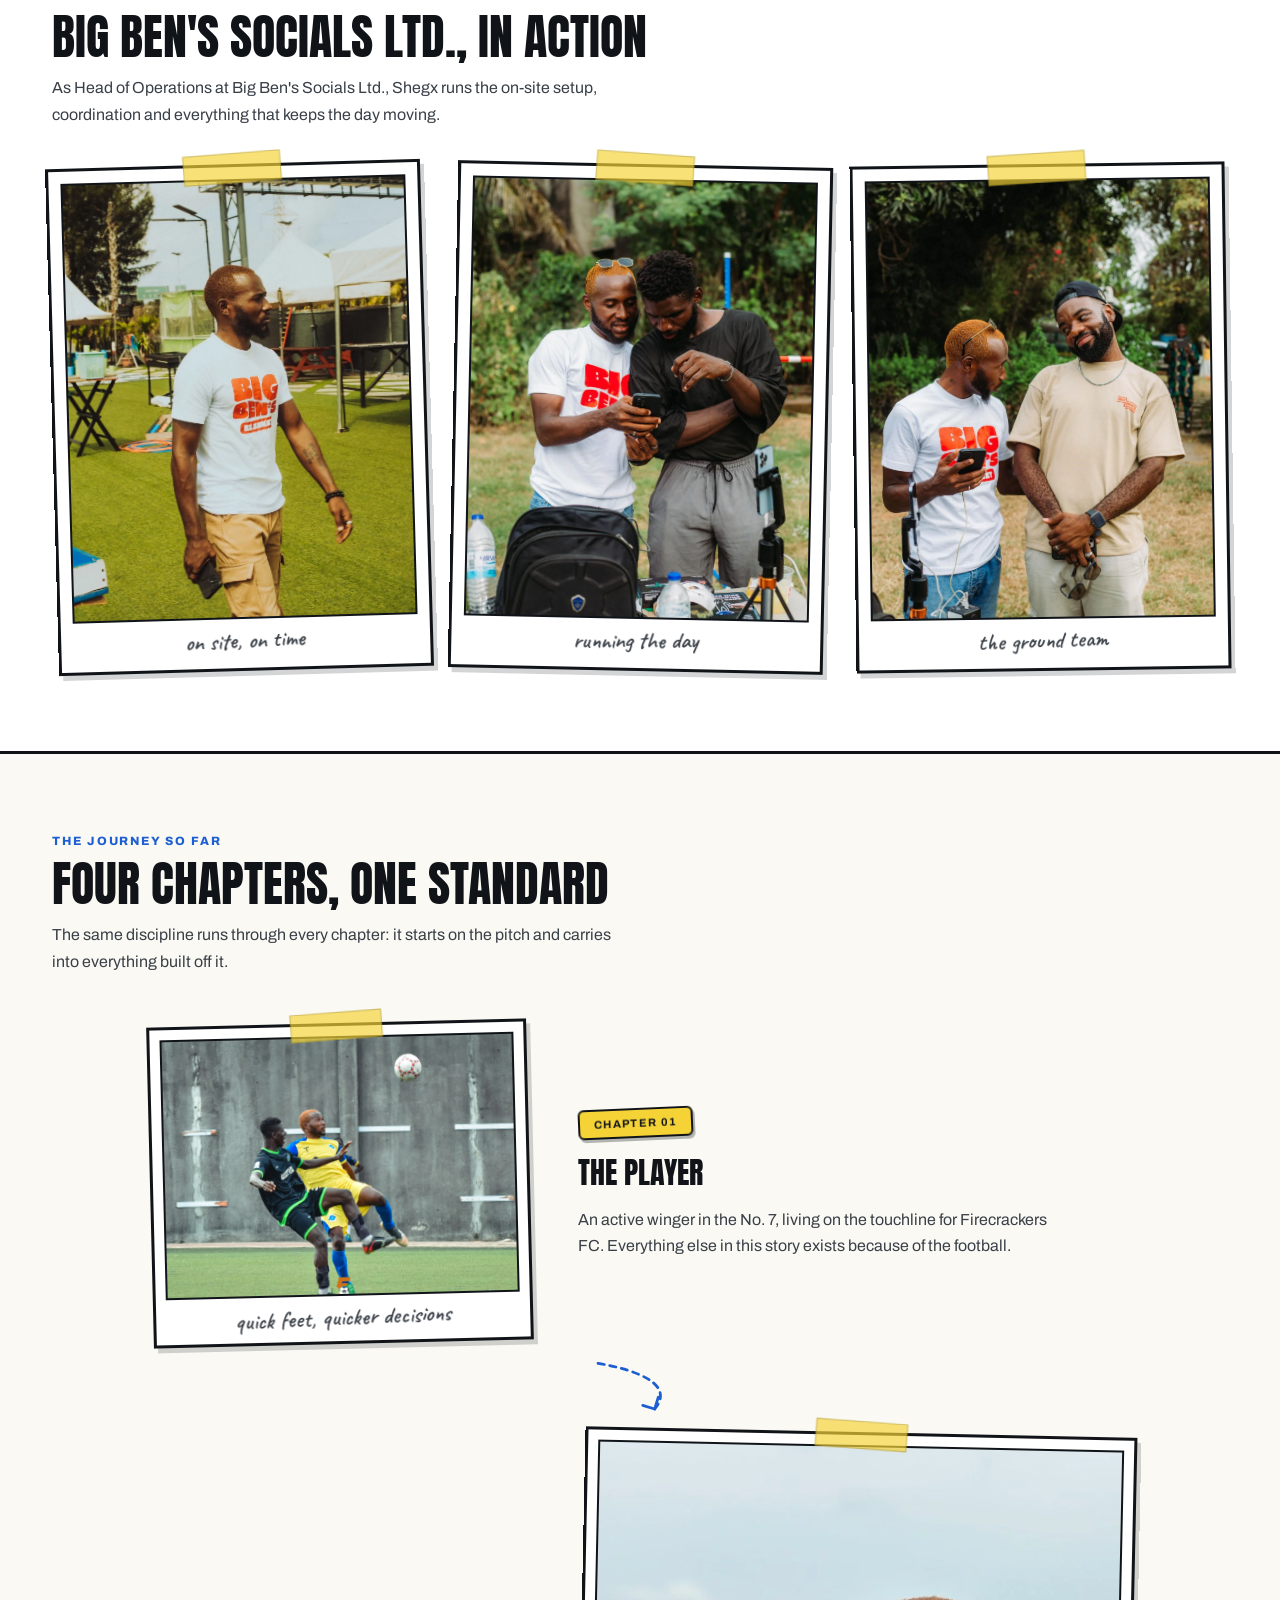
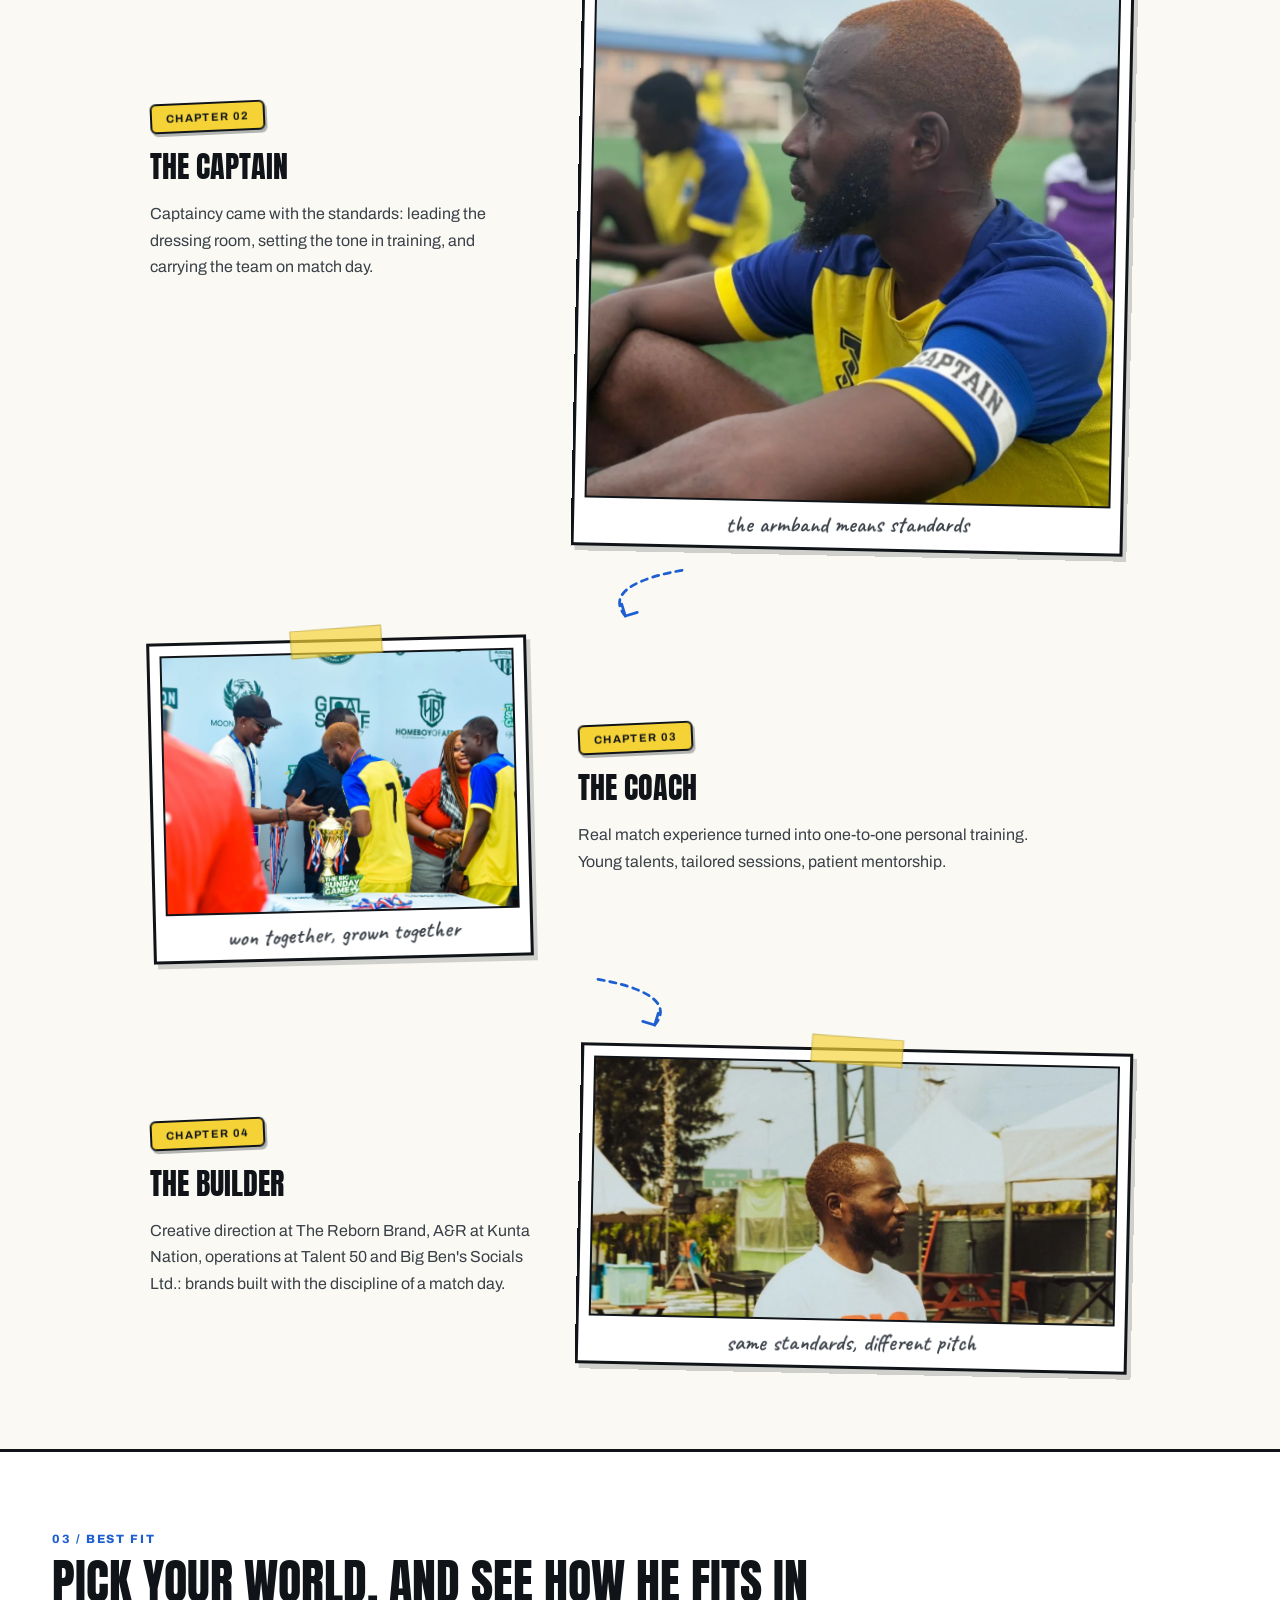
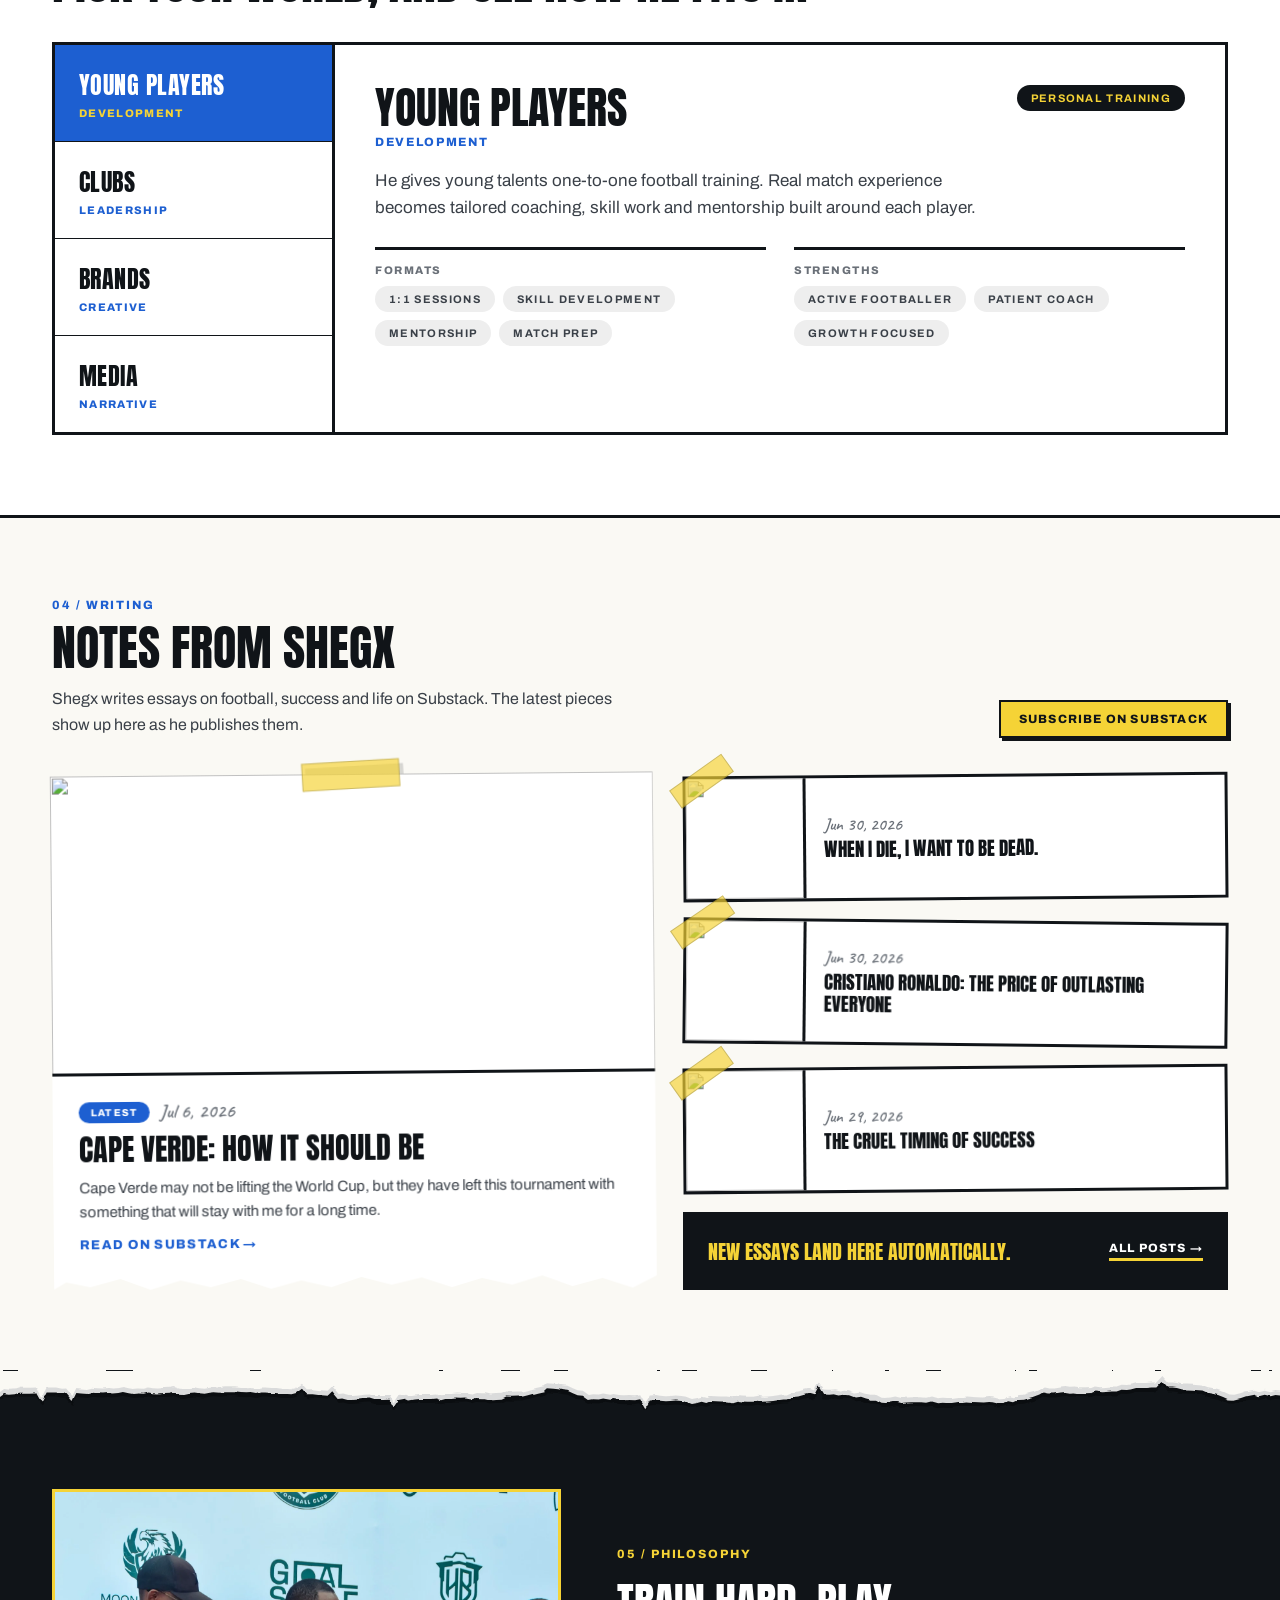
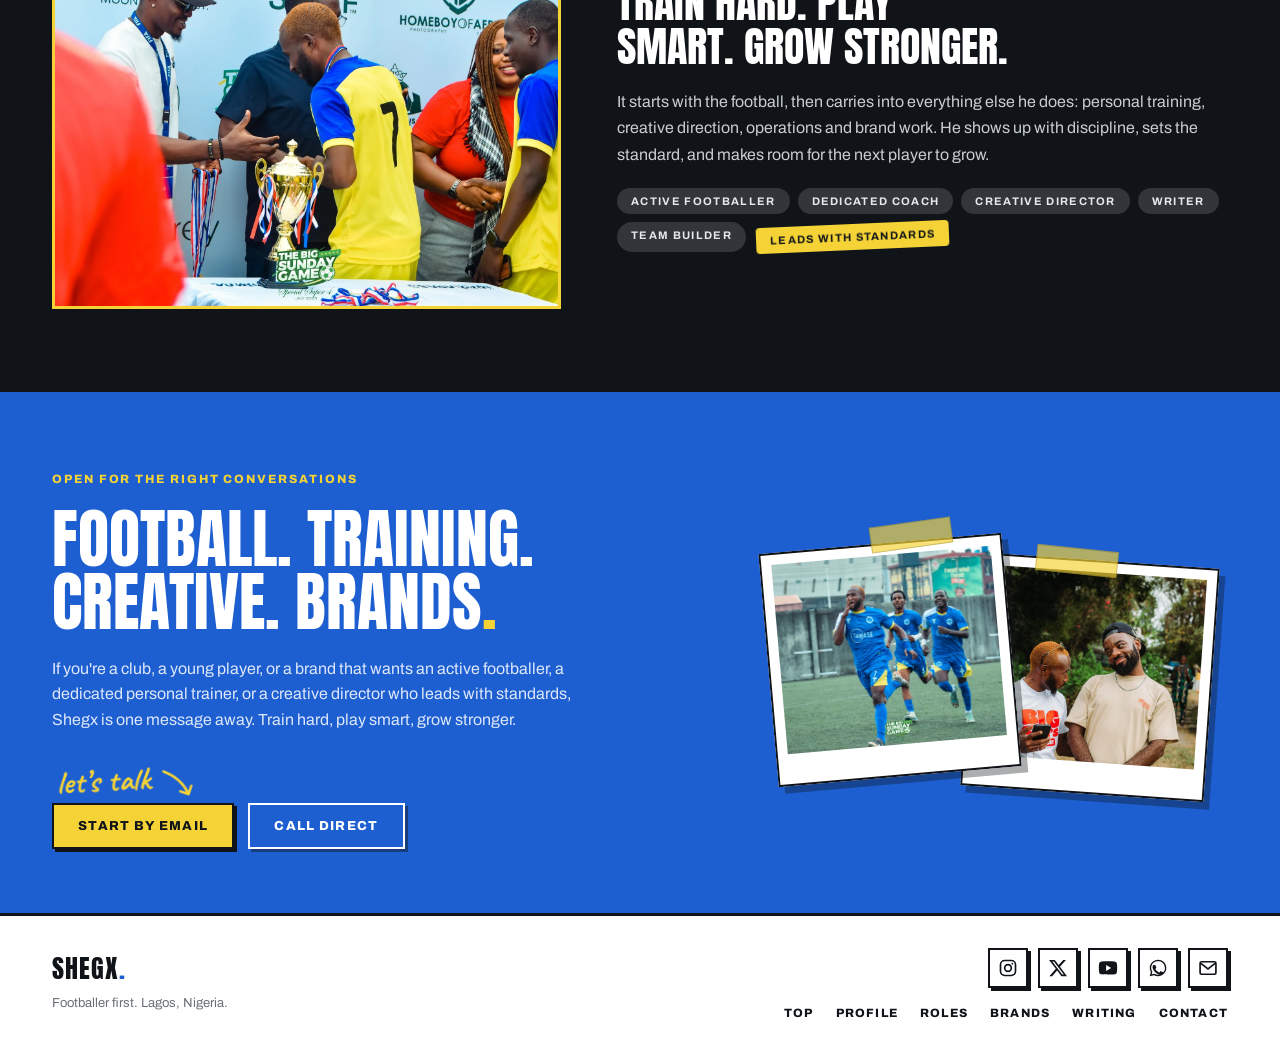
==== commit 6c225022: "Let the captain photo keep a portrait crop so the armband shows The journey-step images crop to a wi" ====
--- a/index.html
+++ b/index.html
@@ -386,8 +386,8 @@
             <path class="journey__connector-head" d="M76 58 l4 -13 M76 58 l-13 -4"/>
           </svg>
           <article class="journey-step">
-            <div class="journey-step__media">
-              <img src="assets/captain.webp" alt="Shegx wearing the captain's armband" loading="lazy" style="object-position:35% 15%">
+            <div class="journey-step__media journey-step__media--portrait">
+              <img src="assets/captain.webp" alt="Shegx wearing the captain's armband" loading="lazy" style="object-position:60% 30%">
               <span class="journey-step__caption">the armband means standards</span>
             </div>
             <div class="journey-step__copy">
--- a/css/styles.css
+++ b/css/styles.css
@@ -886,6 +886,13 @@
   border: 2px solid var(--ink);
 }
 
+/* Portrait exception: the captain photo's armband sits low in the frame, so a
+   wide 260px crop can never show it. Let this one keep a taller 4/5 crop. */
+.journey-step__media--portrait img {
+  height: auto;
+  aspect-ratio: 4 / 5;
+}
+
 .journey-step__copy { display: flex; flex-direction: column; gap: 12px; align-items: flex-start; }
 
 .journey-step__title {
@@ -930,19 +937,21 @@
 /* ---------- Match tapes ---------- */
 .tapes {
   position: relative;
-  margin-bottom: 56px;
-  background: #fff;
-  border: var(--border);
-  padding: 26px 28px 14px;
-  box-shadow: 6px 6px 0 rgba(16, 20, 24, .15);
+  margin-top: 80px;
+  margin-bottom: 80px;
+  background: none;
+  border: none;
+  padding: 0;
+  box-shadow: none;
 }
 
 .tapes__head {
   display: flex;
   align-items: center;
   gap: 16px;
-  padding-bottom: 14px;
+  padding-bottom: 18px;
   border-bottom: var(--border);
+  margin-bottom: 32px;
 }
 
 .tapes__title {
@@ -956,94 +965,107 @@
 .tapes__list {
   display: grid;
   grid-template-columns: 1fr;
-  gap: 28px 26px;
+  gap: 32px;
   padding-top: 22px;
 }
 @media (min-width: 600px) {
   .tapes__list {
     grid-template-columns: repeat(3, 1fr);
+    gap: 32px 24px;
   }
 }
 
-/* Taped polaroid treatment, matching .gallery__item so tapes and photos read as one collage. */
+/* Viewfinder/screen-bezel treatment: thick ink frame, REC badge, caption as a film-strip bar. */
 .tape-card {
   position: relative;
   display: block;
   width: 100%;
-  padding: 12px 12px 16px;
+  padding: 0;
   border: var(--border);
-  background: #fff;
+  background: var(--ink);
   cursor: pointer;
-  overflow: visible;
   text-align: left;
-  box-shadow: 4px 5px 0 rgba(16, 20, 24, .18);
-  transform: rotate(var(--tilt, 0deg));
-  transition: transform .25s ease, box-shadow .25s ease;
-}
-.tape-card:nth-child(3n+1) { --tilt: -1.4deg; }
-.tape-card:nth-child(3n+2) { --tilt: 1.1deg; }
-.tape-card:nth-child(3n+3) { --tilt: -.7deg; }
+  text-decoration: none;
+  box-shadow: 5px 5px 0 rgba(16, 20, 24, .2);
+  transition: transform .2s ease, box-shadow .2s ease;
+}
 .tape-card:hover {
-  transform: rotate(0deg) translate(-3px, -3px);
+  transform: translate(-3px, -3px);
   box-shadow: 8px 8px 0 var(--yellow);
   z-index: 3;
 }
-.tape-card:focus-visible { outline: 3px solid var(--blue); outline-offset: 3px; }
+.tape-card:focus-visible { outline: 3px solid var(--blue); outline-offset: 4px; }
 
 .tape-card::before {
-  content: "";
-  position: absolute;
-  top: -14px;
-  left: 50%;
-  width: 96px;
-  height: 28px;
-  background: var(--tape);
-  border: 1px solid var(--tape-edge);
-  transform: translateX(-50%) rotate(var(--tape-tilt, -3deg));
-  z-index: 2;
-}
-.tape-card:nth-child(even)::before { --tape-tilt: 3deg; }
-
-.tape-card::after {
-  content: "▶ Play";
-  position: absolute;
-  right: 22px;
-  bottom: 60px;
-  font-size: 11px;
+  content: "\25cf REC";
+  position: absolute;
+  top: 10px;
+  left: 10px;
+  font-size: 10px;
   font-weight: 800;
-  letter-spacing: .12em;
-  text-transform: uppercase;
+  letter-spacing: .1em;
   color: var(--ink);
   background: var(--yellow);
   border: 2px solid var(--ink);
-  padding: 6px 12px;
+  padding: 4px 8px;
+  z-index: 2;
+}
+
+.tape-card::after {
+  content: "▶ Play";
+  position: absolute;
+  top: 50%;
+  left: 50%;
+  transform: translate(-50%, -50%) scale(0.9);
+  font-size: 13px;
+  font-weight: 800;
+  letter-spacing: .12em;
+  text-transform: uppercase;
+  color: var(--ink);
+  background: var(--yellow);
+  border: 2px solid var(--ink);
+  padding: 10px 16px;
   opacity: 0;
-  transform: translateY(6px);
   transition: opacity .2s ease, transform .2s ease;
   pointer-events: none;
+  z-index: 10;
 }
 .tape-card:hover::after,
-.tape-card:focus-visible::after { opacity: 1; transform: translateY(0); }
+.tape-card:focus-visible::after {
+  opacity: 1;
+  transform: translate(-50%, -50%) scale(1);
+}
 
 .tape-card__video {
   width: 100%;
-  height: 220px;
+  aspect-ratio: 16 / 9;
   object-fit: cover;
   display: block;
-  border: 2px solid var(--ink);
-  background: var(--ink);
-}
-
-.tape-card__caption {
+  pointer-events: none;
+  position: relative;
+  z-index: 1;
+}
+
+.tape-card__info {
+  display: none;
+}
+
+.tape-card__title {
   display: block;
-  margin-top: 10px;
-  font-family: var(--font-script);
-  font-size: 21px;
-  font-weight: 600;
-  line-height: 1;
-  color: var(--ink-soft);
-  text-align: center;
-  transform: rotate(-1.2deg);
+  padding: 10px 14px;
+  font-family: var(--font-body);
+  font-size: 12px;
+  font-weight: 800;
+  letter-spacing: .1em;
+  text-transform: uppercase;
+  color: var(--on-dark-strong);
+  background: rgba(16, 20, 24, .55);
+  position: relative;
+  z-index: 2;
+}
+
+.tape-card__detail {
+  display: none;
 }
 
 /* ---------- Best fit ---------- */
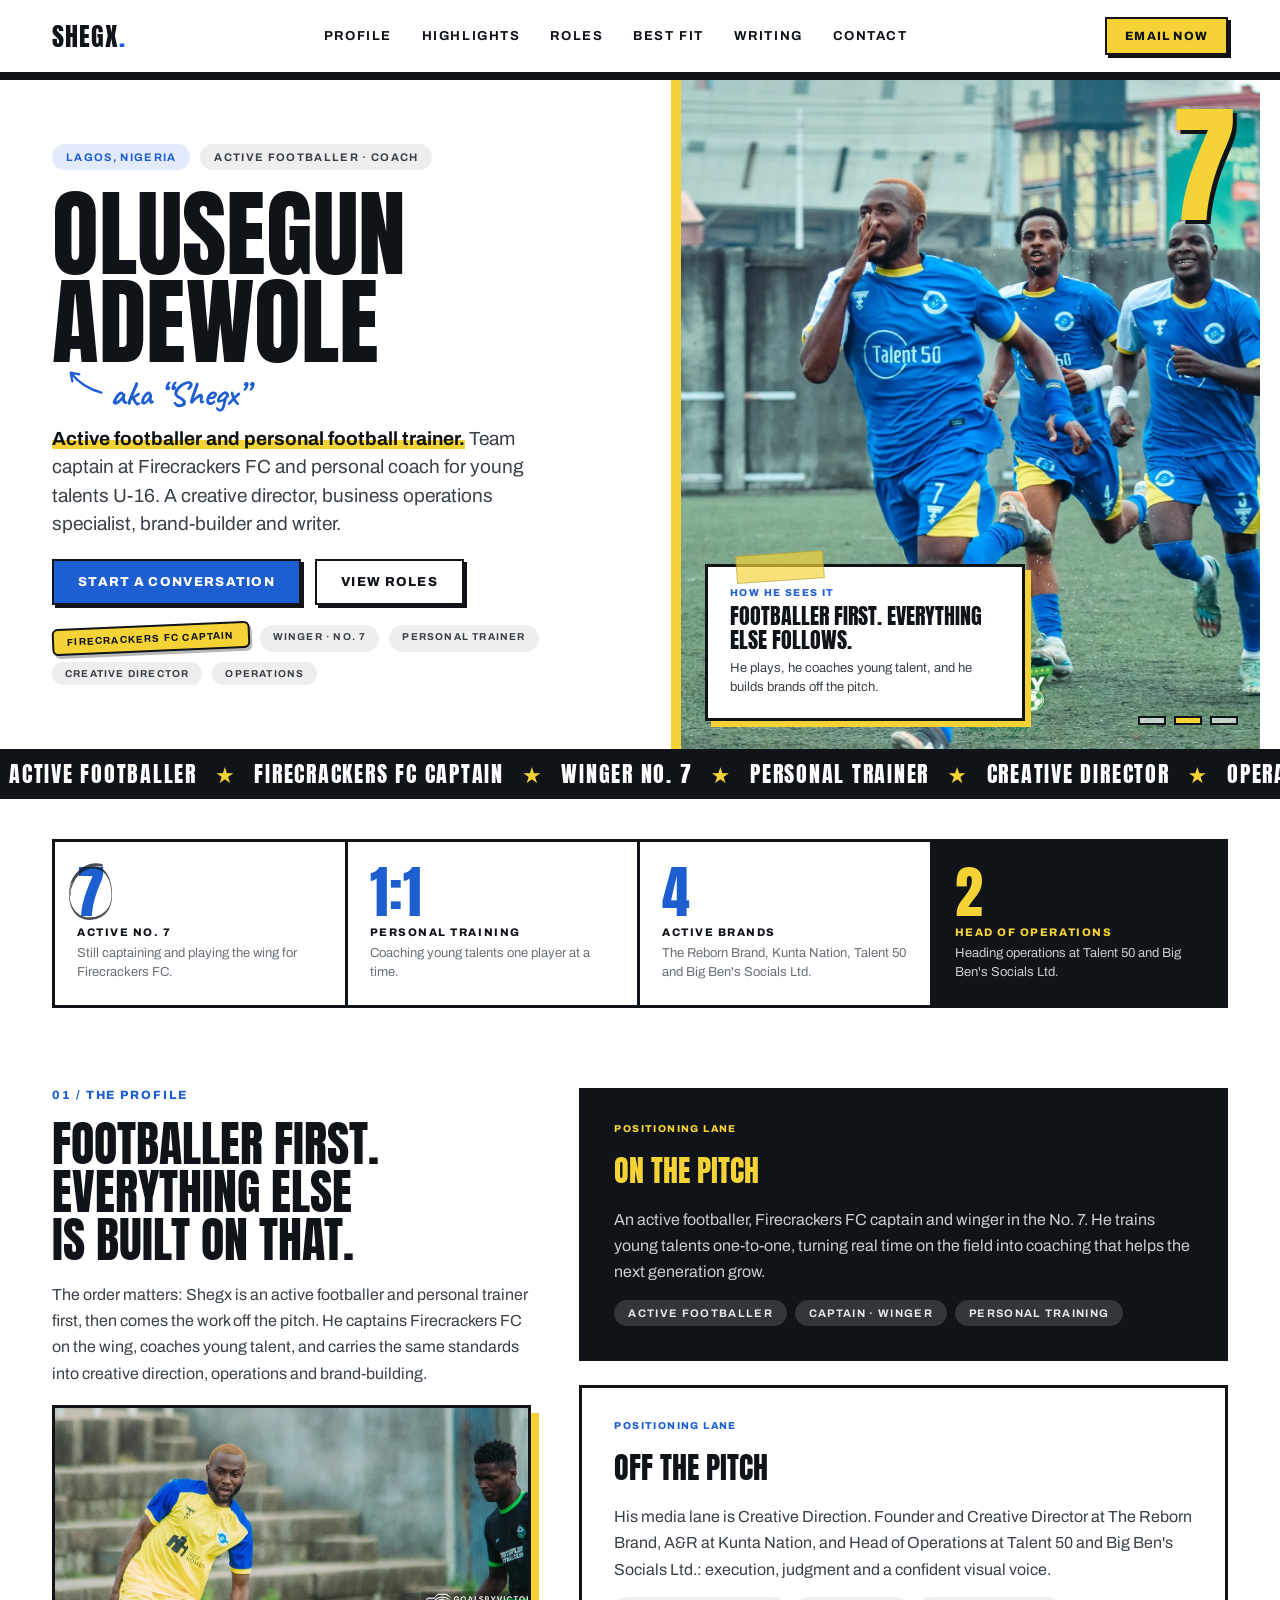
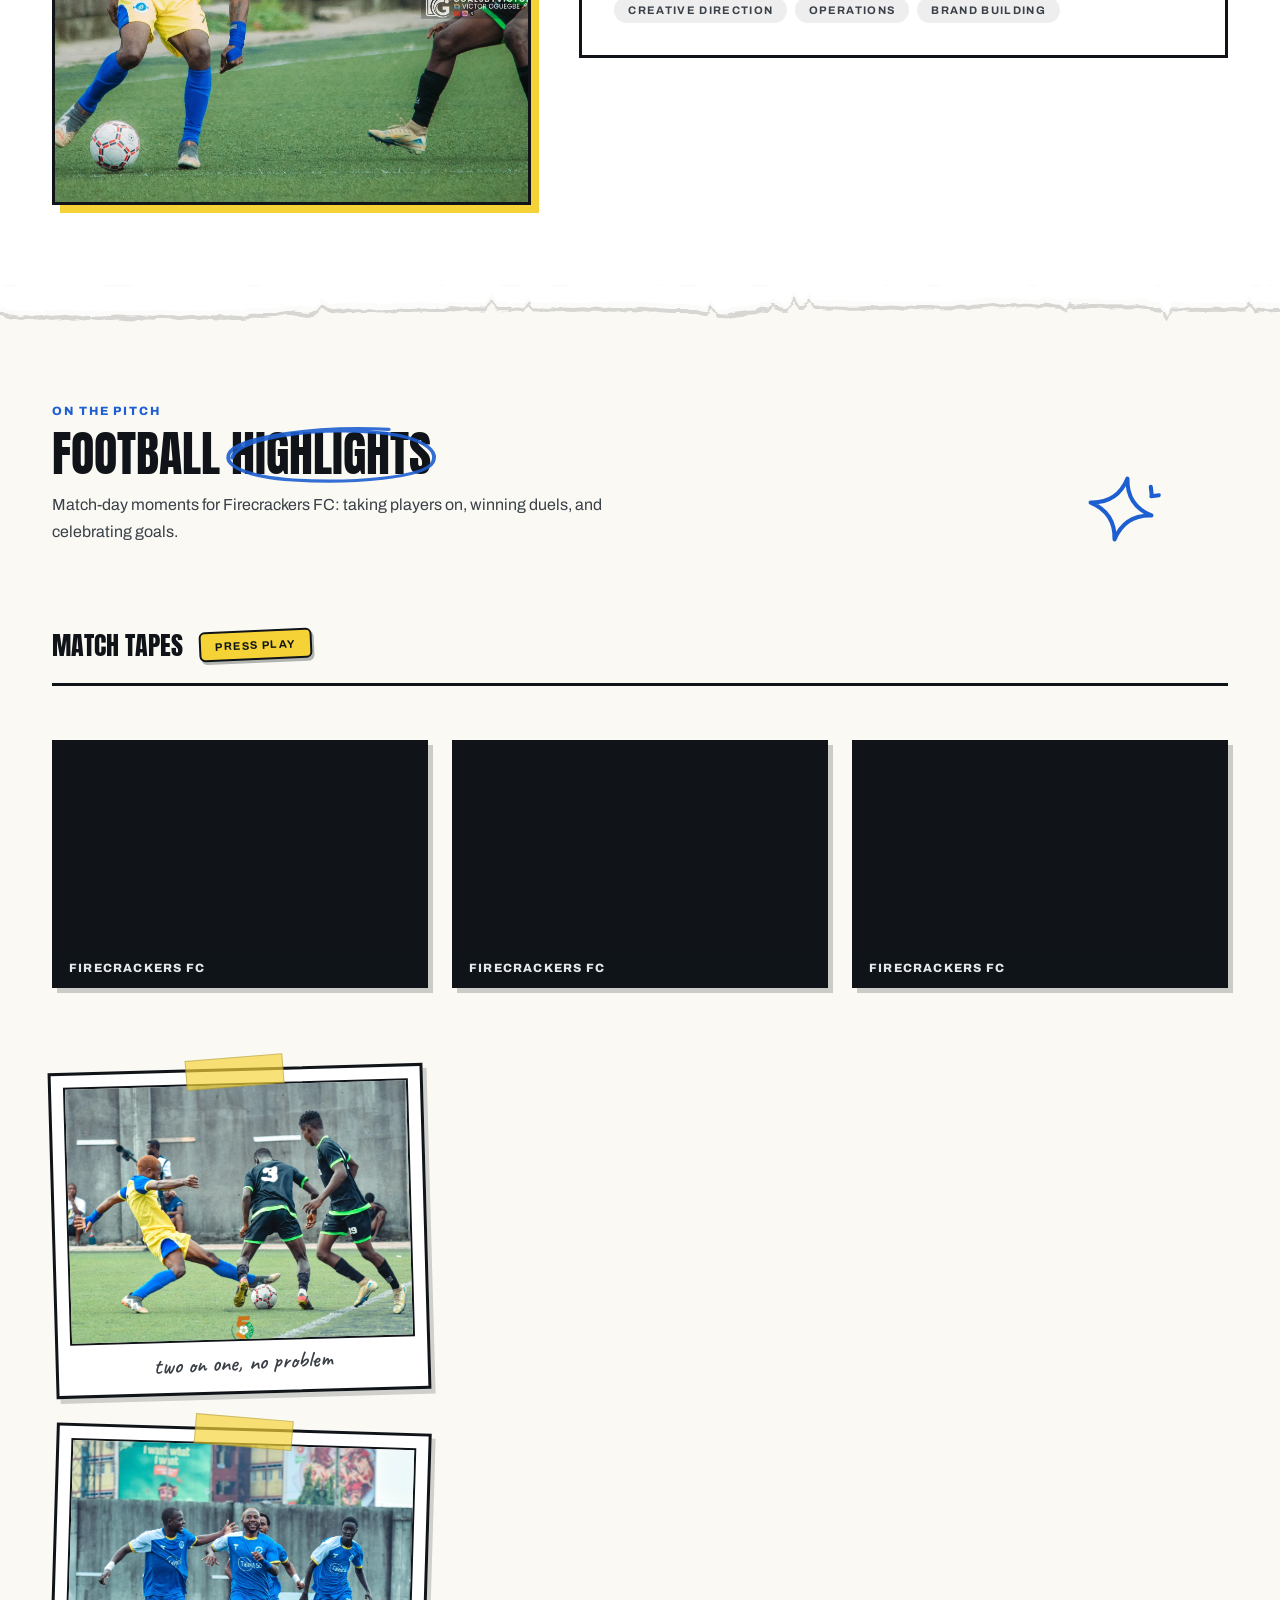
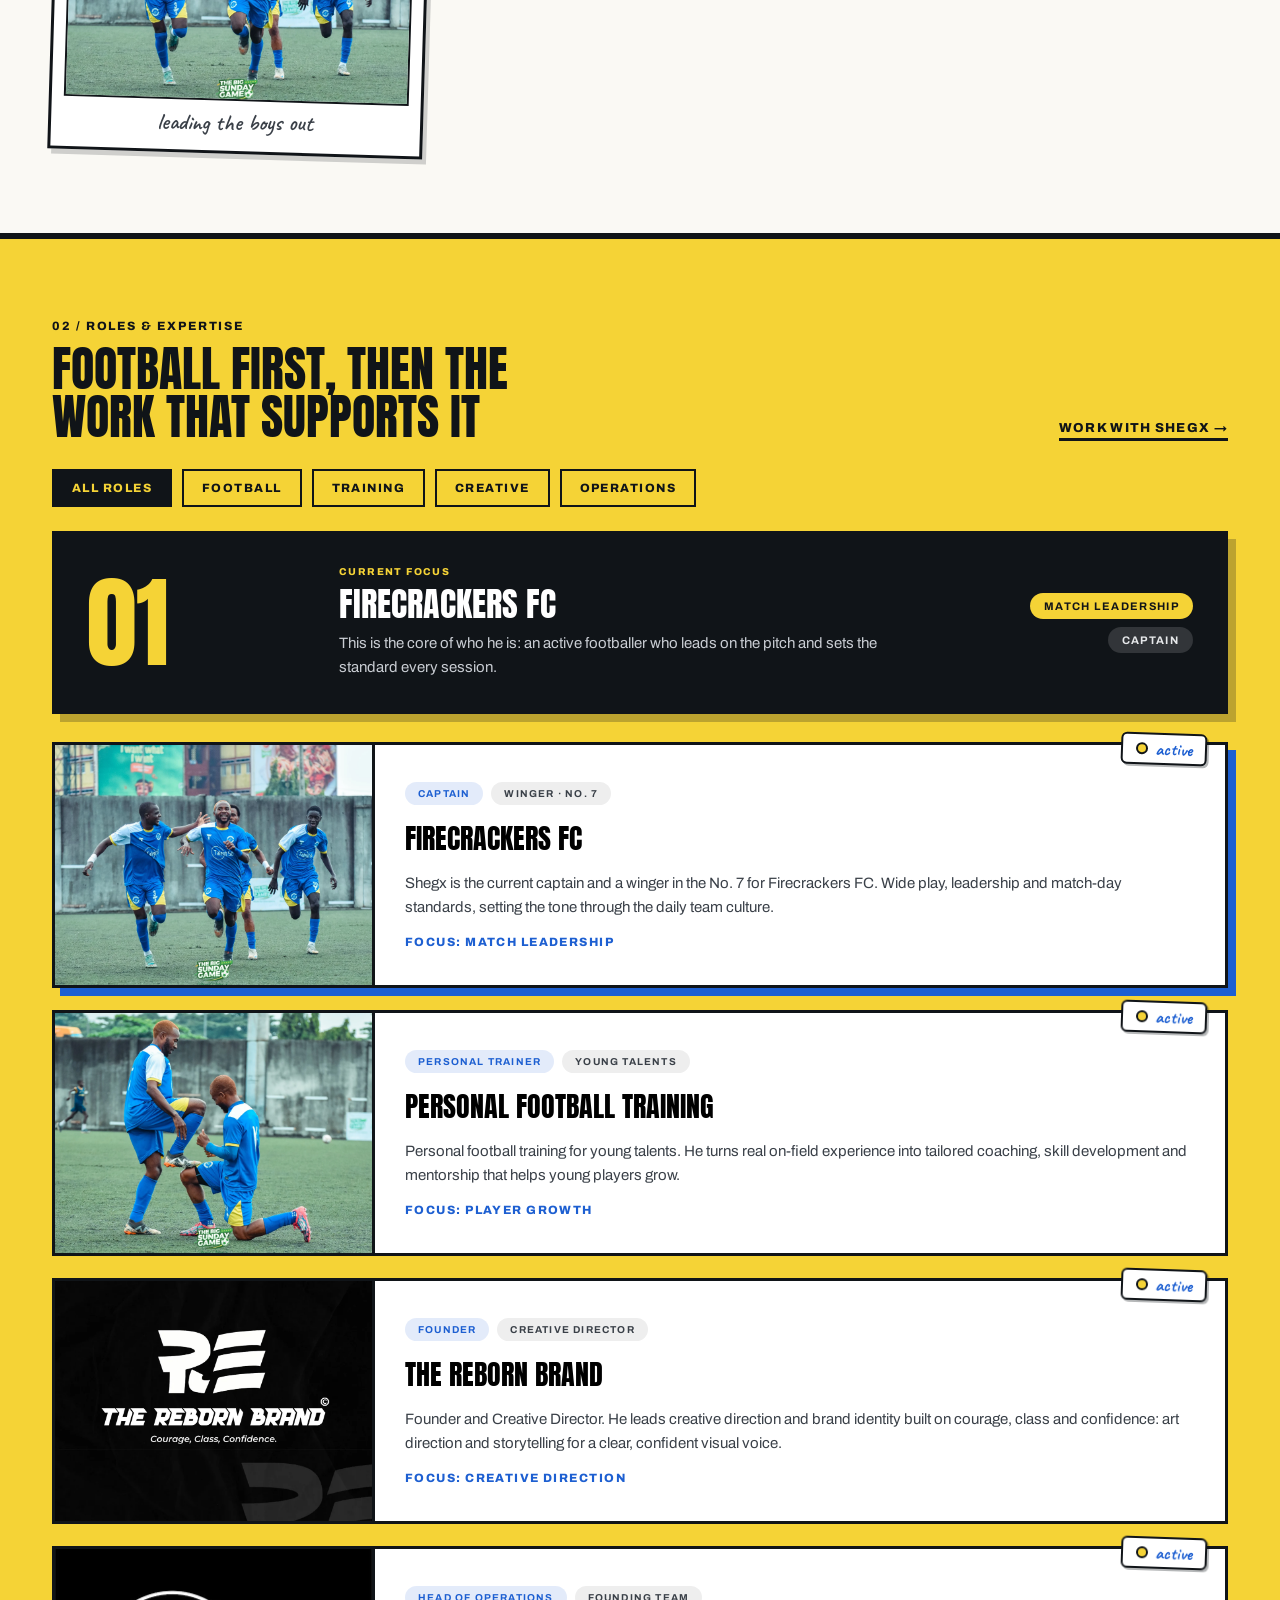
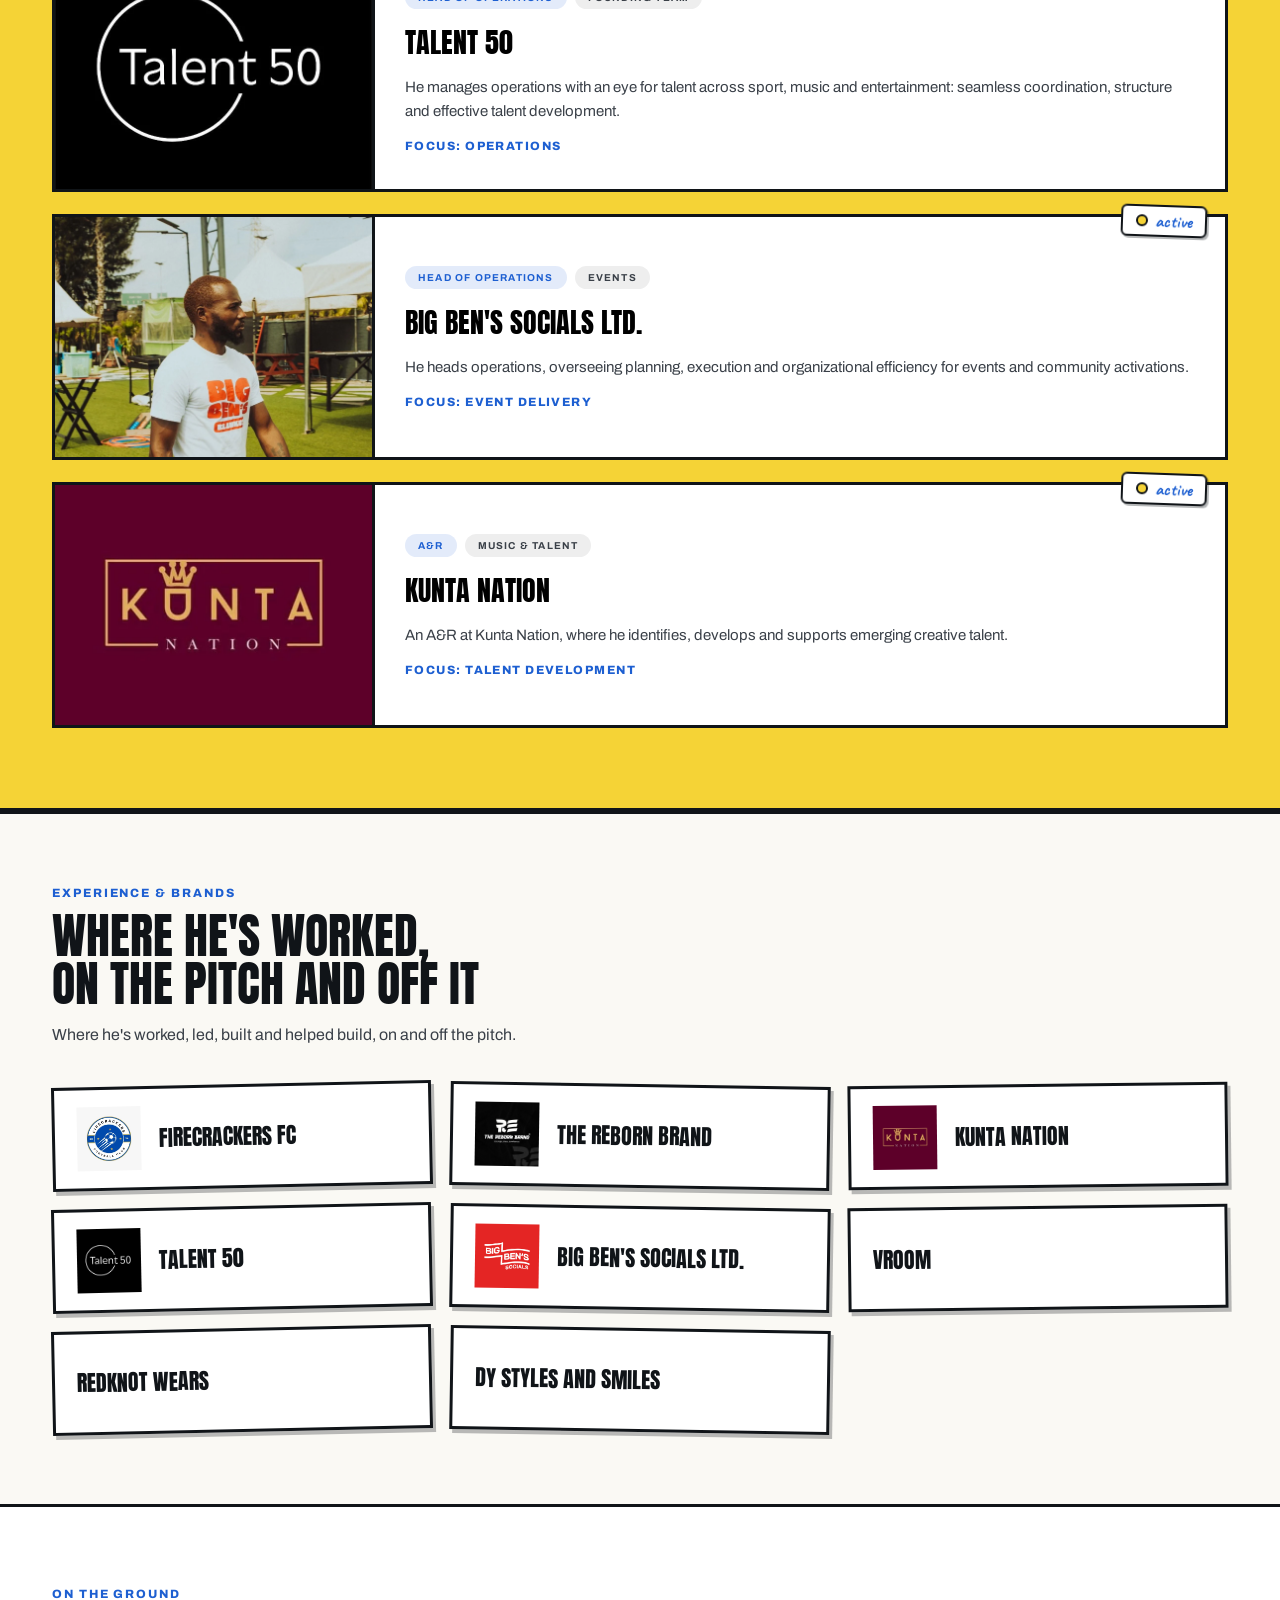
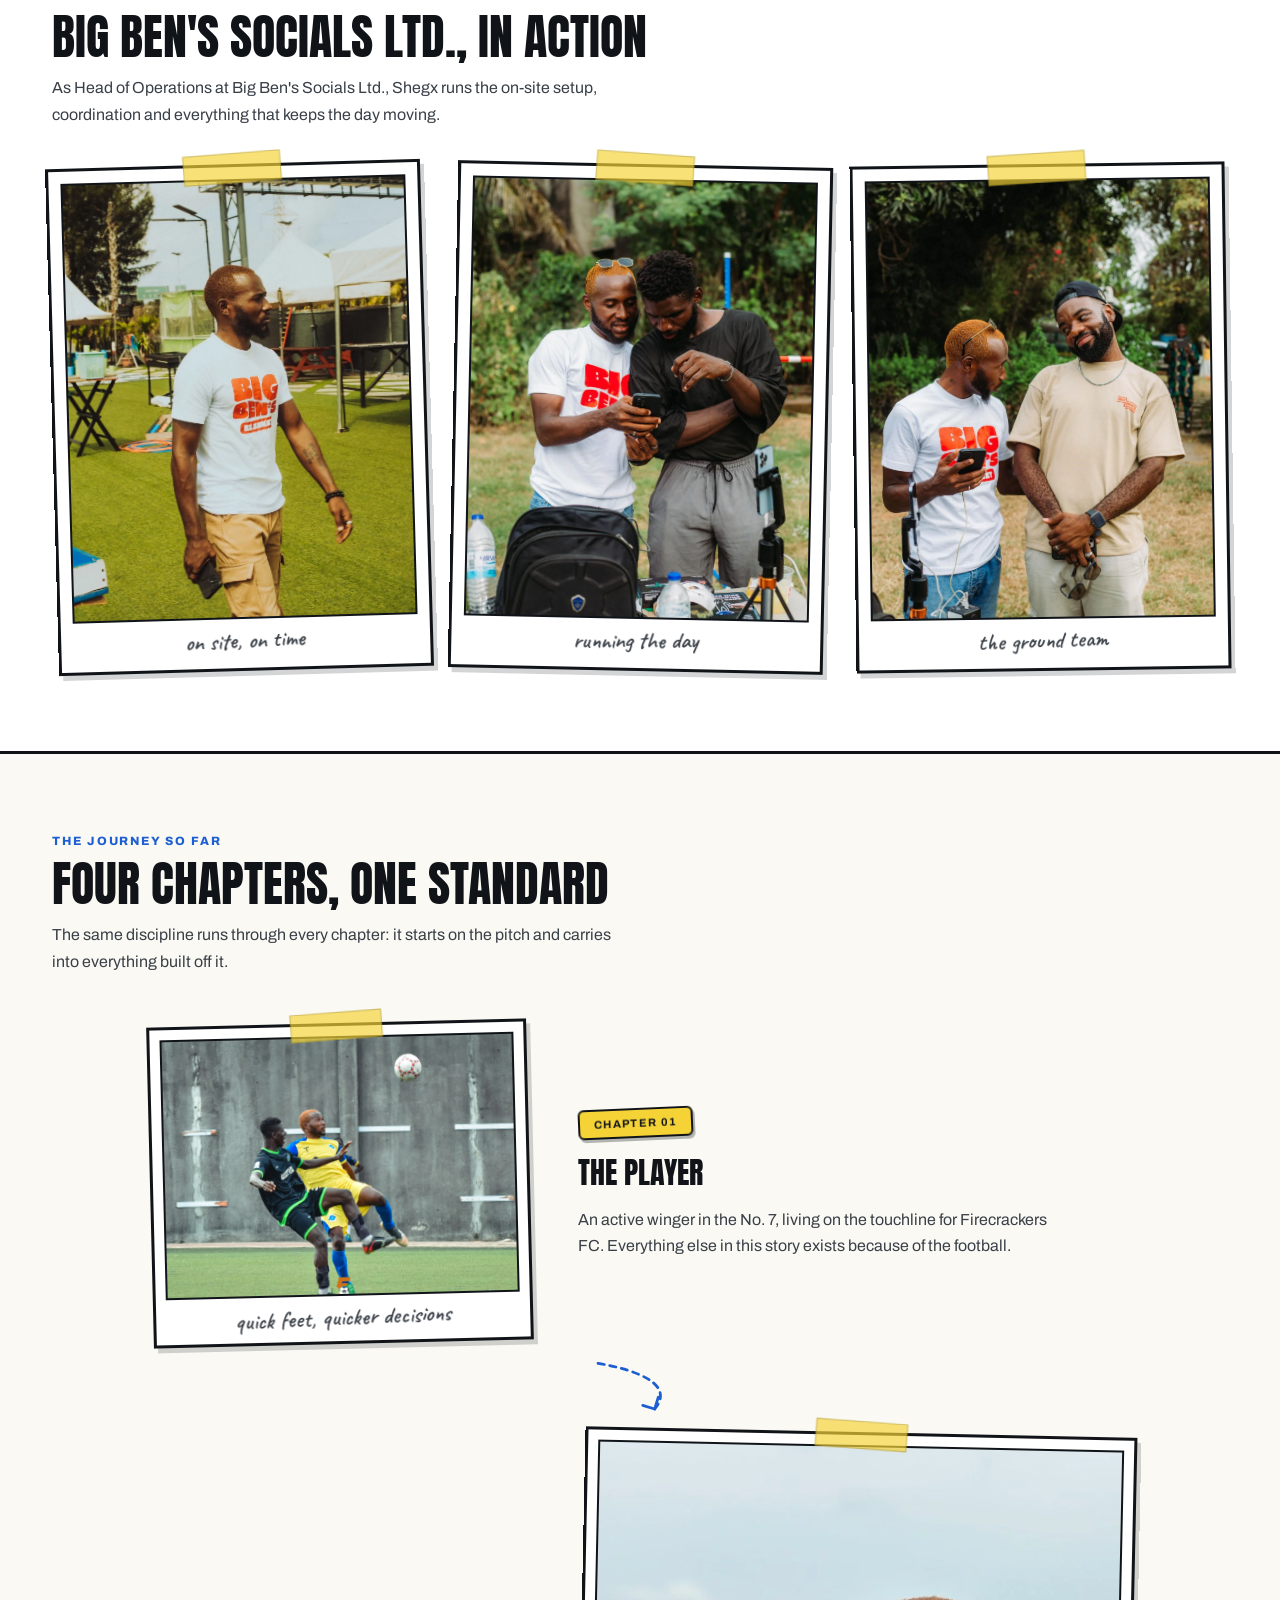
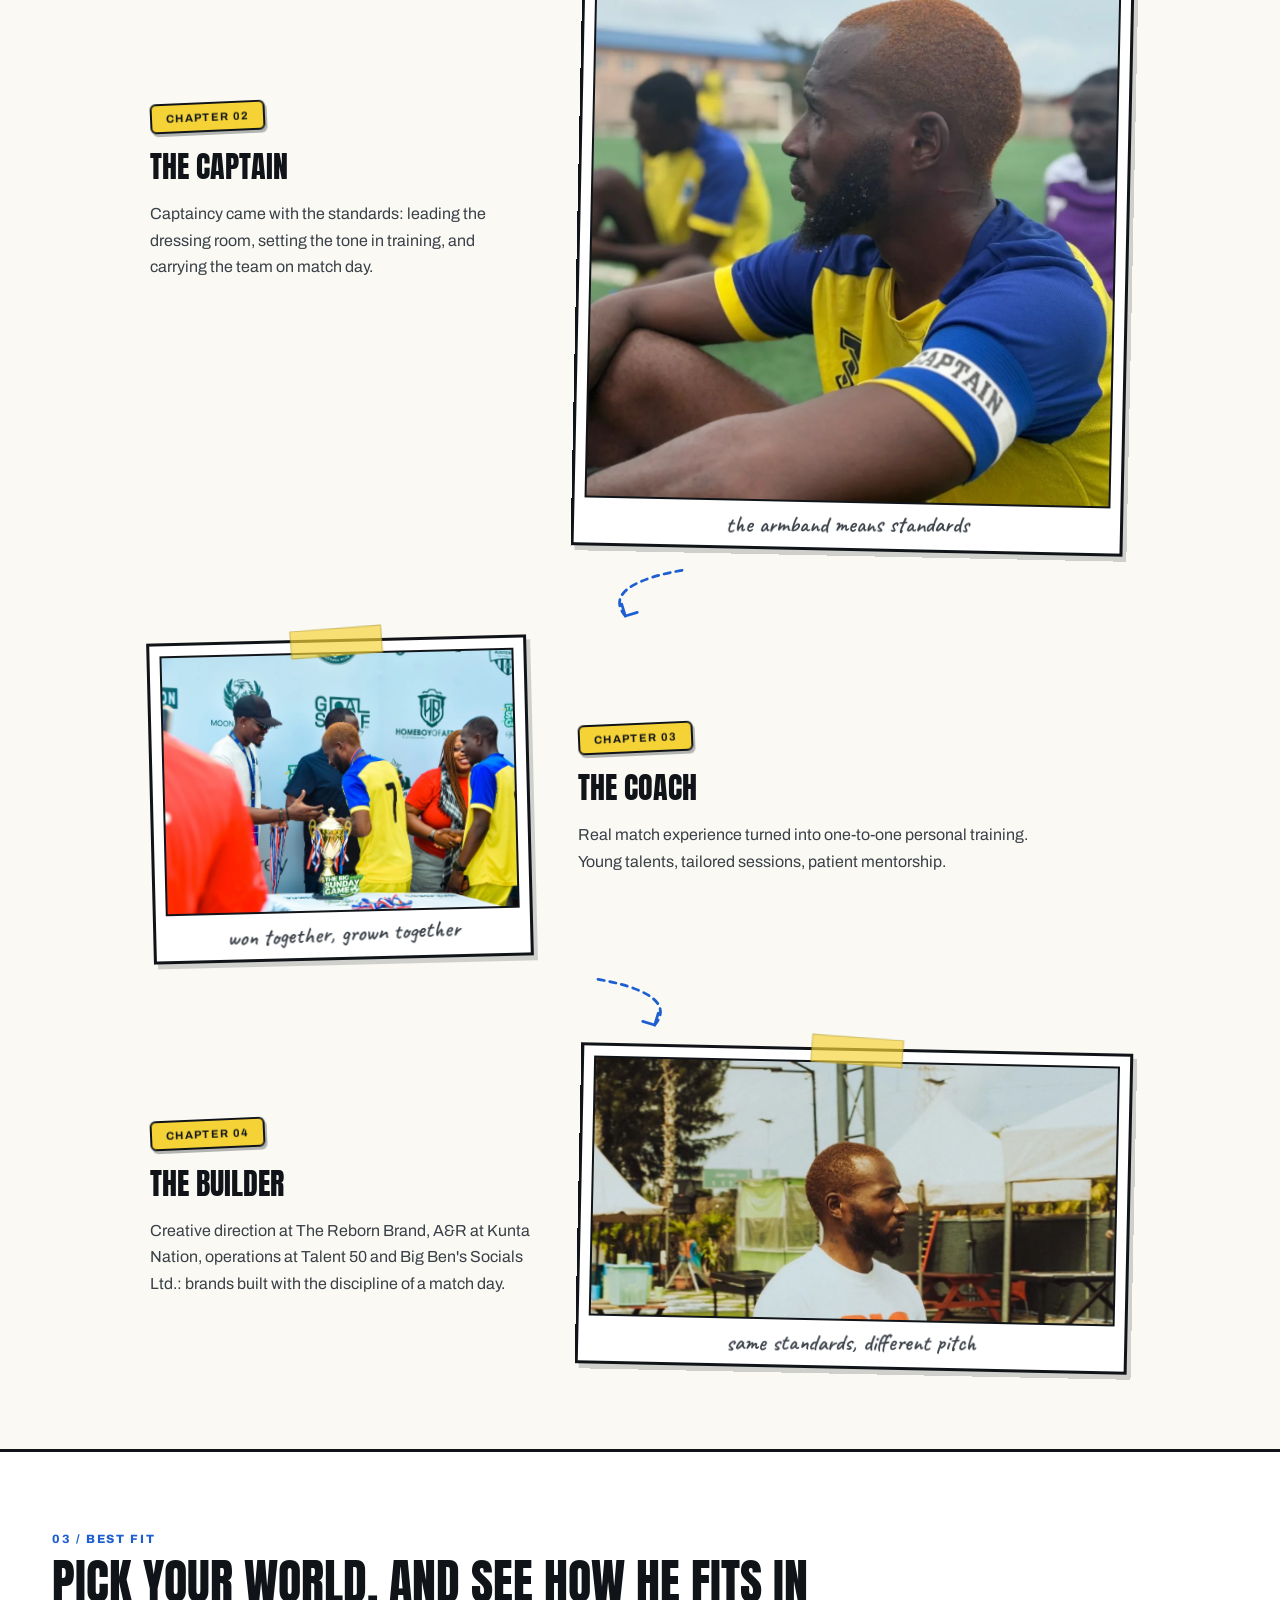
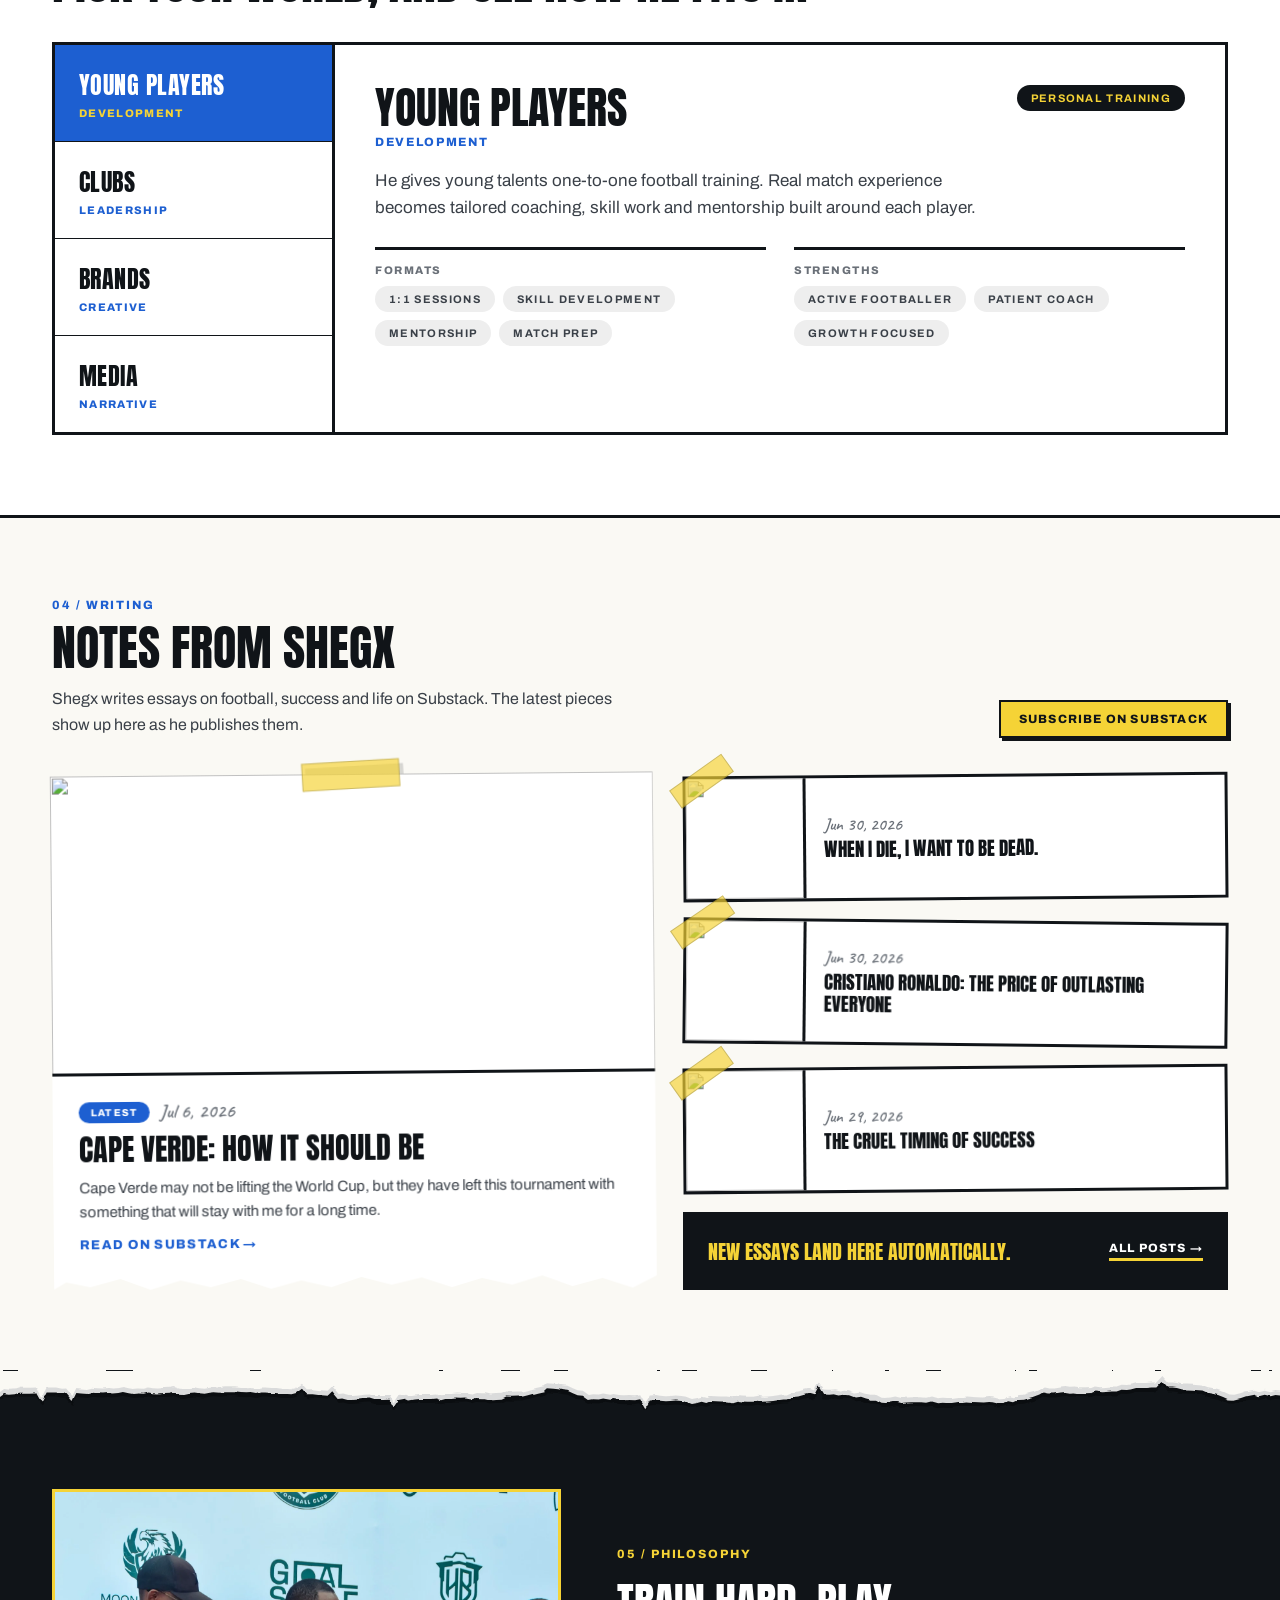
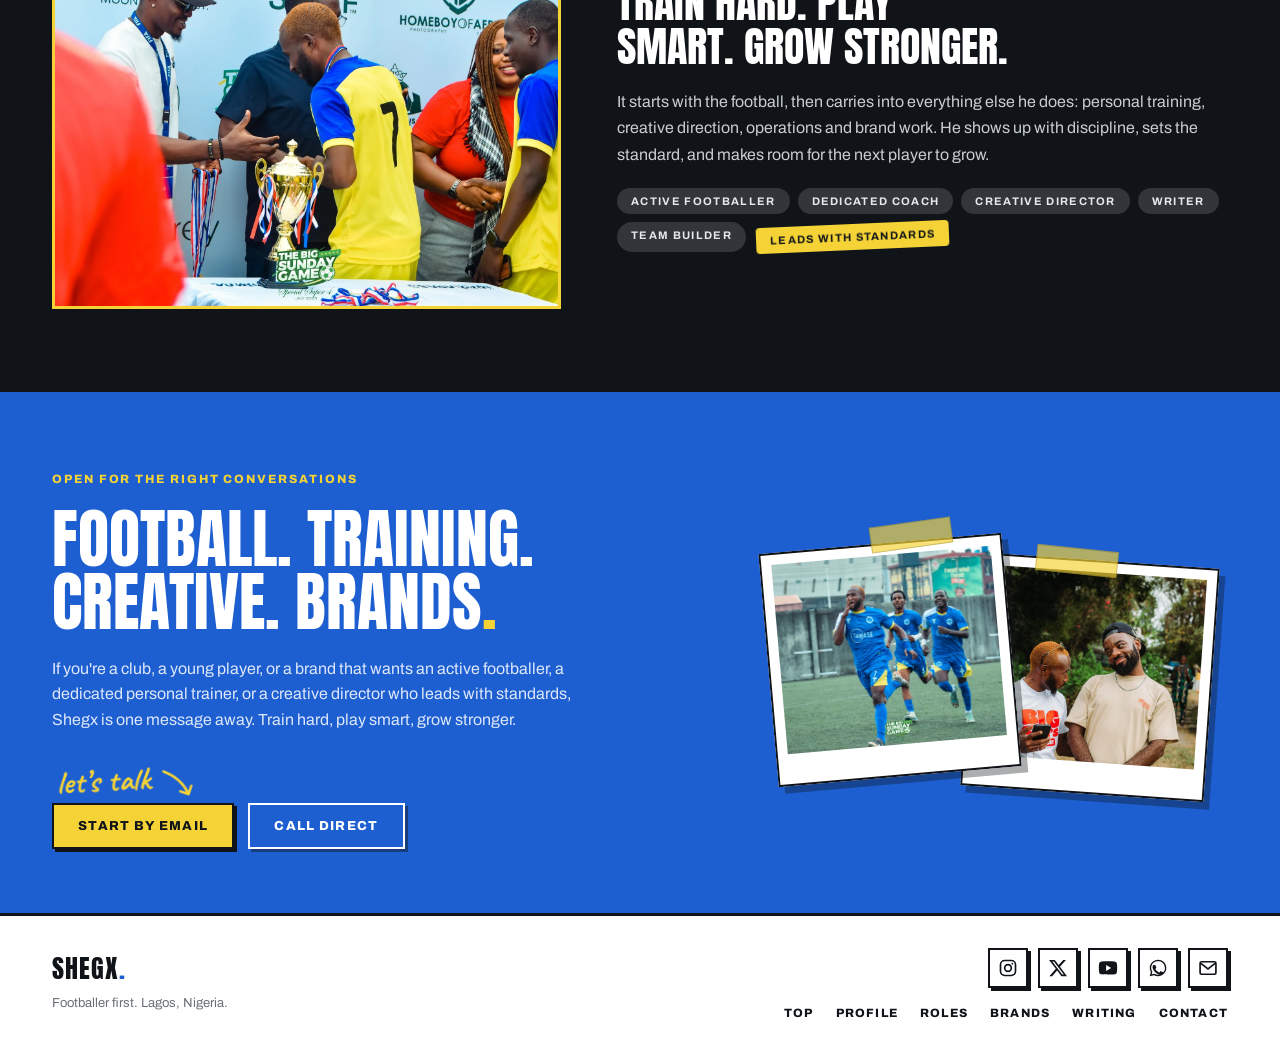
==== commit b7839f53: "Drop the CEO title from The Reborn Brand, keep Founder Co-Authored-By: Claude Sonnet 5 <noreply@anth" ====
--- a/index.html
+++ b/index.html
@@ -191,7 +191,7 @@
           <div class="kicker kicker--small">Positioning lane</div>
           <h3 class="lane__title">Off the pitch</h3>
           <p>
-            His media lane is Creative Direction. CEO and Creative Director at The
+            His media lane is Creative Direction. Founder and Creative Director at The
             Reborn Brand, A&amp;R at Kunta Nation, and Head of Operations at Talent 50 and Big Ben's
             Socials Ltd.: execution, judgment and a confident visual voice.
           </p>
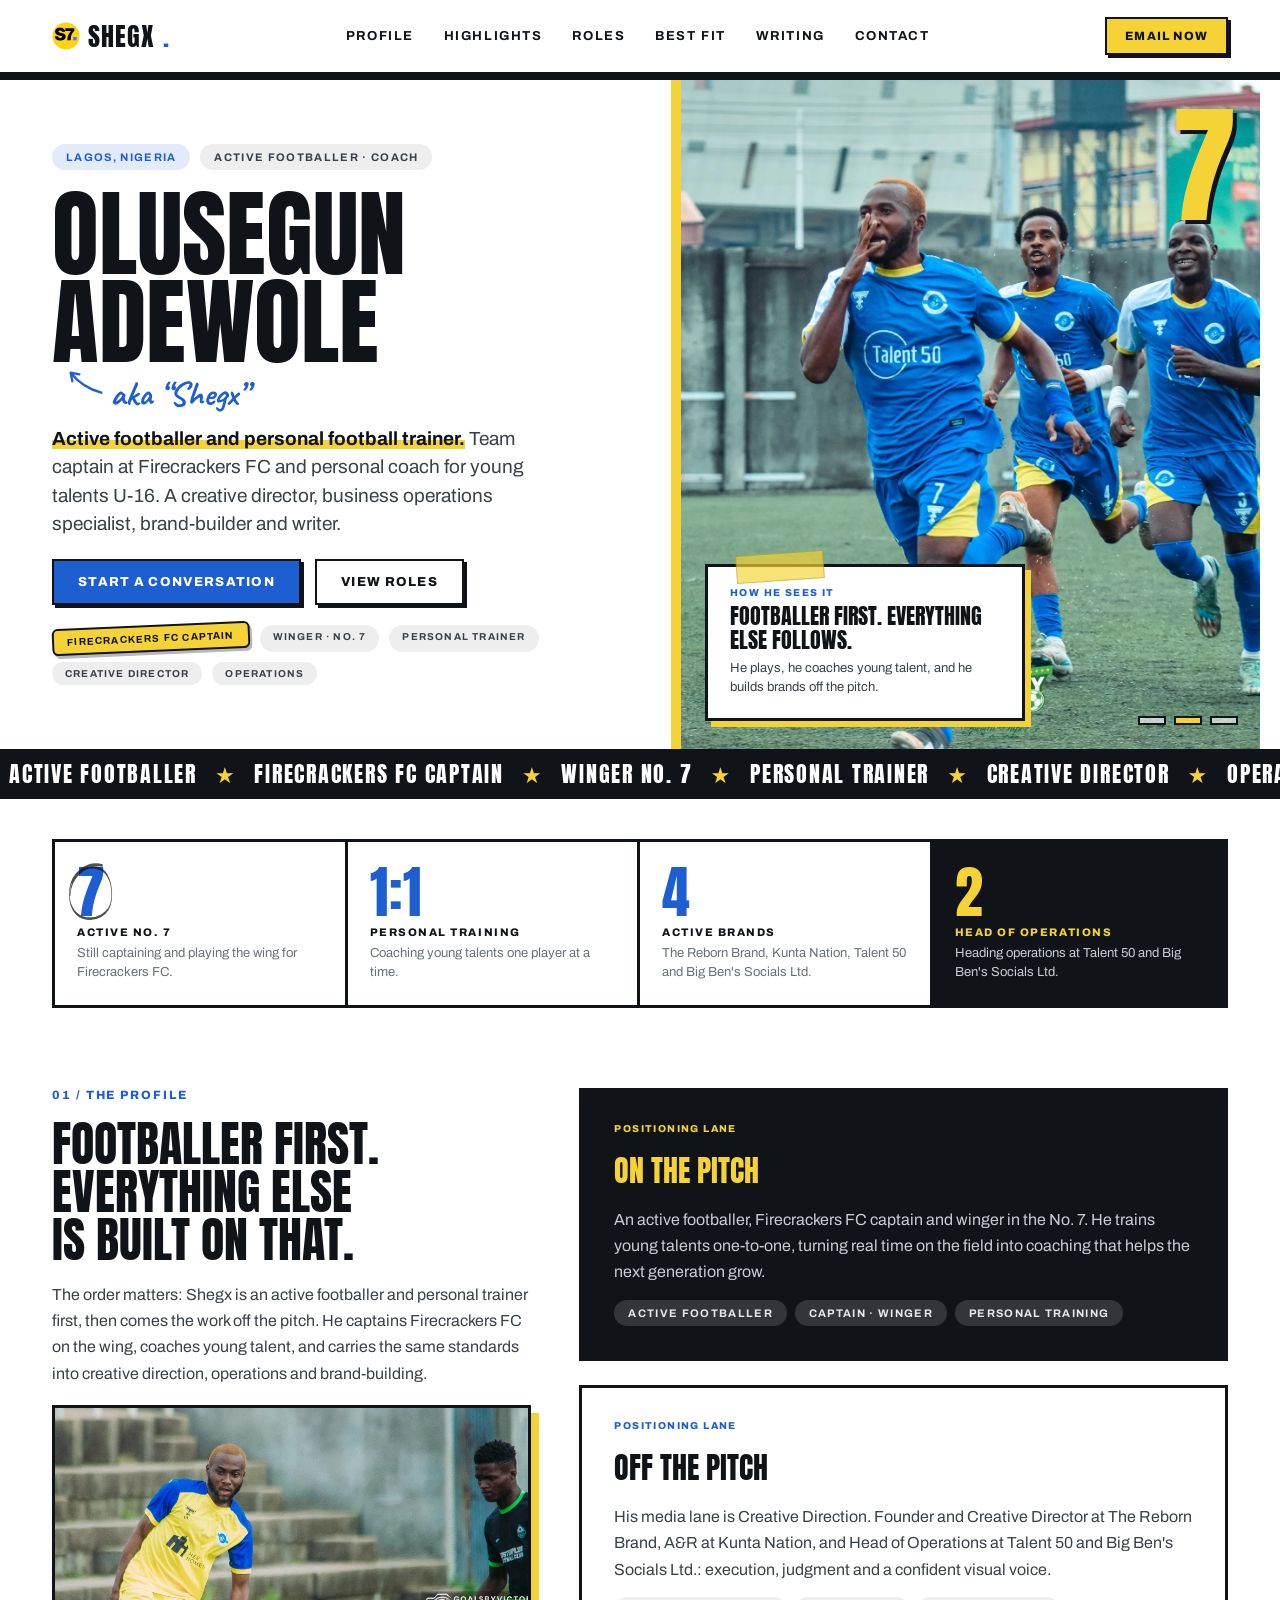
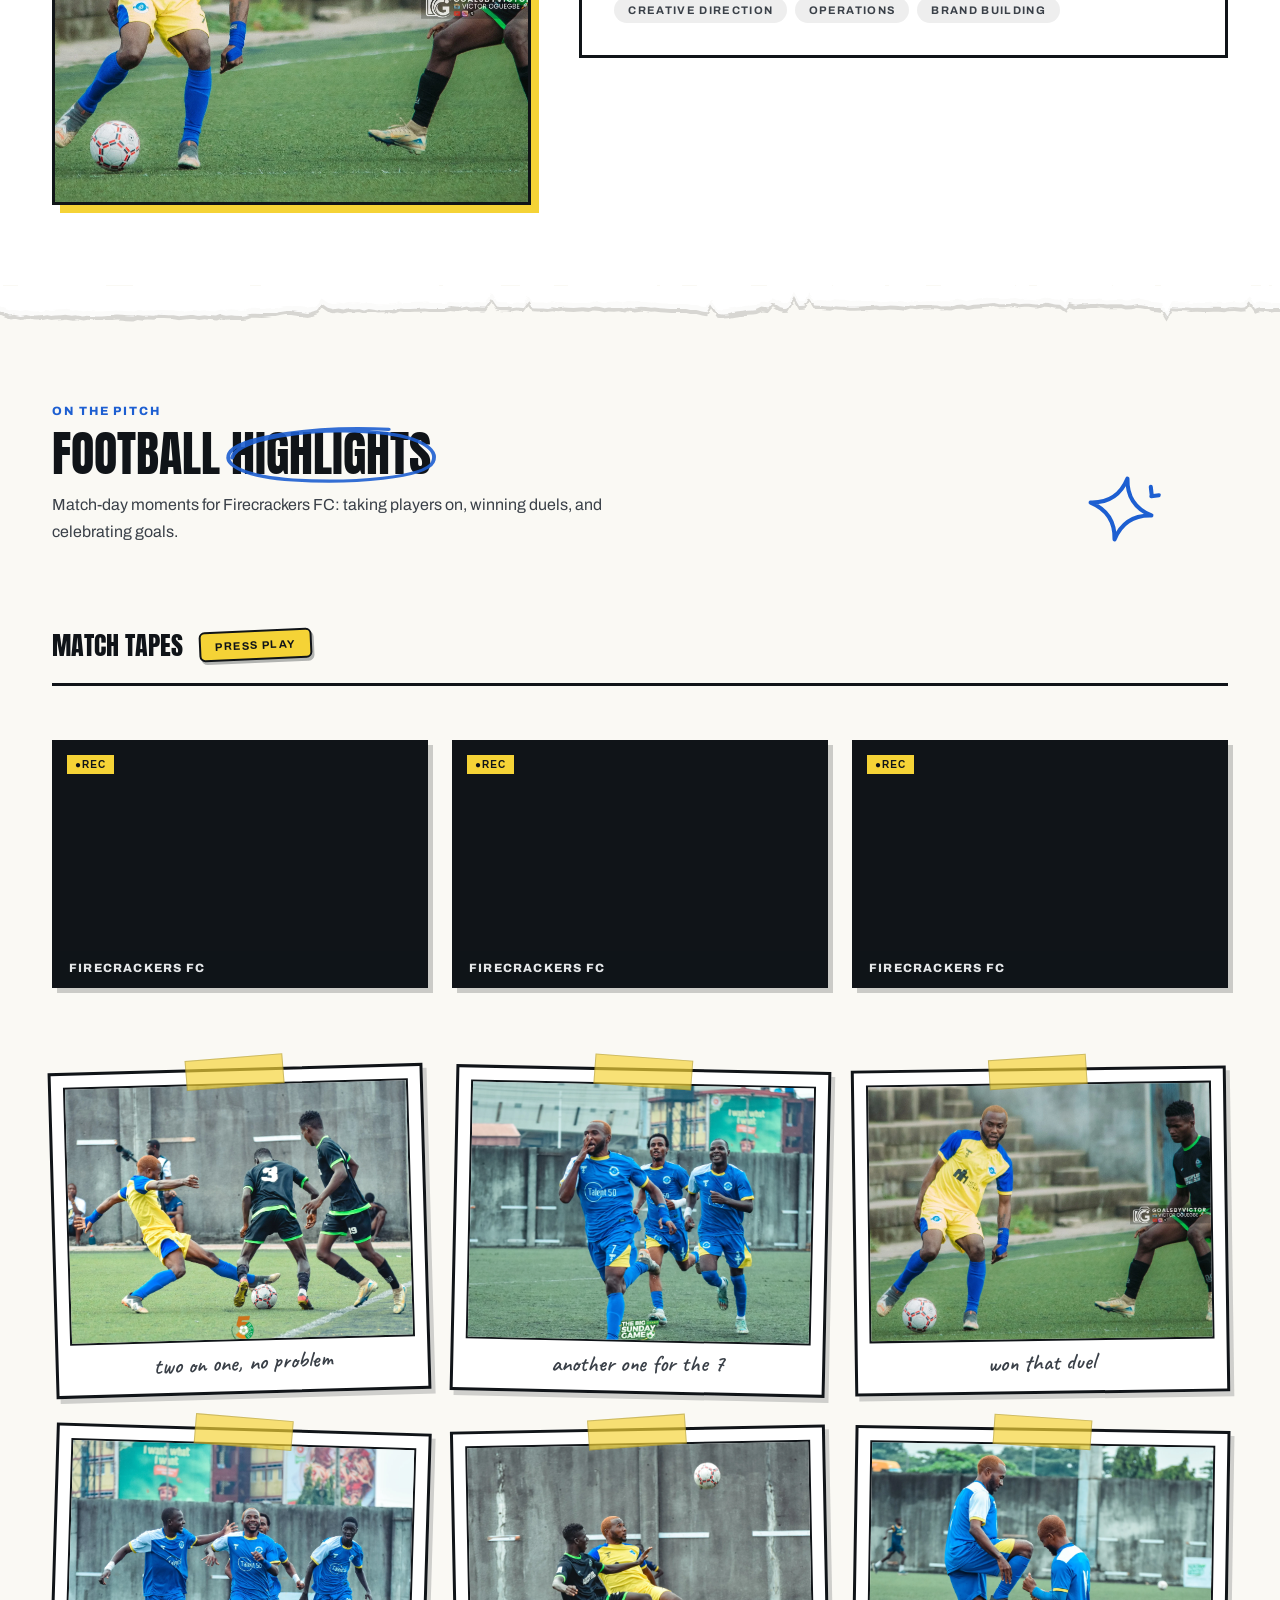
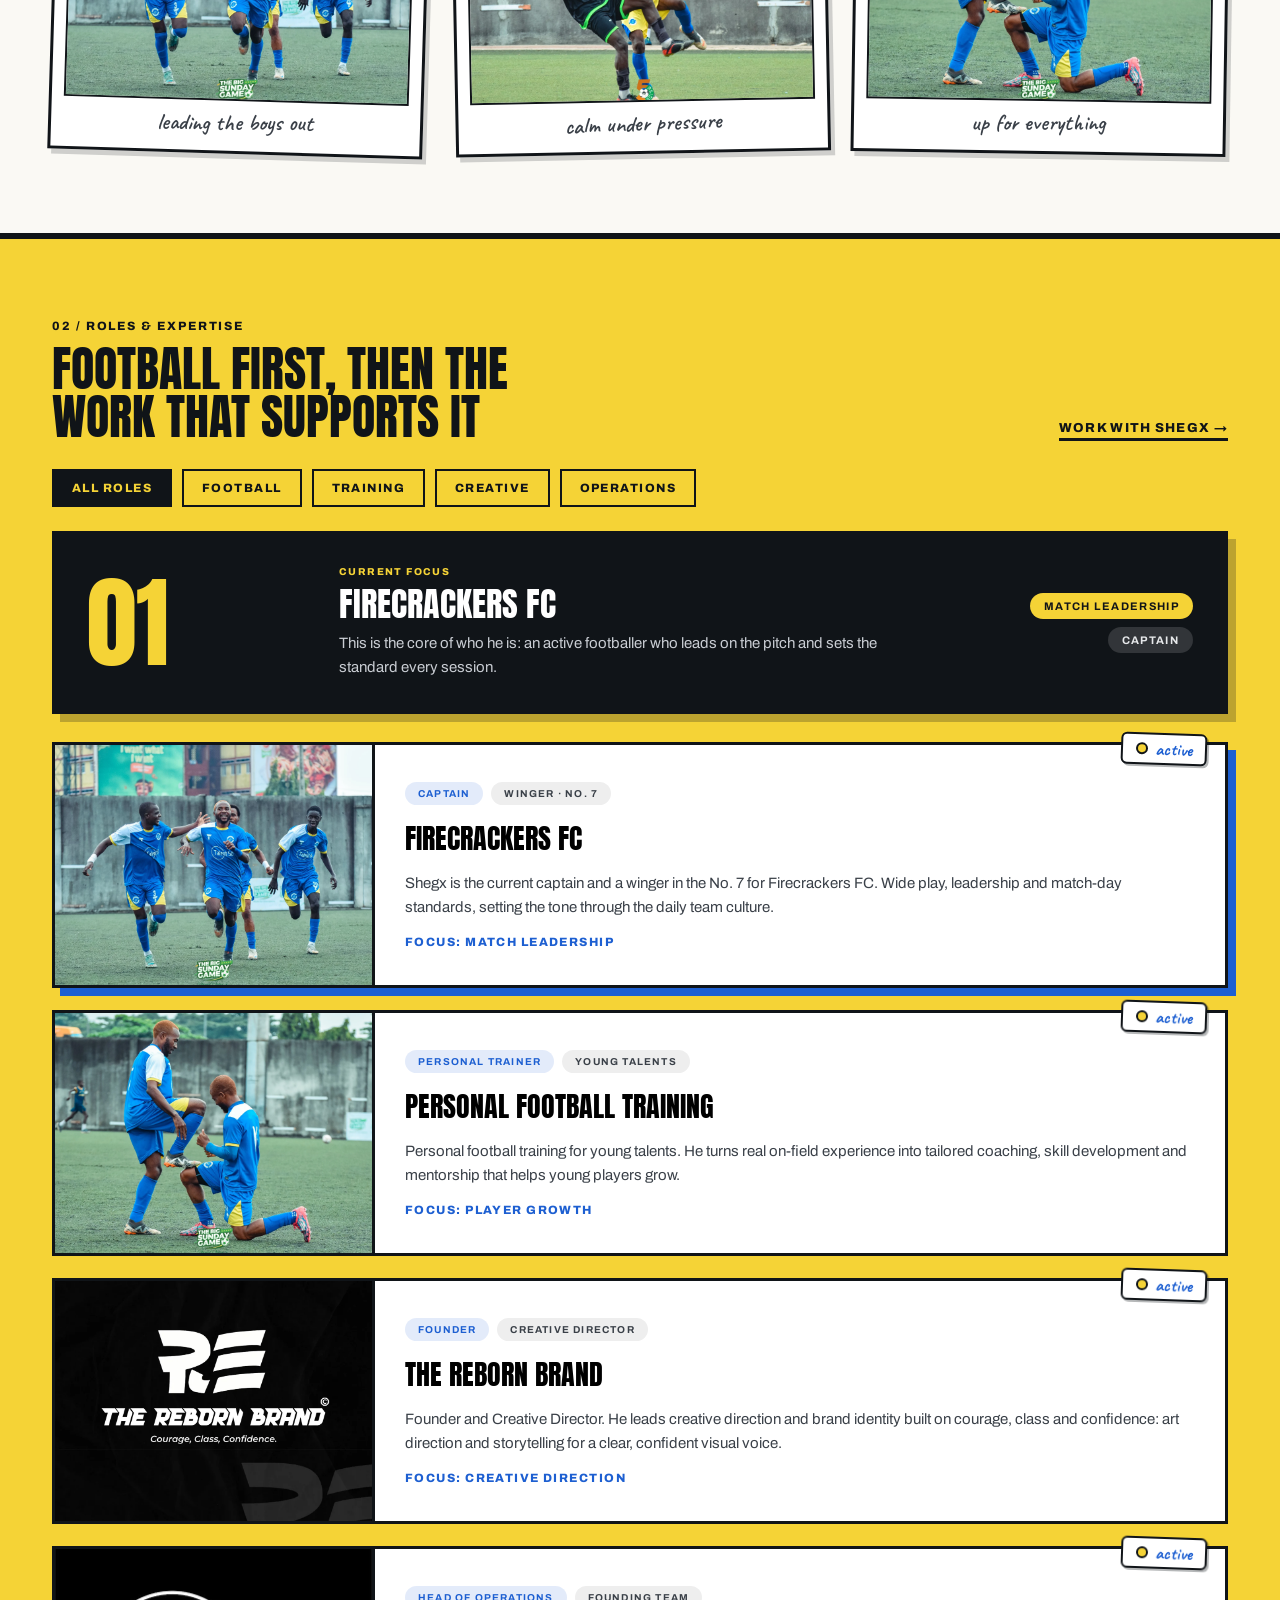
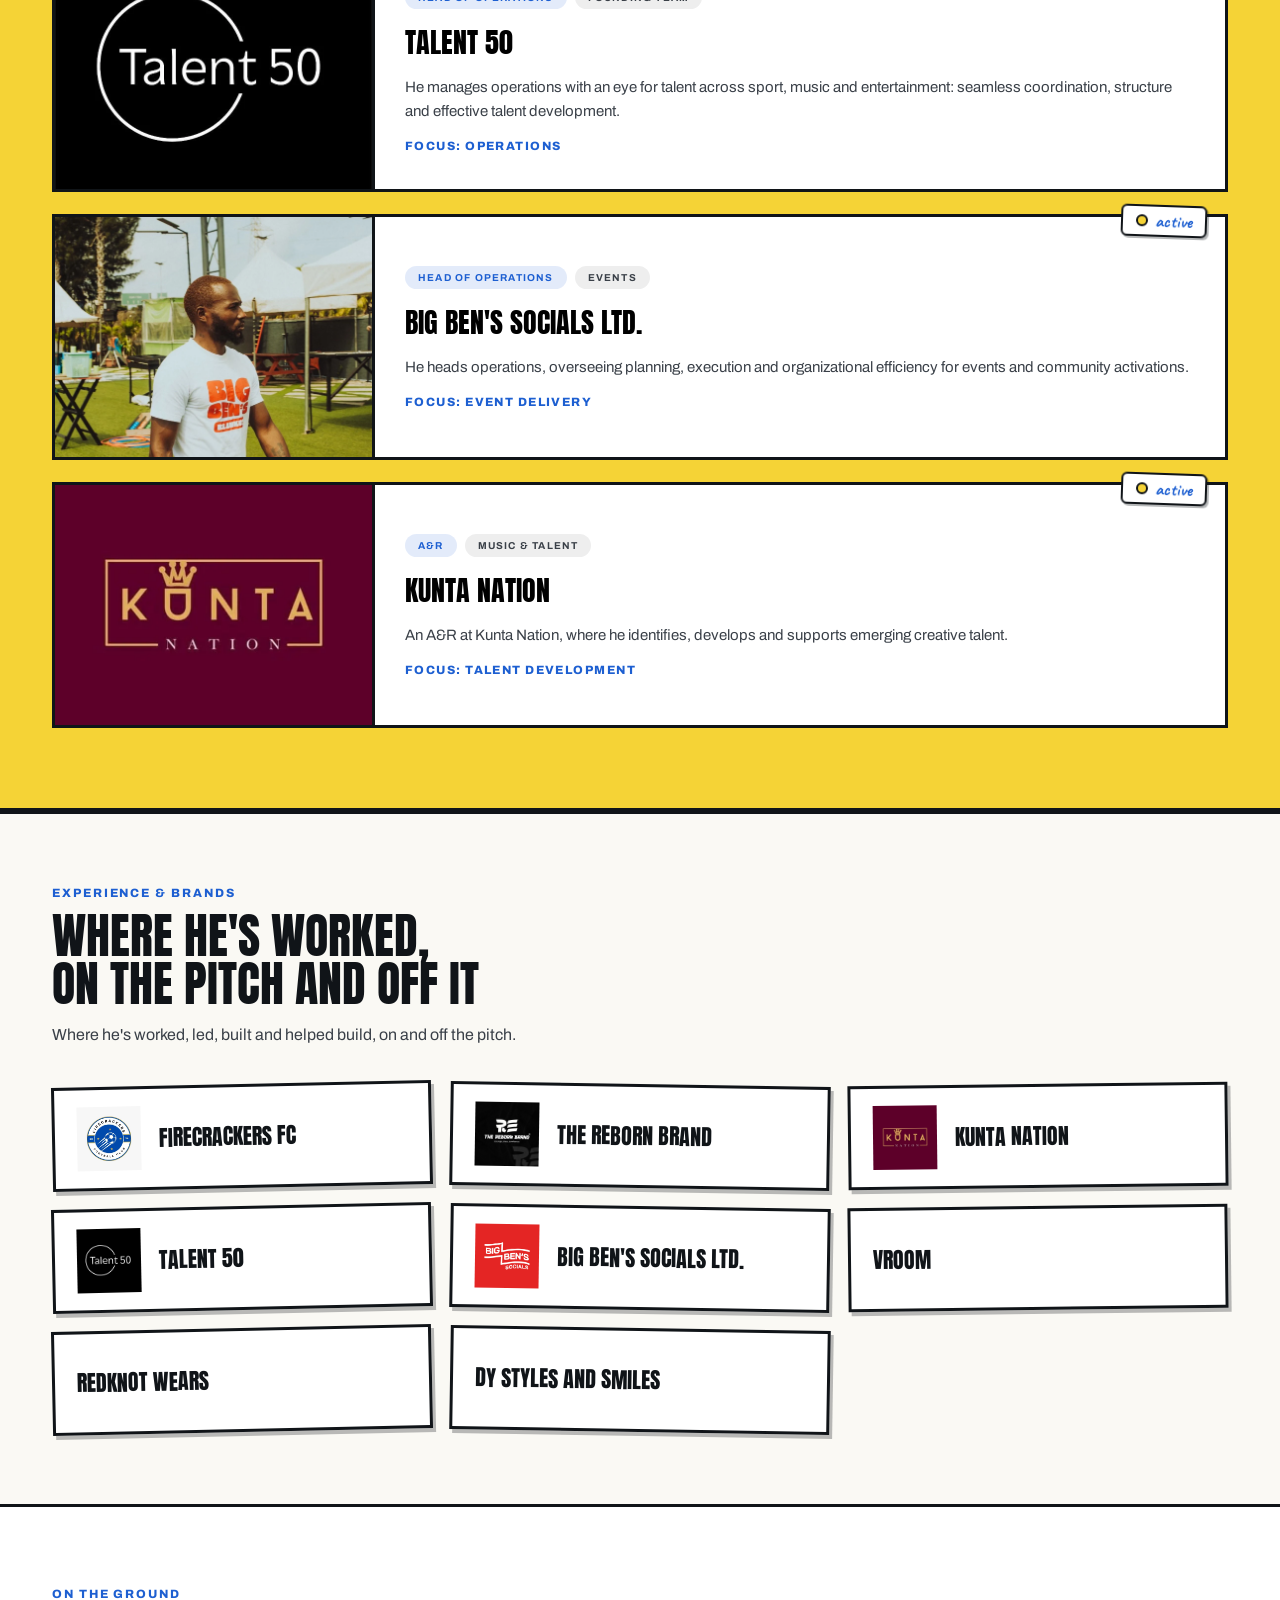
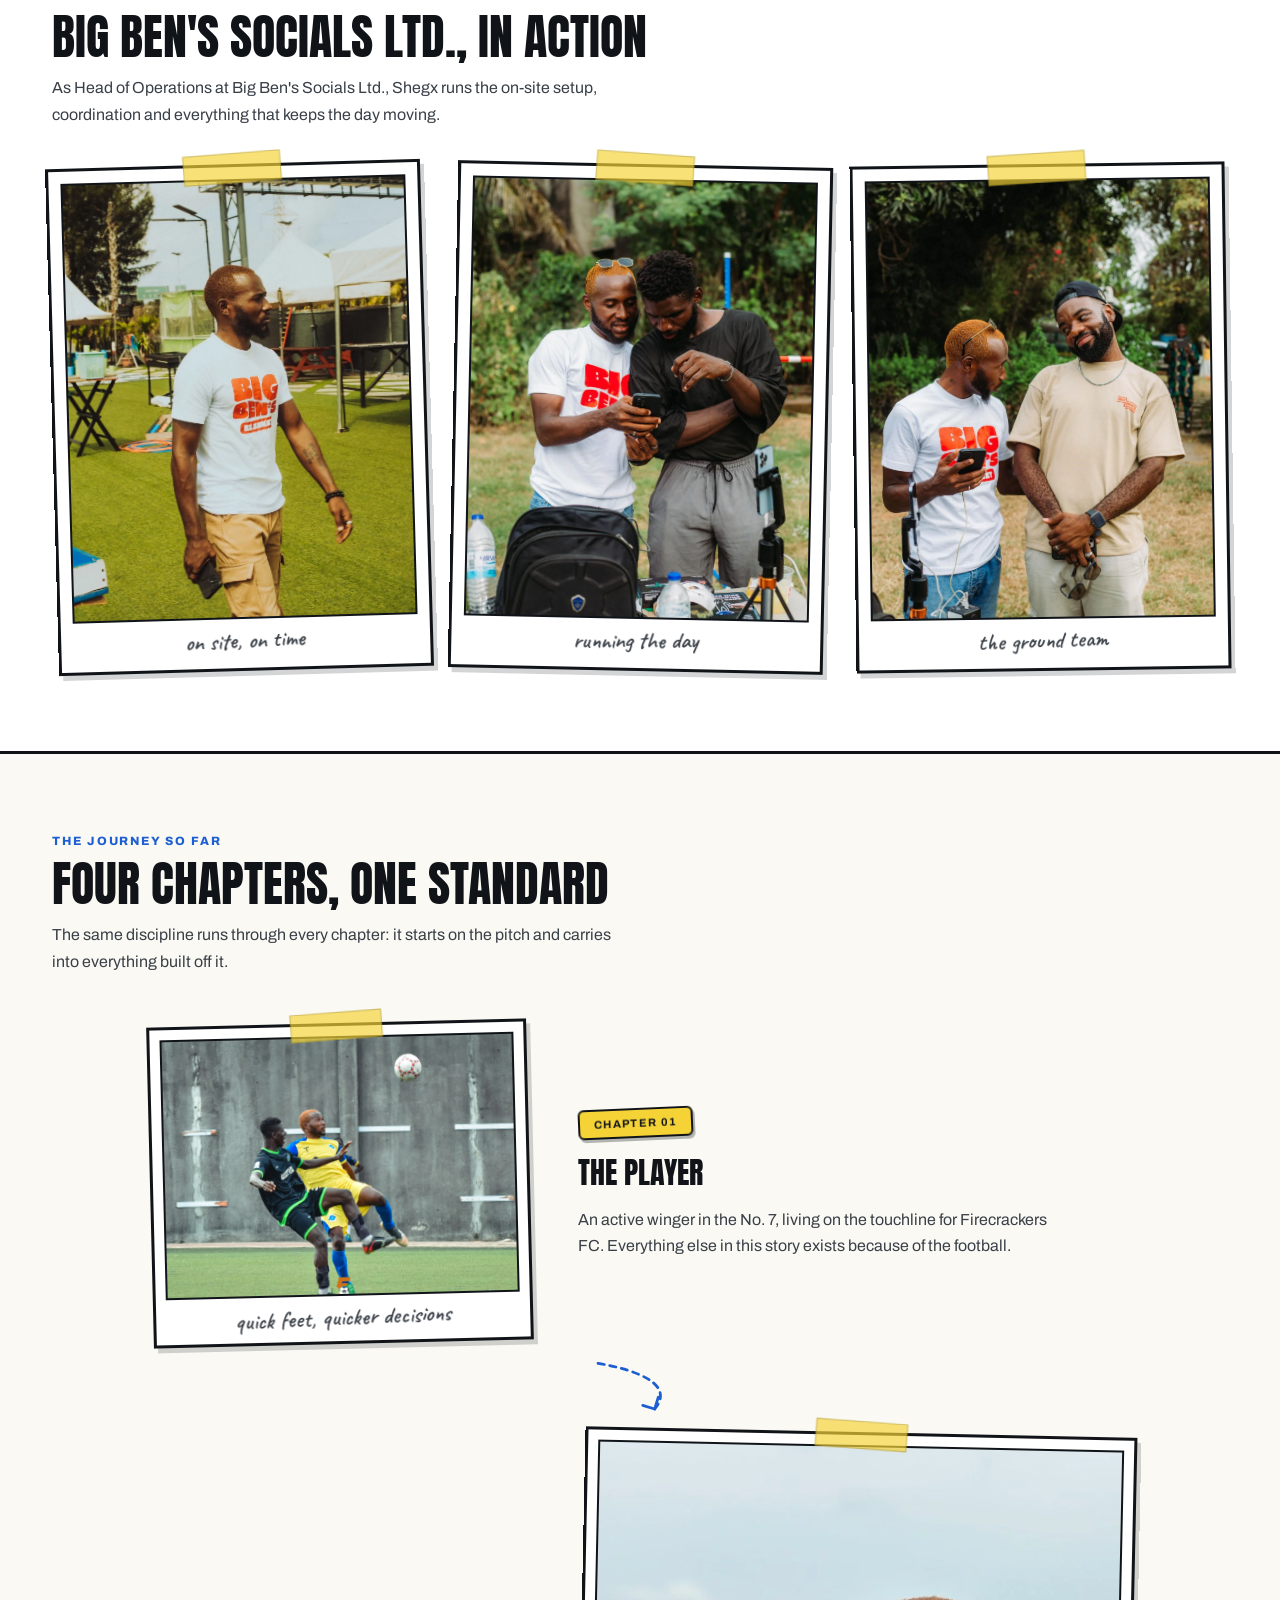
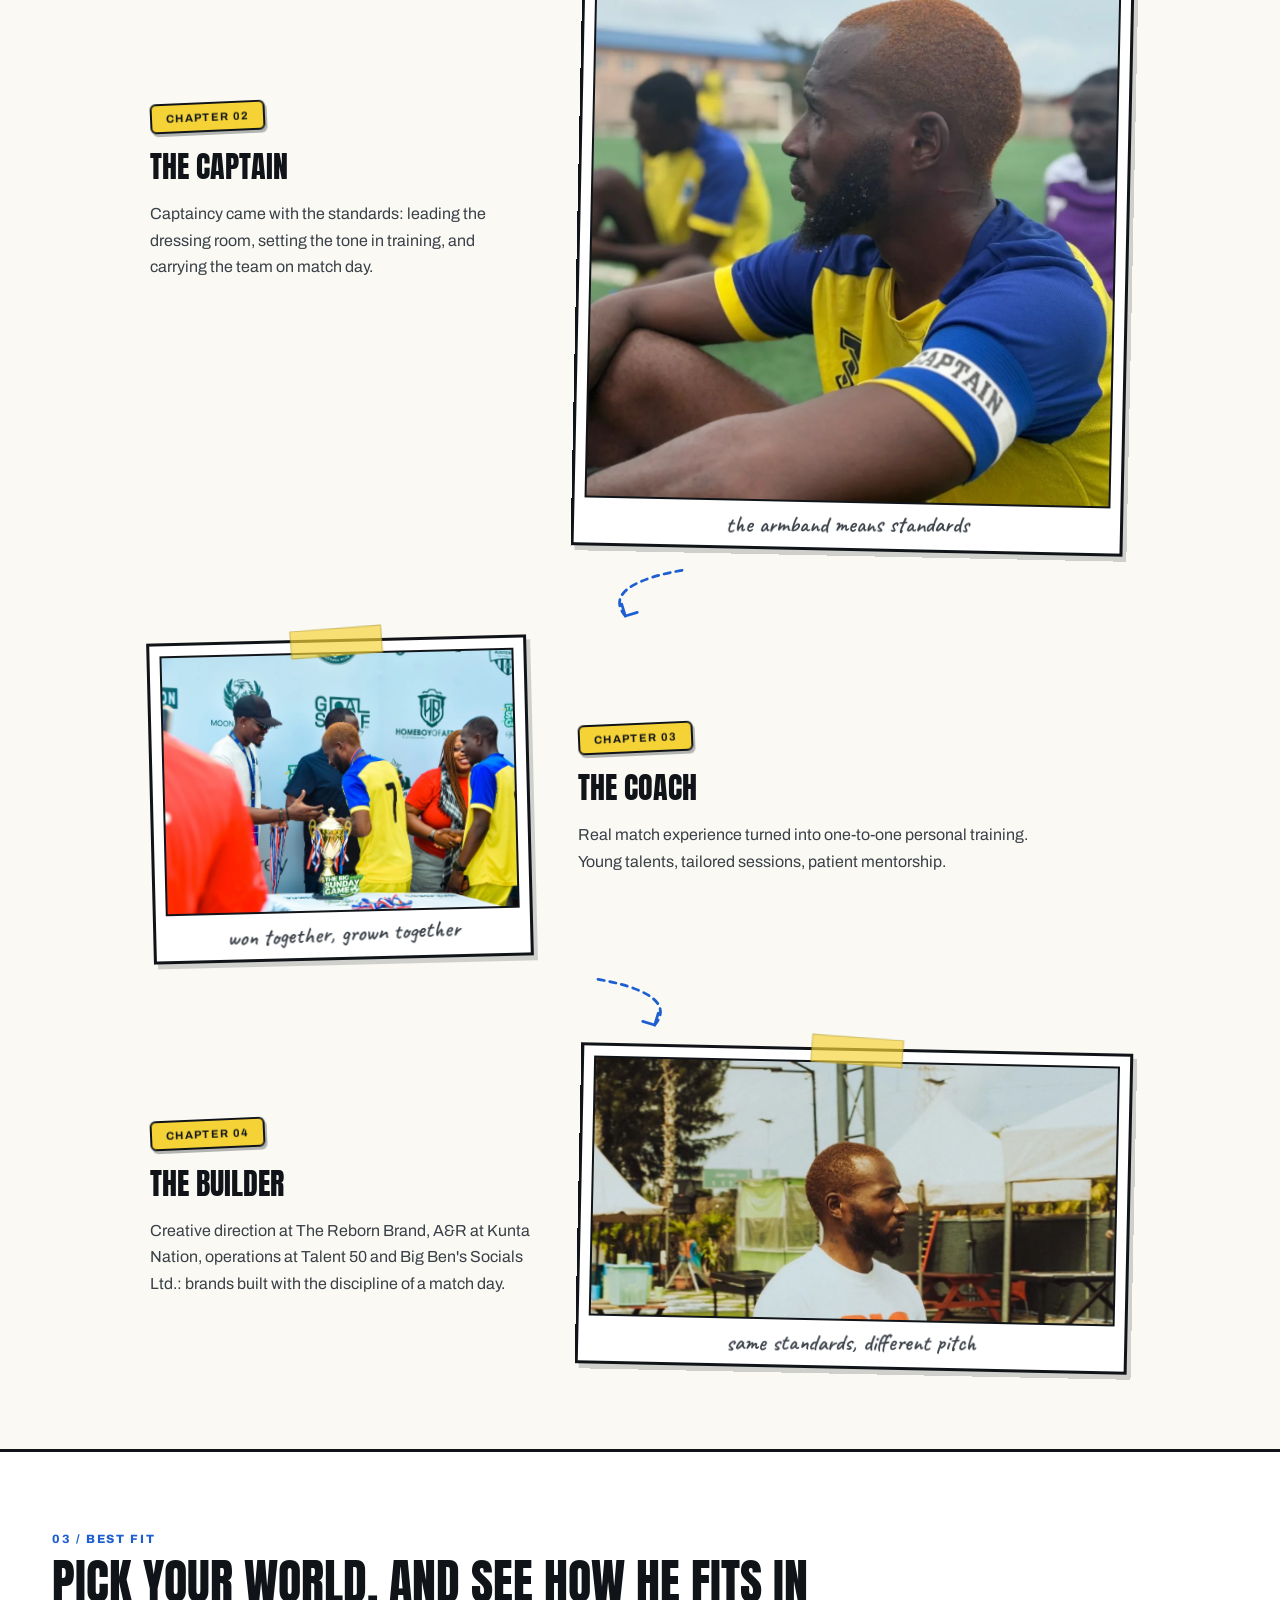
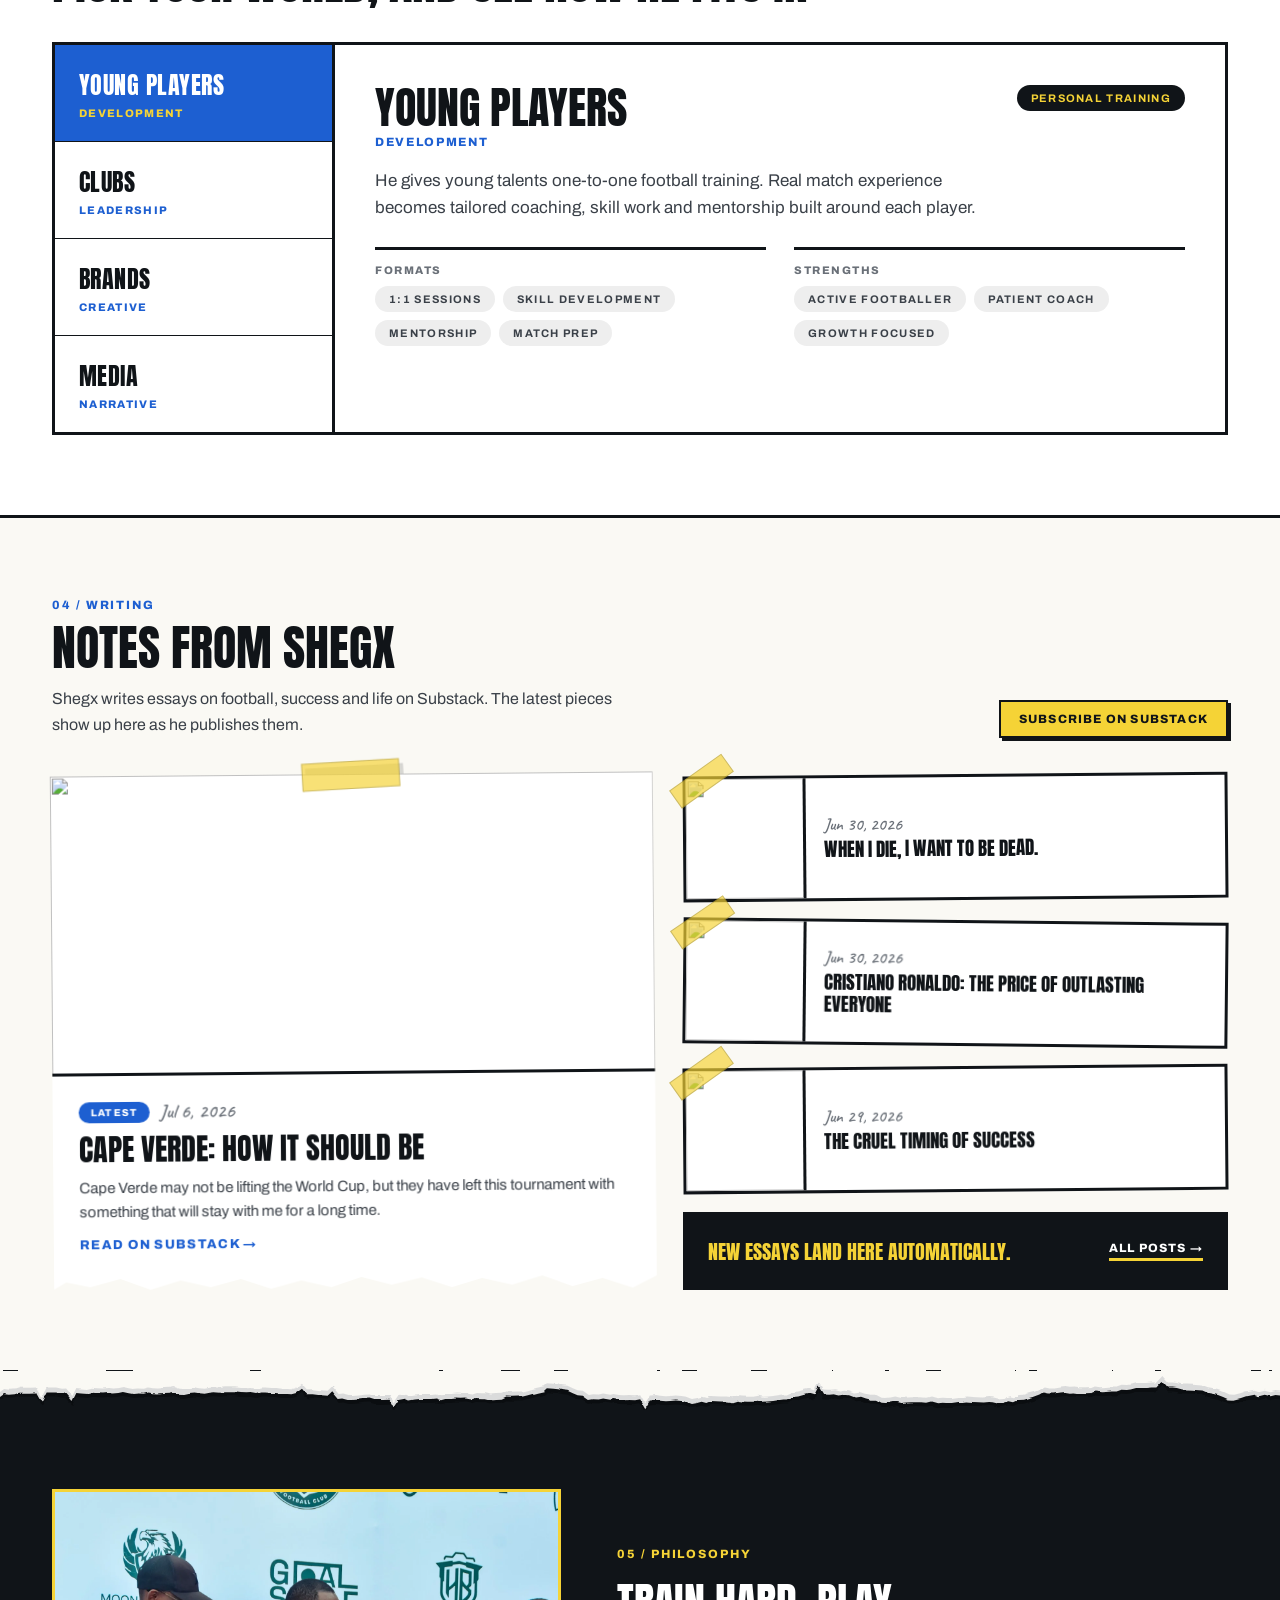
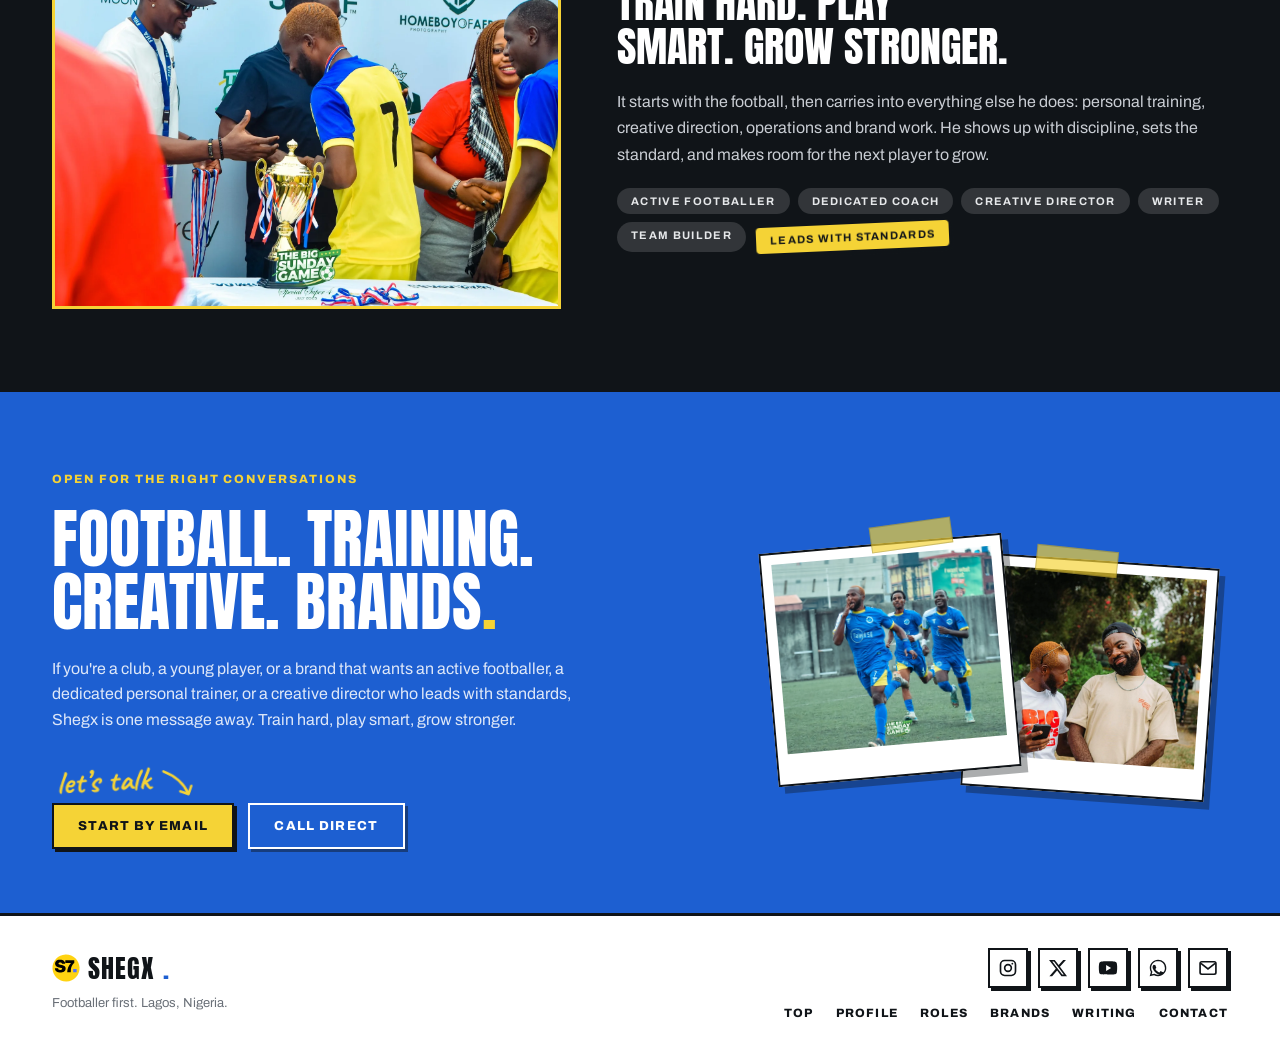
==== commit e6d76fc9: "Update favicon and add the iconmark beside the wordmark New yellow "S7" favicon plus the iconmark im" ====
--- a/index.html
+++ b/index.html
@@ -50,7 +50,7 @@
   <!-- ============ HEADER ============ -->
   <header class="site-header">
     <div class="container site-header__inner">
-      <a class="site-header__logo" href="#top">SHEGX<span>.</span></a>
+      <a class="site-header__logo" href="#top"><img src="assets/logos/shegx-iconmark-yellow.svg" alt="" class="site-header__logo-mark">SHEGX<span>.</span></a>
       <nav class="site-nav" id="site-nav" aria-label="Primary">
         <a href="#dual-track">Profile</a>
         <a href="#highlights">Highlights</a>
@@ -547,7 +547,7 @@
   <footer class="site-footer">
     <div class="container site-footer__inner">
       <div class="site-footer__brand">
-        <a class="site-footer__logo" href="#top">SHEGX<span>.</span></a>
+        <a class="site-footer__logo" href="#top"><img src="assets/logos/shegx-iconmark-yellow.svg" alt="" class="site-footer__logo-mark">SHEGX<span>.</span></a>
         <p class="site-footer__tag">Footballer first. Lagos, Nigeria.</p>
       </div>
       <div class="site-footer__right">
--- a/css/styles.css
+++ b/css/styles.css
@@ -214,6 +214,9 @@
 }
 
 .site-header__logo {
+  display: inline-flex;
+  align-items: center;
+  gap: 8px;
   font-family: var(--font-display);
   font-size: 26px;
   letter-spacing: .04em;
@@ -221,6 +224,7 @@
   text-decoration: none;
 }
 .site-header__logo span { color: var(--blue); }
+.site-header__logo-mark { width: 28px; height: 28px; }
 
 .site-nav {
   display: flex;
@@ -1524,6 +1528,9 @@
 .site-footer__brand { display: flex; flex-direction: column; gap: 8px; }
 
 .site-footer__logo {
+  display: inline-flex;
+  align-items: center;
+  gap: 8px;
   font-family: var(--font-display);
   font-size: 26px;
   letter-spacing: .04em;
@@ -1531,6 +1538,7 @@
   text-decoration: none;
 }
 .site-footer__logo span { color: var(--blue); }
+.site-footer__logo-mark { width: 28px; height: 28px; }
 
 .site-footer__tag { font-size: 13px; color: var(--ink-muted); max-width: 300px; }
 
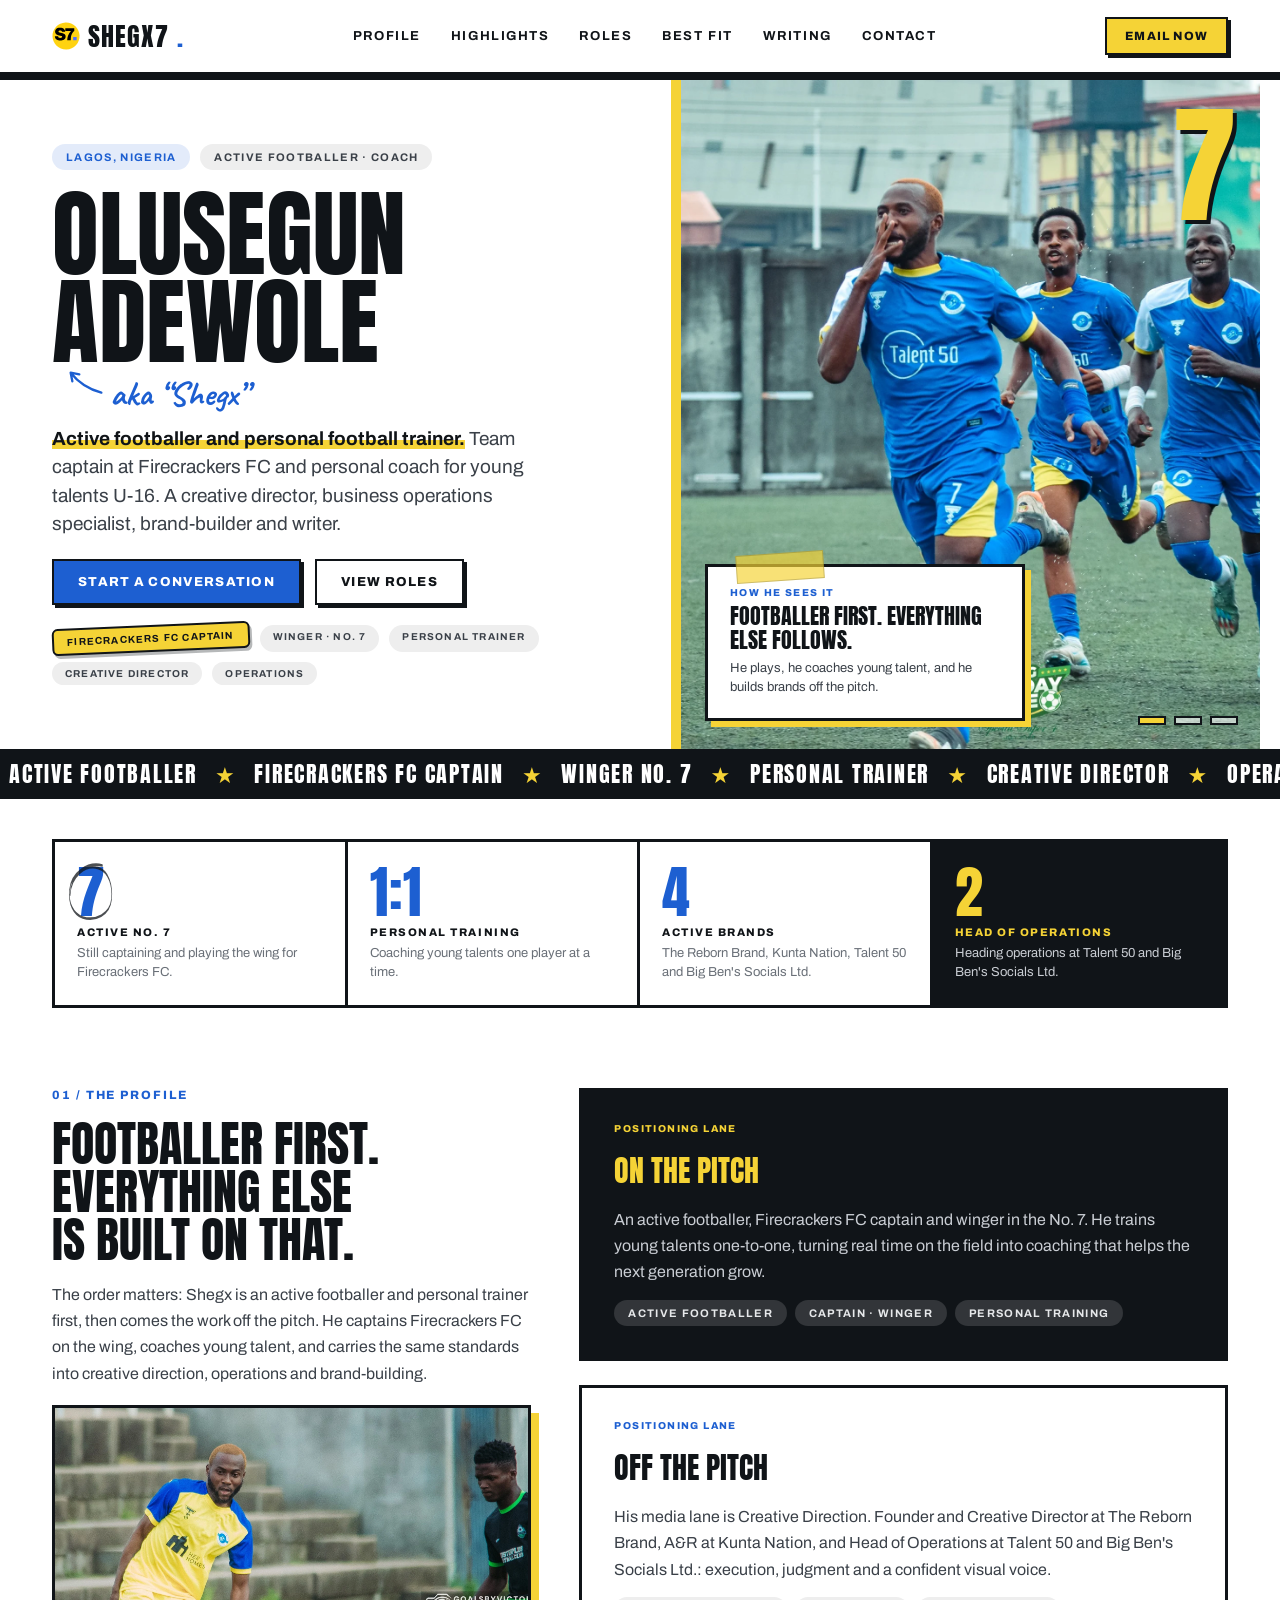
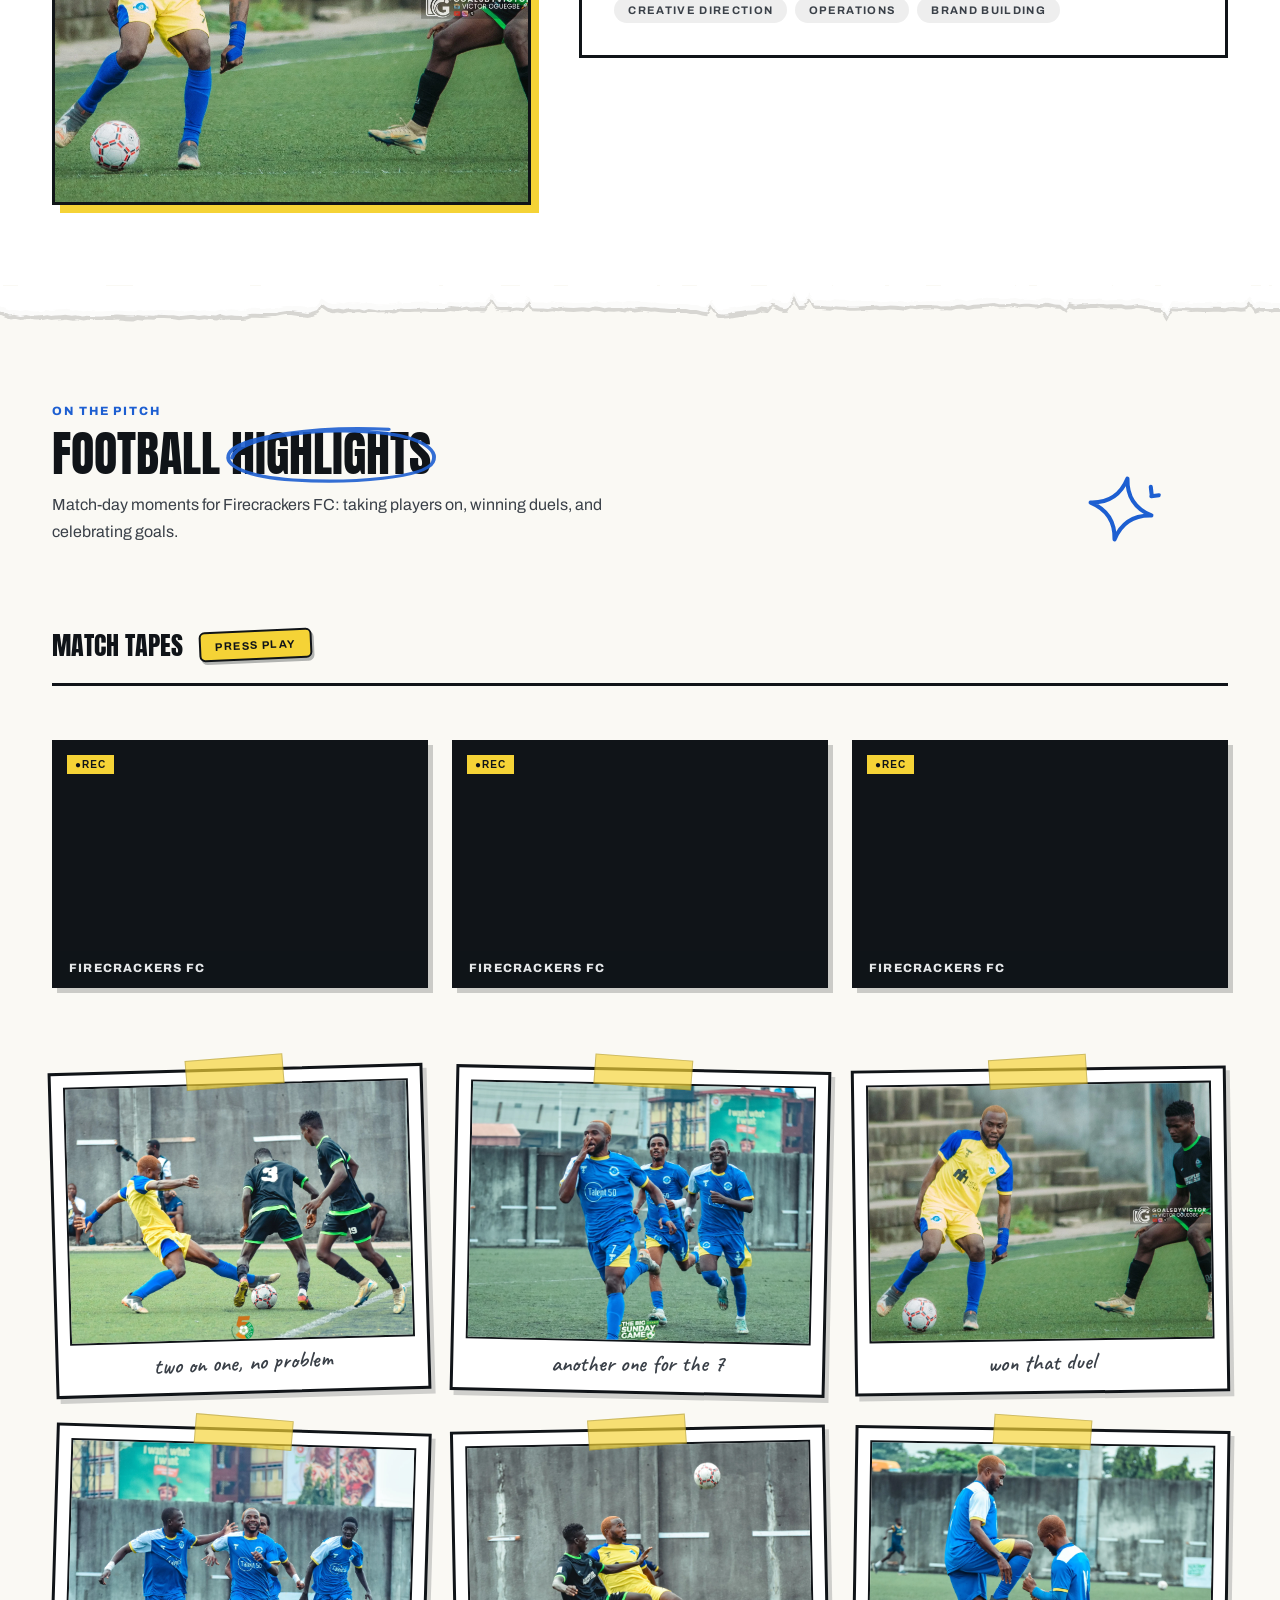
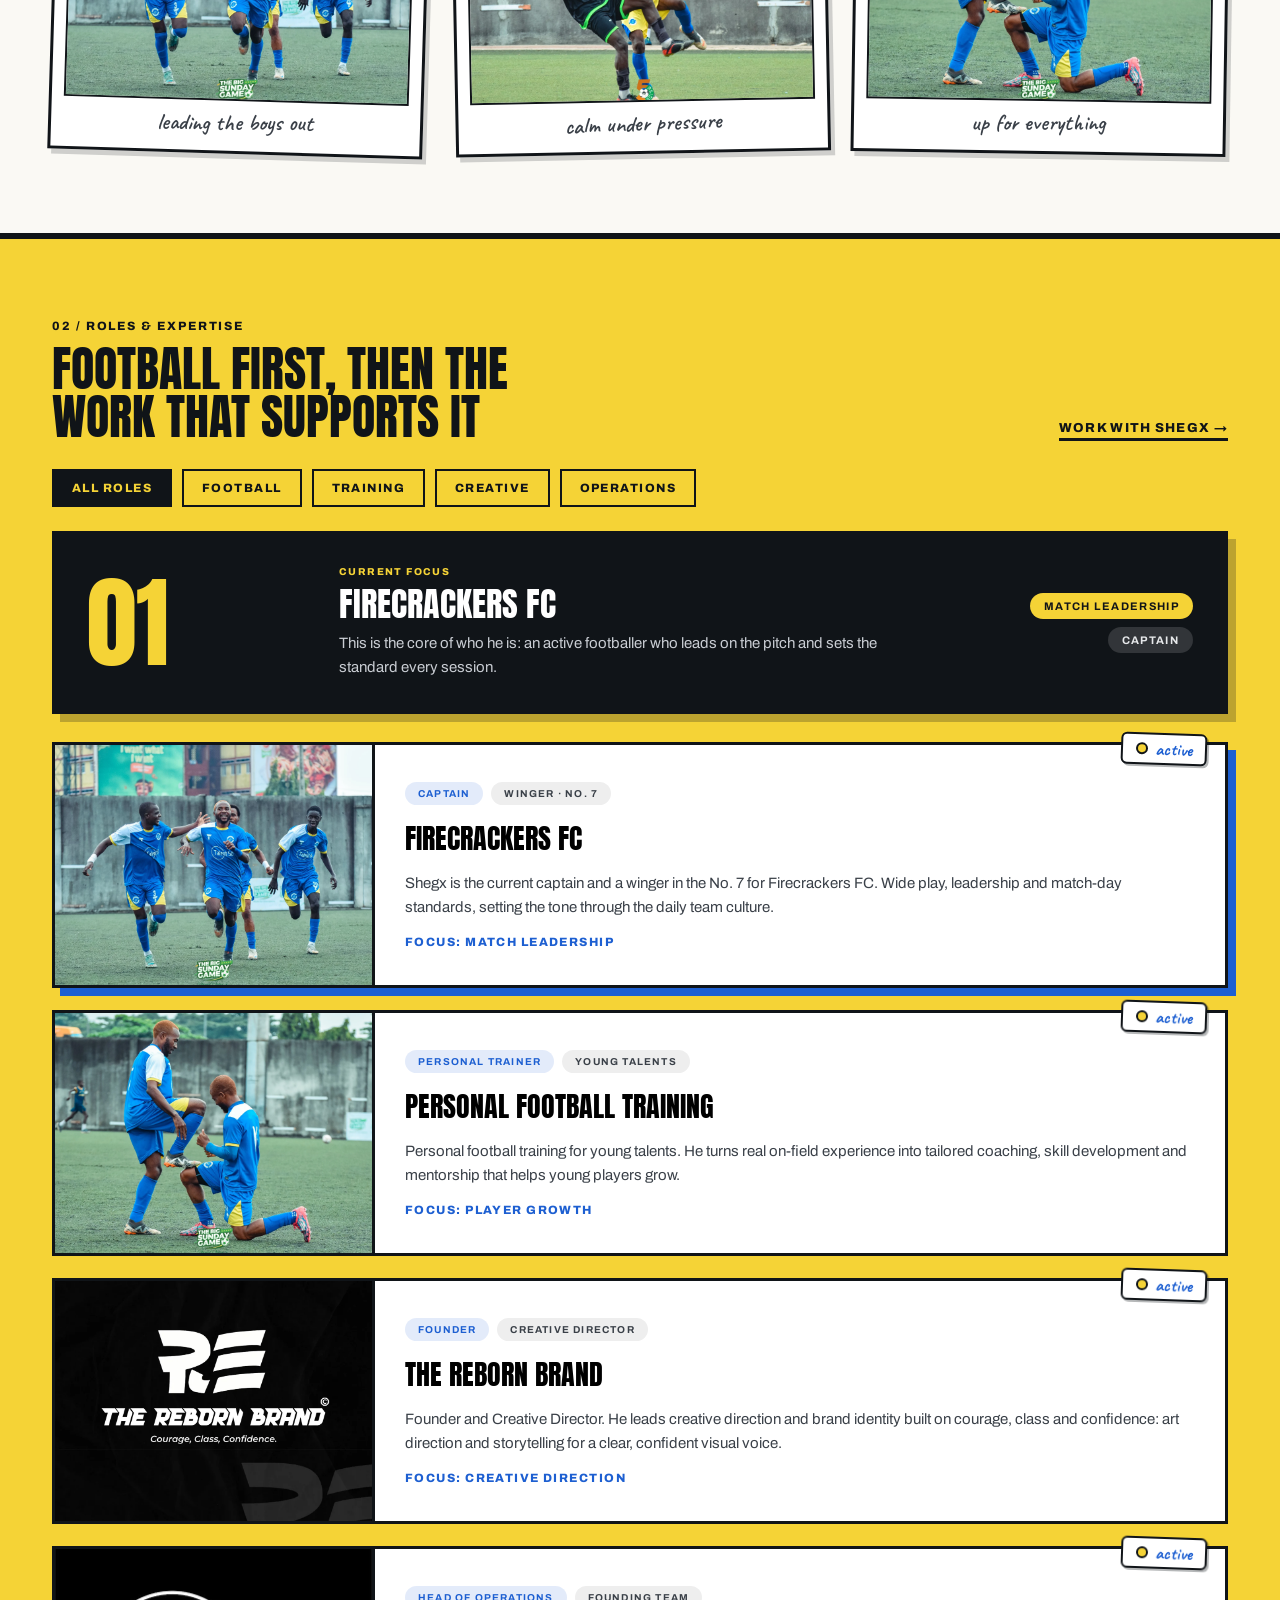
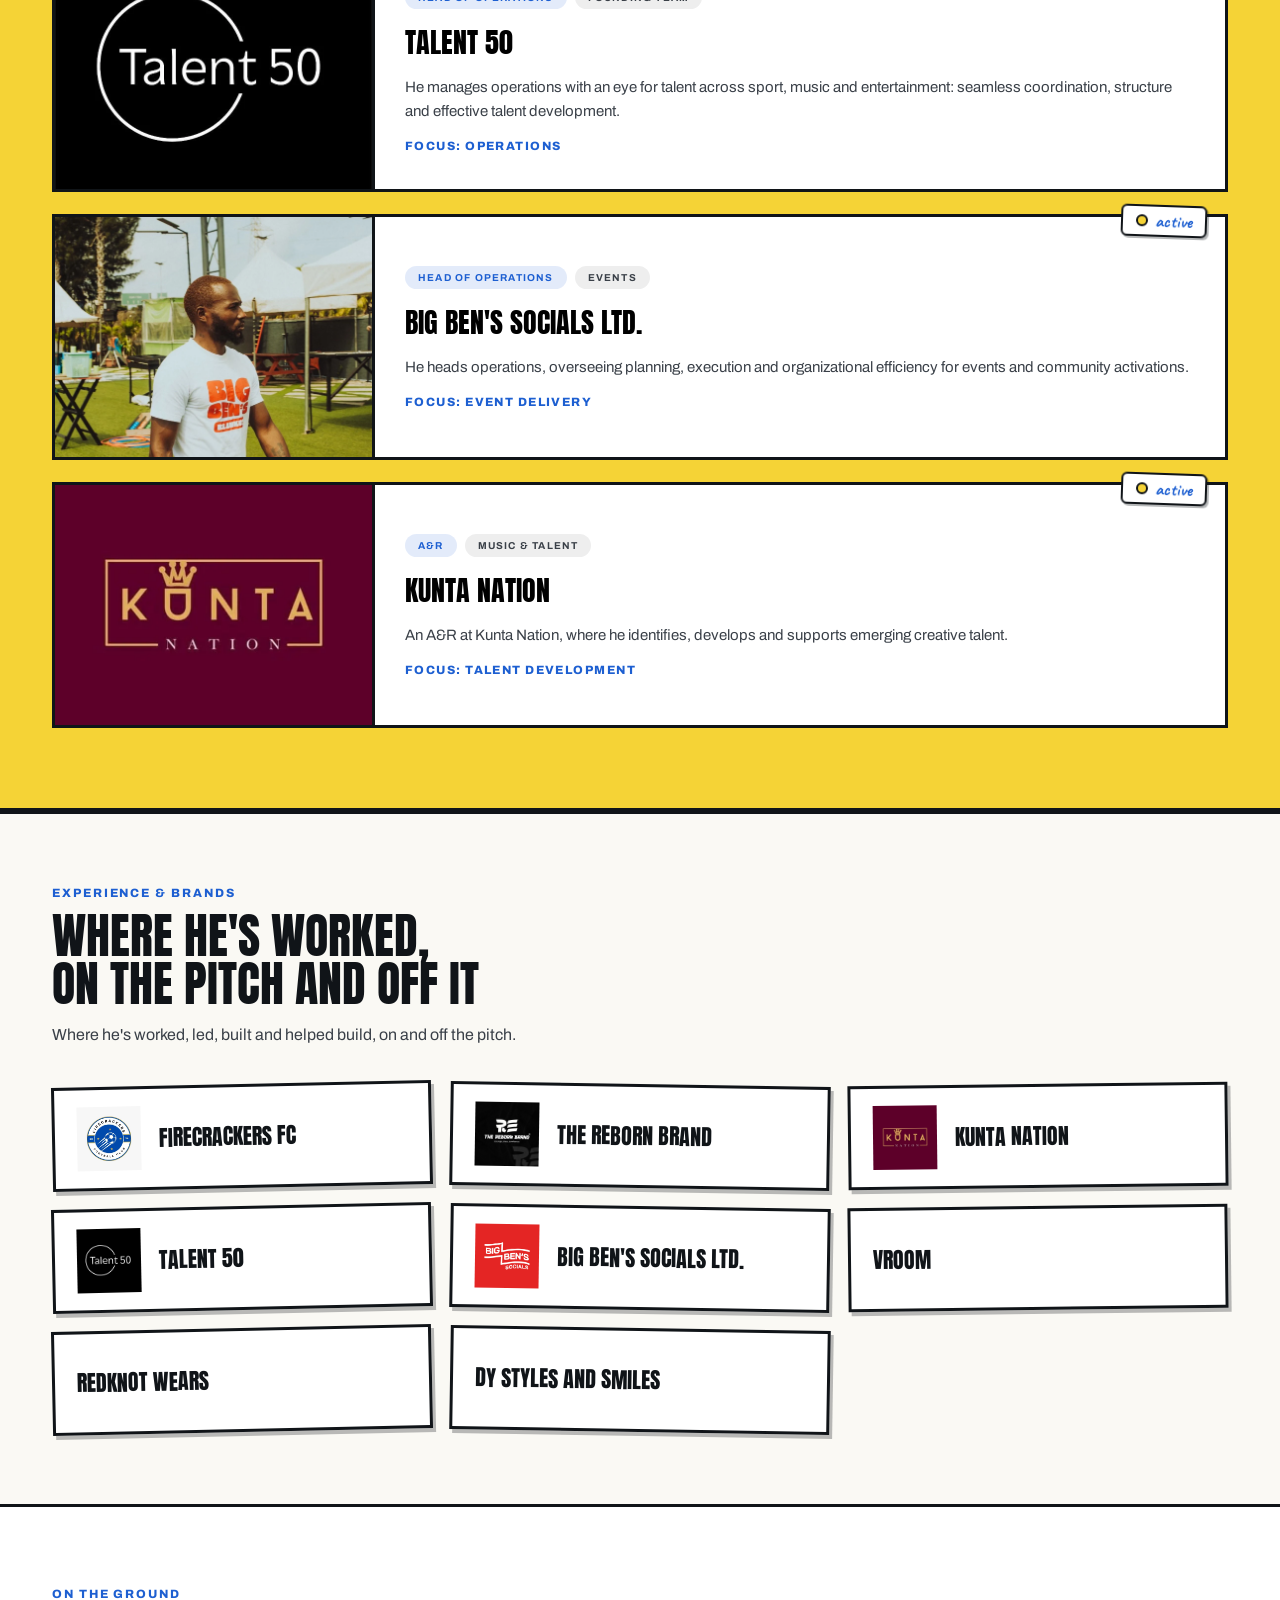
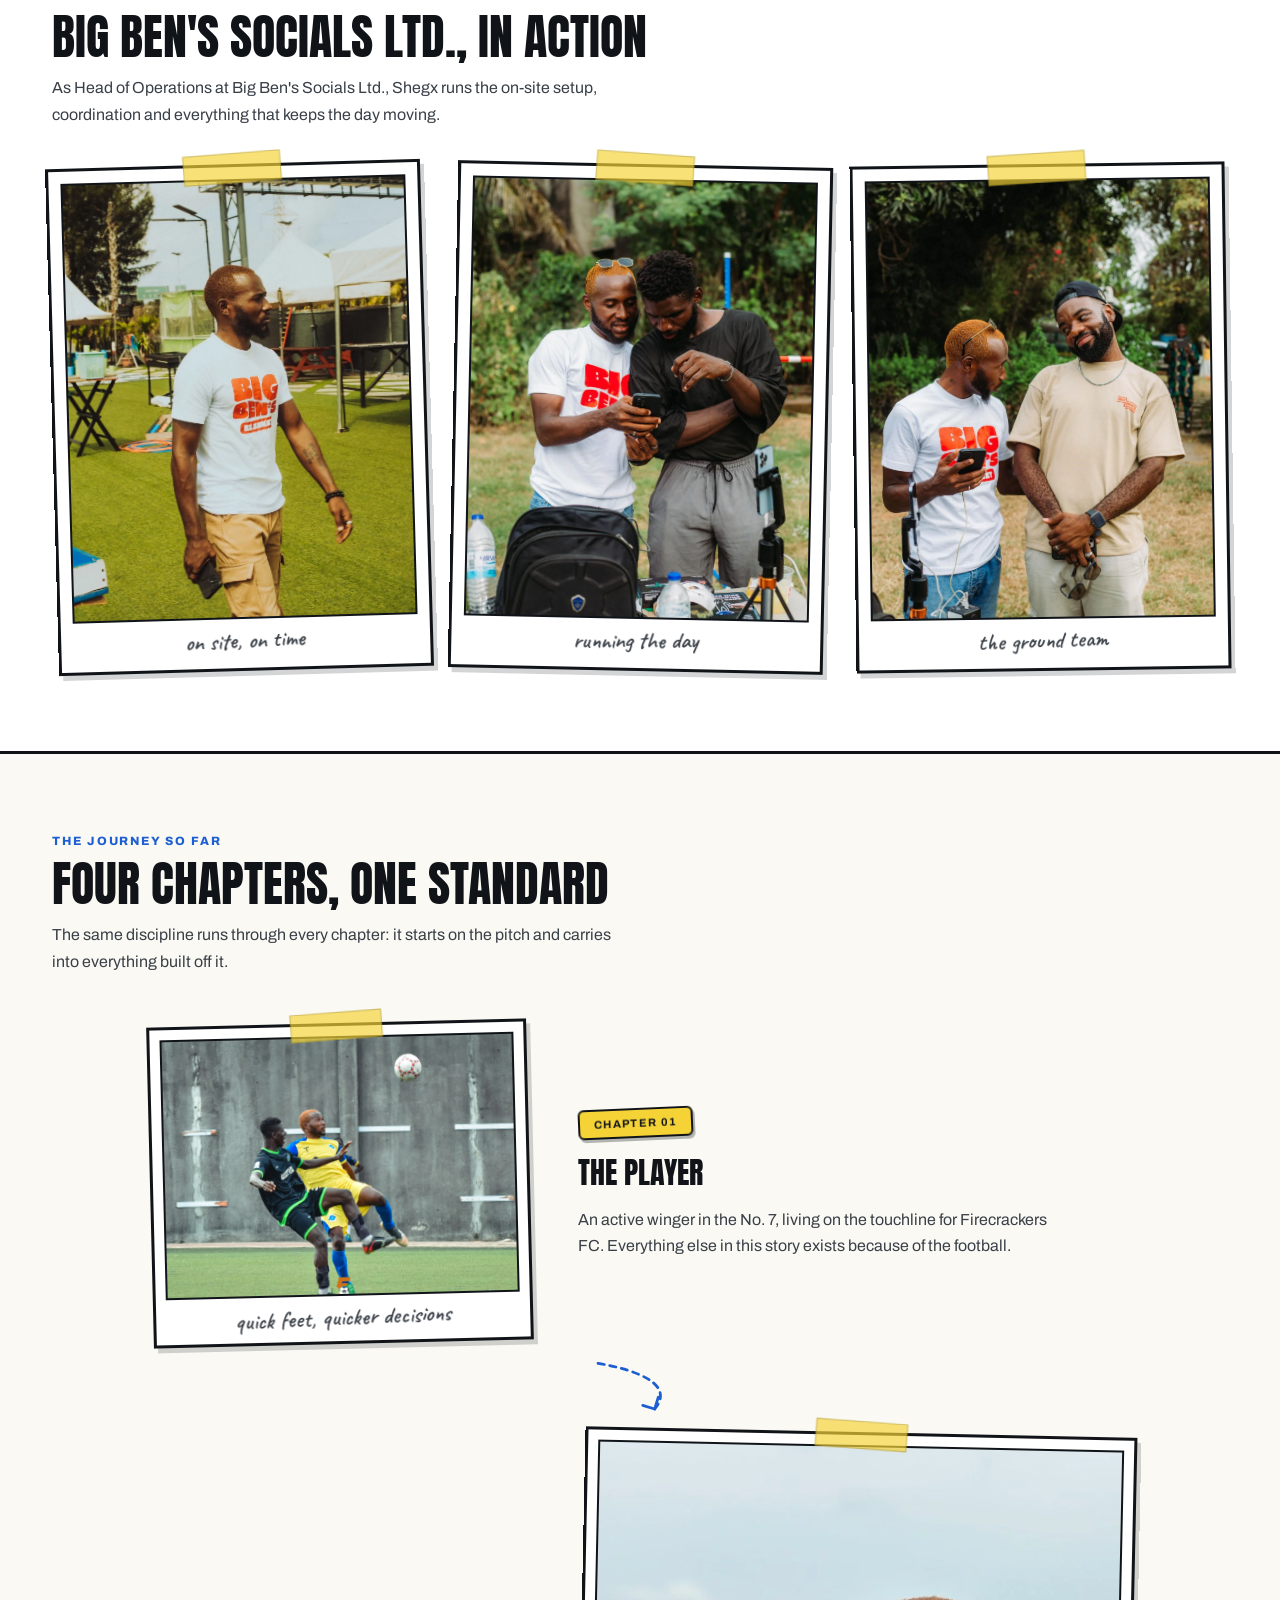
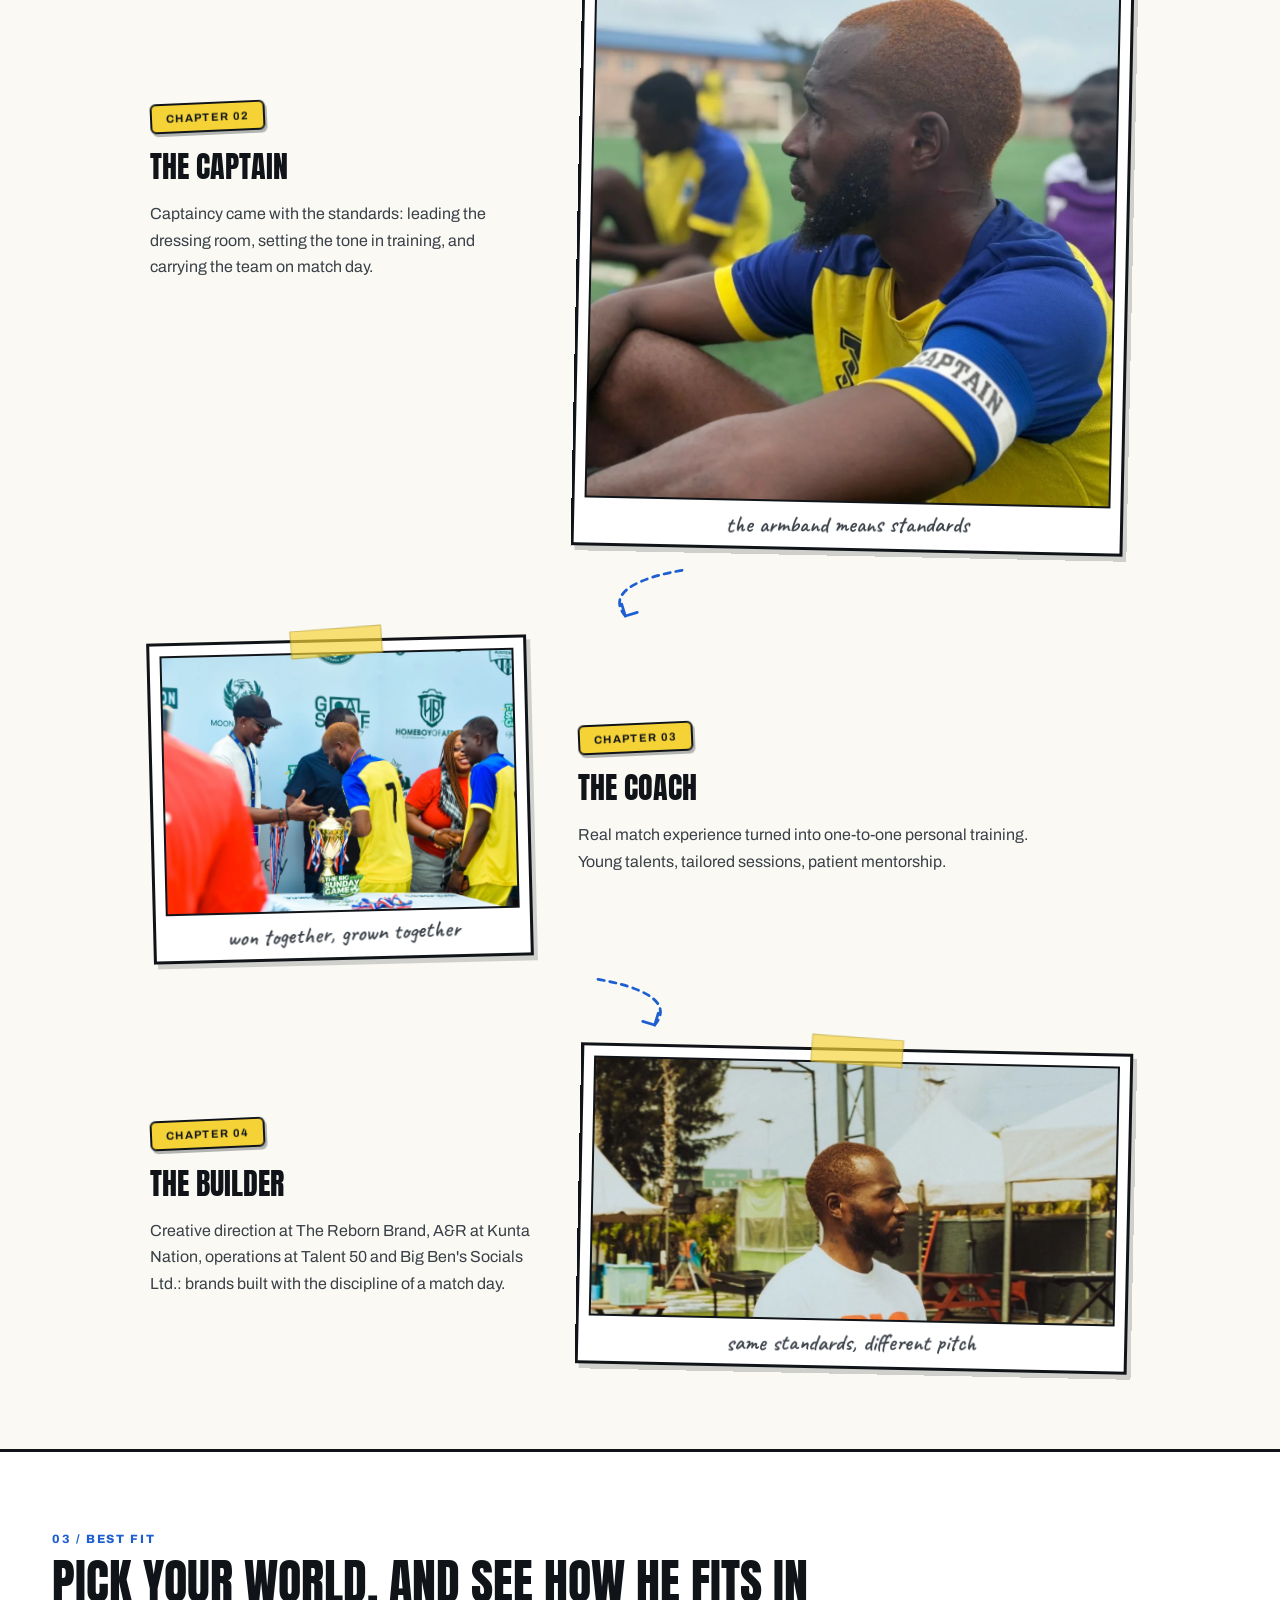
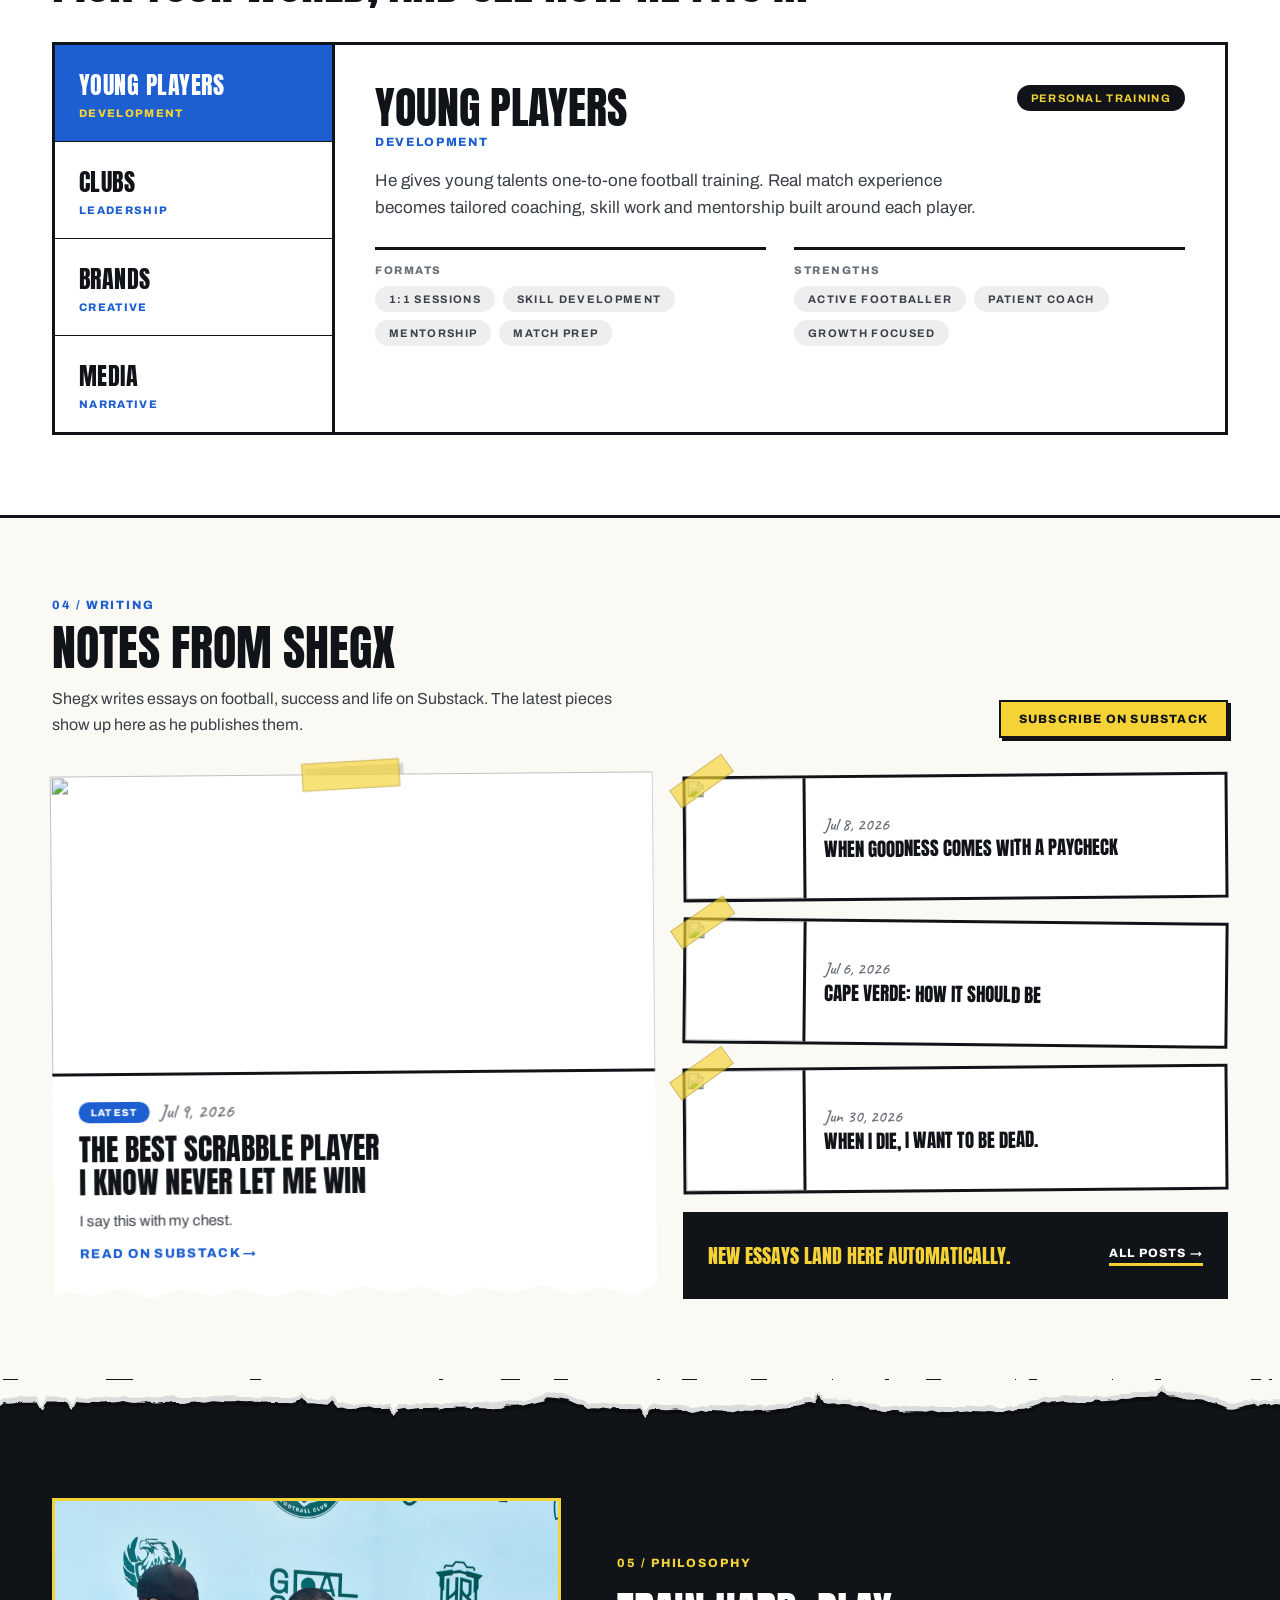
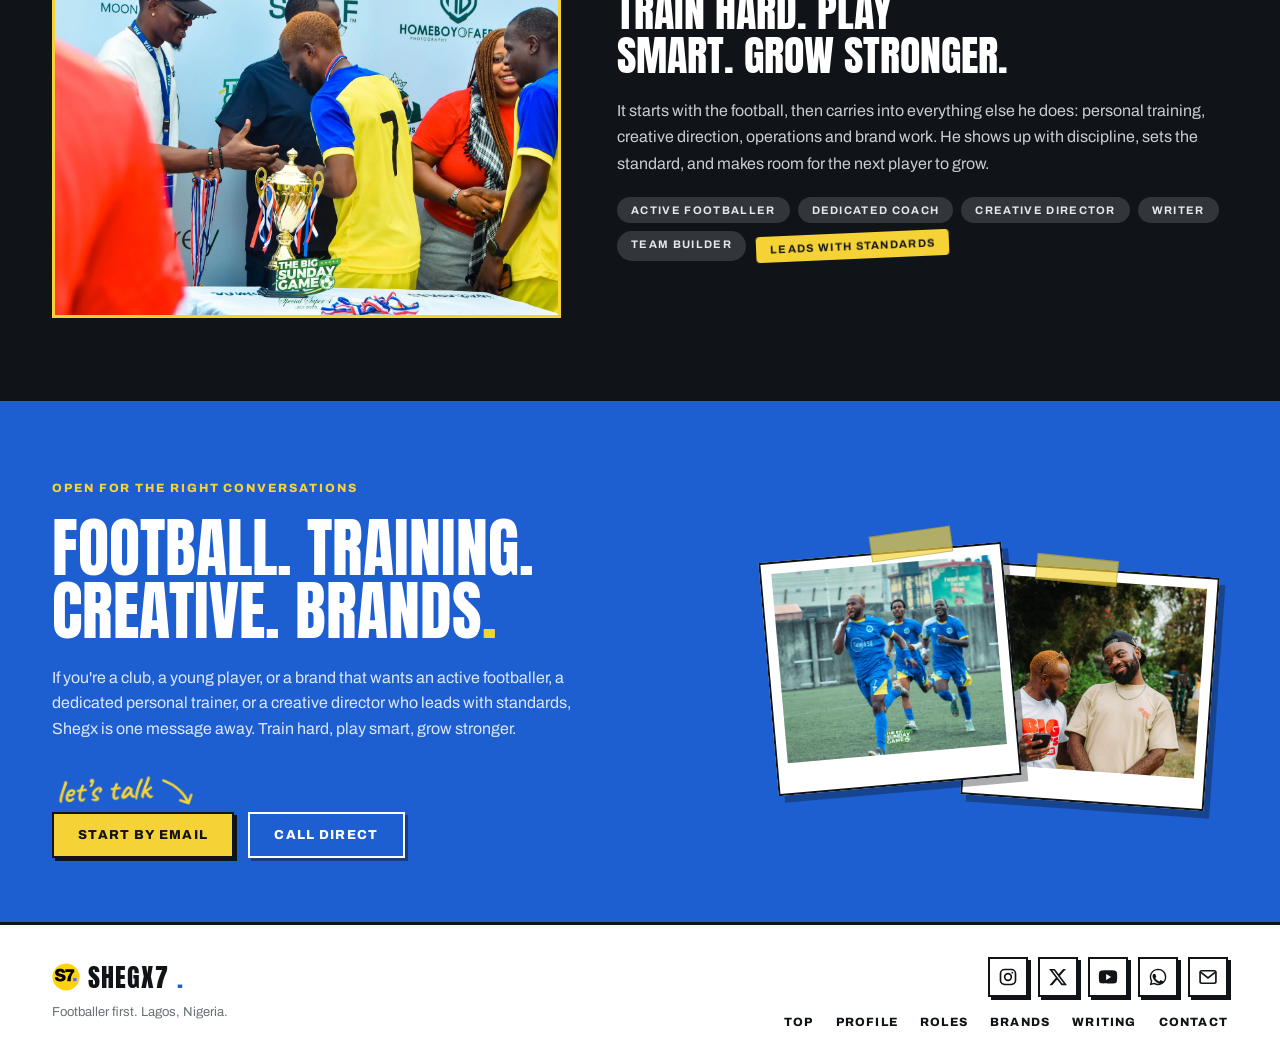
==== commit 38da8737: "Update wordmark from SHEGX. to SHEGX7. Co-Authored-By: Claude Sonnet 5 <noreply@anthropic.com>" ====
--- a/index.html
+++ b/index.html
@@ -7,17 +7,17 @@
   <meta name="description" content="Olusegun Adewole (Shegx) is an active footballer and personal football trainer. Team captain at Firecrackers FC and personal coach for young talents U-16. A creative director, business operations specialist, brand-builder and writer.">
   <meta name="author" content="Adewole Olusegun Ifeanyichukwu Samson">
   <meta name="robots" content="index, follow">
-  <link rel="canonical" href="https://litedsgn.github.io/shegx-portfolio/">
+  <link rel="canonical" href="https://shegx7.com/">
   <link rel="icon" href="assets/favicon.svg" type="image/svg+xml">
   <meta name="theme-color" content="#101418">
 
   <!-- Open Graph (Facebook, LinkedIn, WhatsApp, iMessage) -->
   <meta property="og:type" content="website">
   <meta property="og:site_name" content="Olusegun Adewole · Shegx">
-  <meta property="og:url" content="https://litedsgn.github.io/shegx-portfolio/">
+  <meta property="og:url" content="https://shegx7.com/">
   <meta property="og:title" content="Olusegun Adewole · Footballer &amp; Personal Trainer">
   <meta property="og:description" content="Active footballer and personal football trainer. Team captain at Firecrackers FC and personal coach for young talents U-16. A creative director, business operations specialist, brand-builder and writer.">
-  <meta property="og:image" content="https://litedsgn.github.io/shegx-portfolio/assets/hero-celebration.webp">
+  <meta property="og:image" content="https://shegx7.com/assets/hero-celebration.webp">
   <meta property="og:image:width" content="1920">
   <meta property="og:image:height" content="1536">
   <meta property="og:image:alt" content="Olusegun Adewole celebrating a goal for Firecrackers FC">
@@ -27,7 +27,7 @@
   <meta name="twitter:card" content="summary_large_image">
   <meta name="twitter:title" content="Olusegun Adewole · Footballer &amp; Personal Trainer">
   <meta name="twitter:description" content="Active footballer and personal football trainer. Team captain at Firecrackers FC and personal coach for young talents U-16. A creative director, business operations specialist, brand-builder and writer.">
-  <meta name="twitter:image" content="https://litedsgn.github.io/shegx-portfolio/assets/hero-celebration.webp">
+  <meta name="twitter:image" content="https://shegx7.com/assets/hero-celebration.webp">
   <meta name="twitter:image:alt" content="Olusegun Adewole celebrating a goal for Firecrackers FC">
   <meta name="twitter:creator" content="@shegx_reborn">
   <link rel="preconnect" href="https://fonts.googleapis.com">
@@ -50,7 +50,7 @@
   <!-- ============ HEADER ============ -->
   <header class="site-header">
     <div class="container site-header__inner">
-      <a class="site-header__logo" href="#top"><img src="assets/logos/shegx-iconmark-yellow.svg" alt="" class="site-header__logo-mark">SHEGX<span>.</span></a>
+      <a class="site-header__logo" href="#top"><img src="assets/logos/shegx-iconmark-yellow.svg" alt="" class="site-header__logo-mark">SHEGX7<span>.</span></a>
       <nav class="site-nav" id="site-nav" aria-label="Primary">
         <a href="#dual-track">Profile</a>
         <a href="#highlights">Highlights</a>
@@ -547,7 +547,7 @@
   <footer class="site-footer">
     <div class="container site-footer__inner">
       <div class="site-footer__brand">
-        <a class="site-footer__logo" href="#top"><img src="assets/logos/shegx-iconmark-yellow.svg" alt="" class="site-footer__logo-mark">SHEGX<span>.</span></a>
+        <a class="site-footer__logo" href="#top"><img src="assets/logos/shegx-iconmark-yellow.svg" alt="" class="site-footer__logo-mark">SHEGX7<span>.</span></a>
         <p class="site-footer__tag">Footballer first. Lagos, Nigeria.</p>
       </div>
       <div class="site-footer__right">
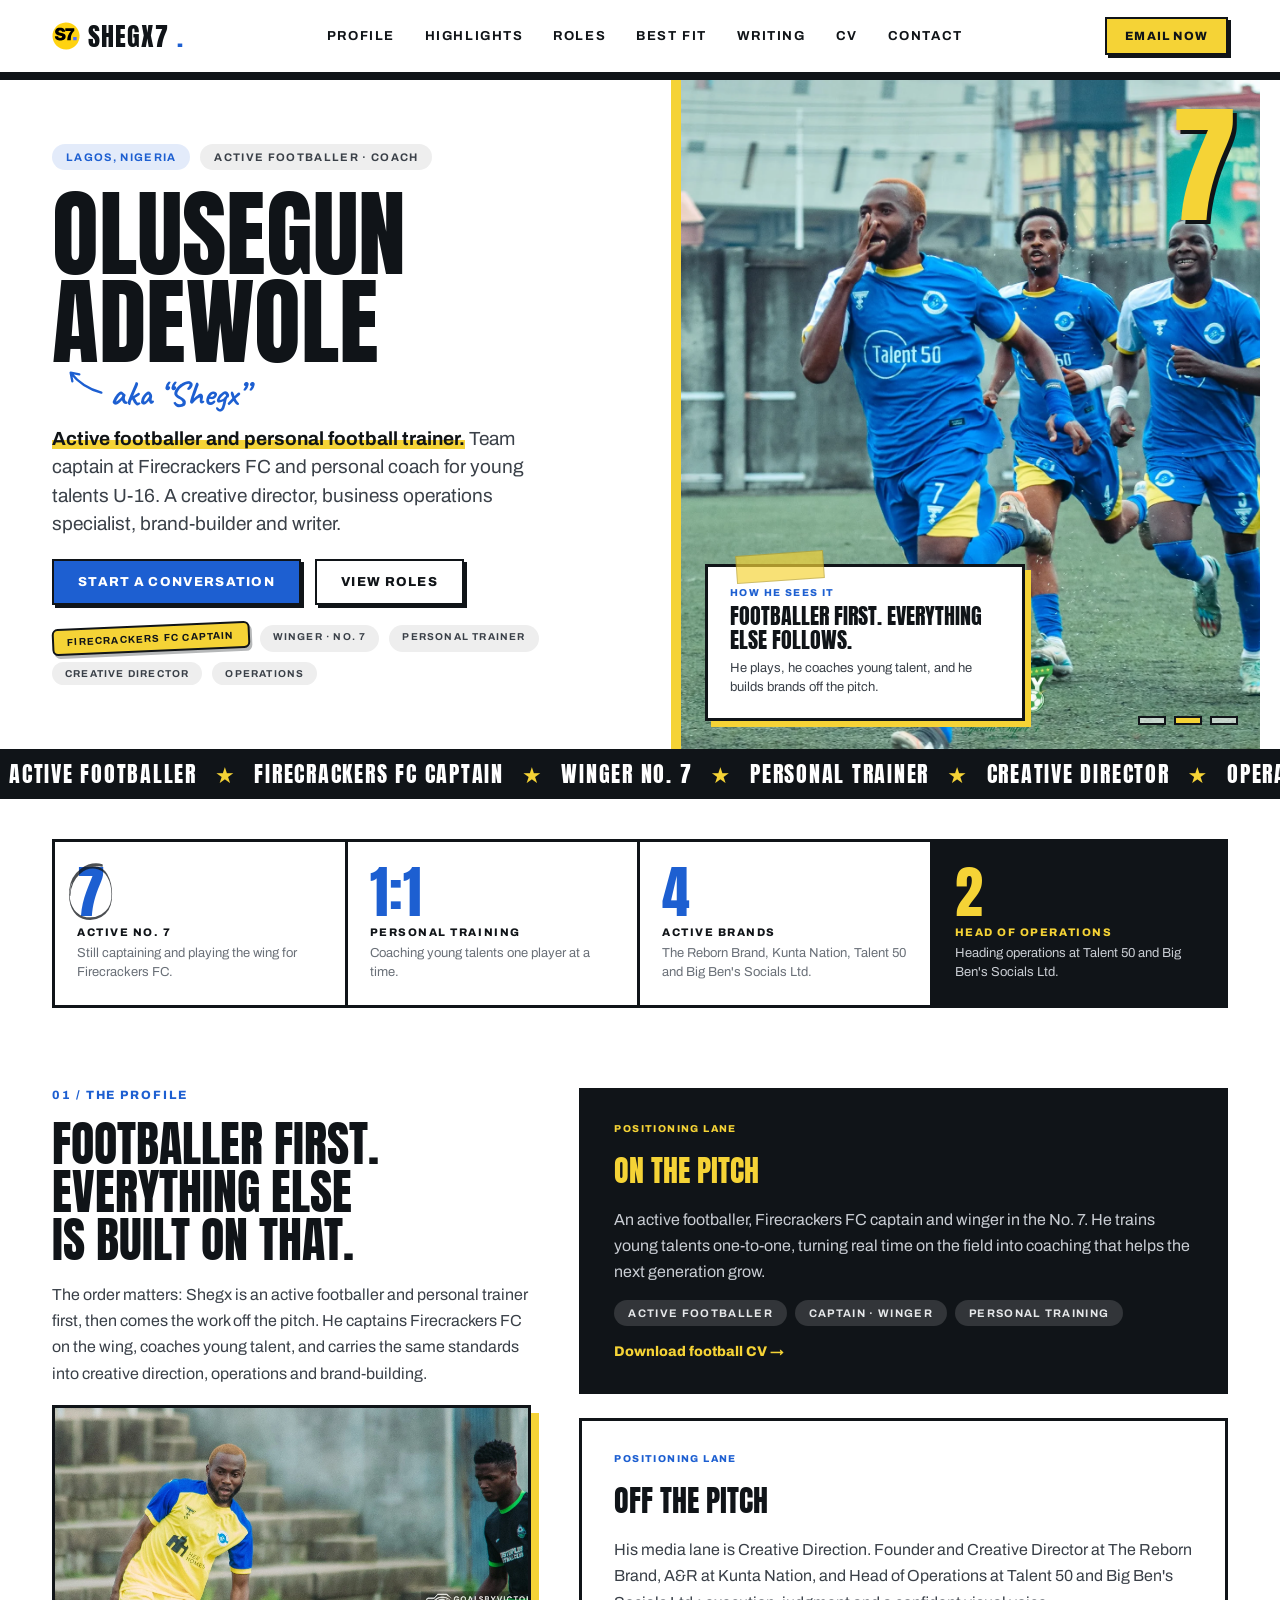
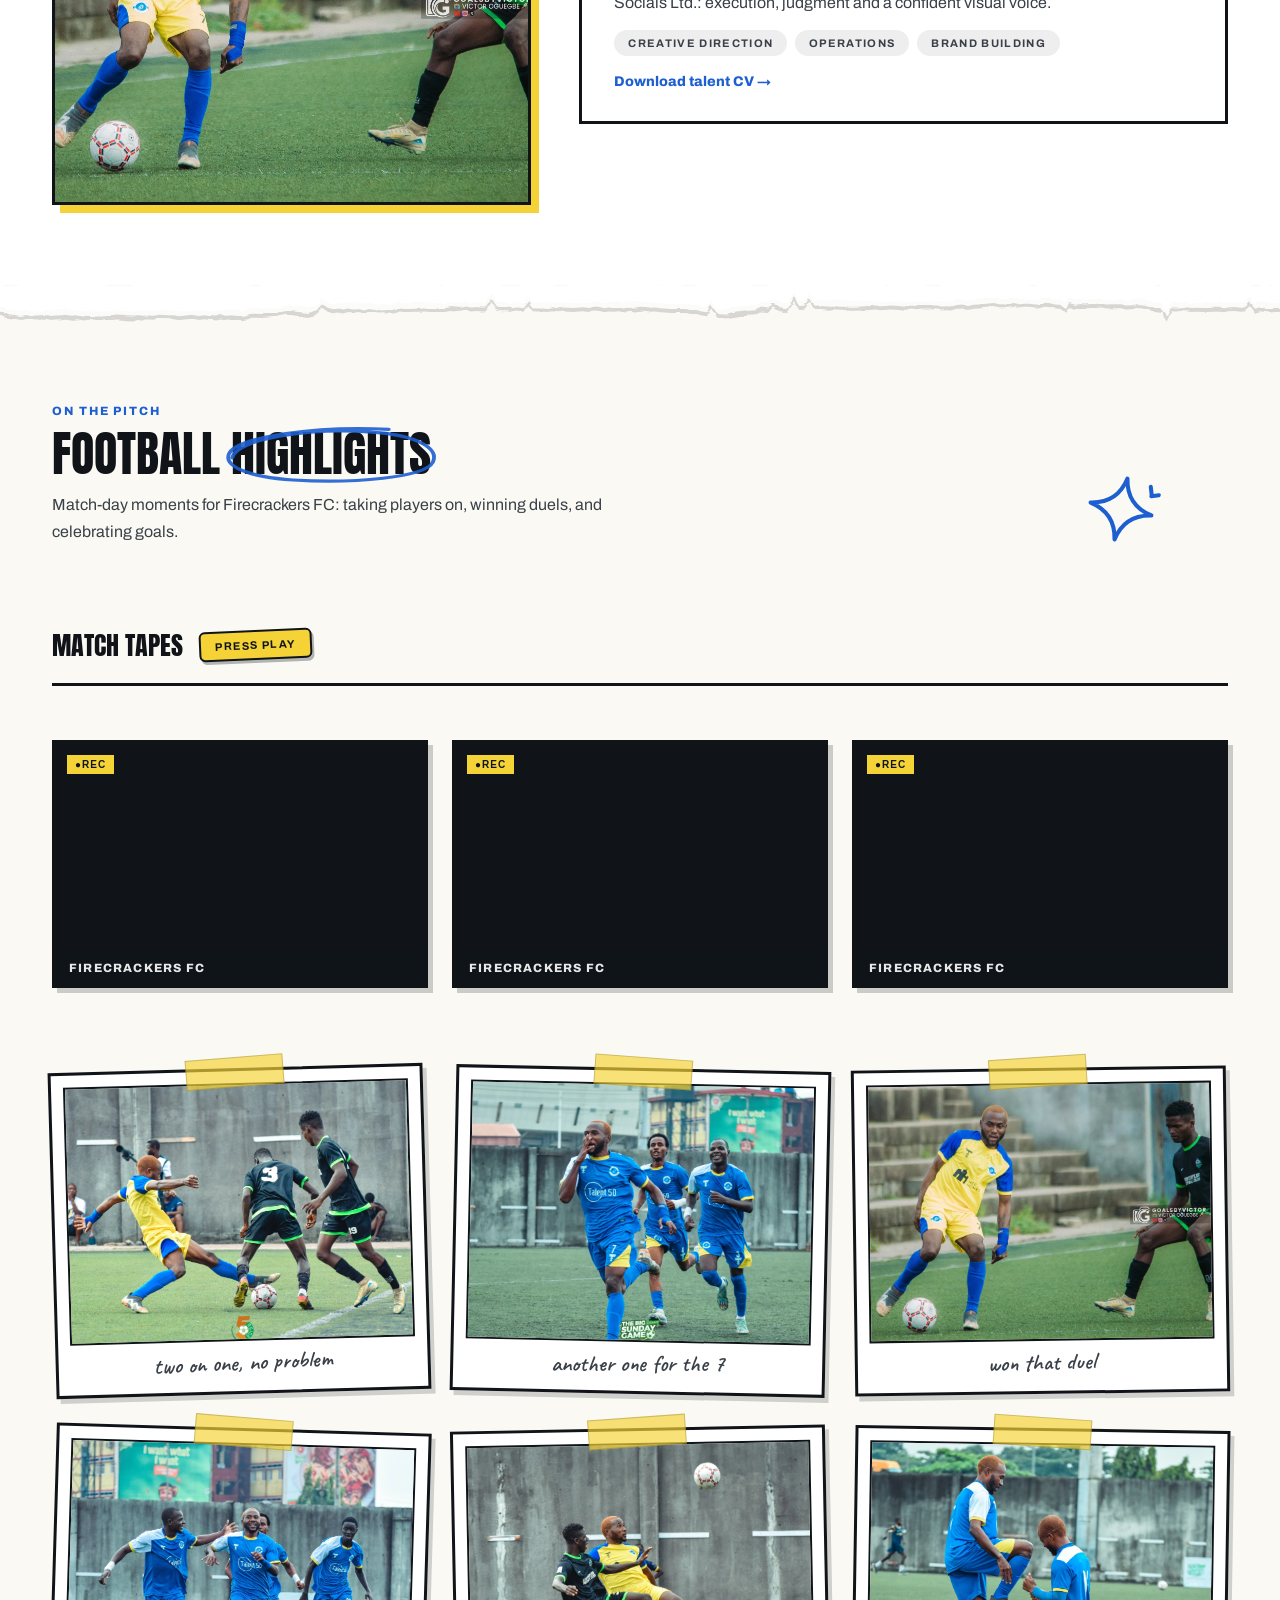
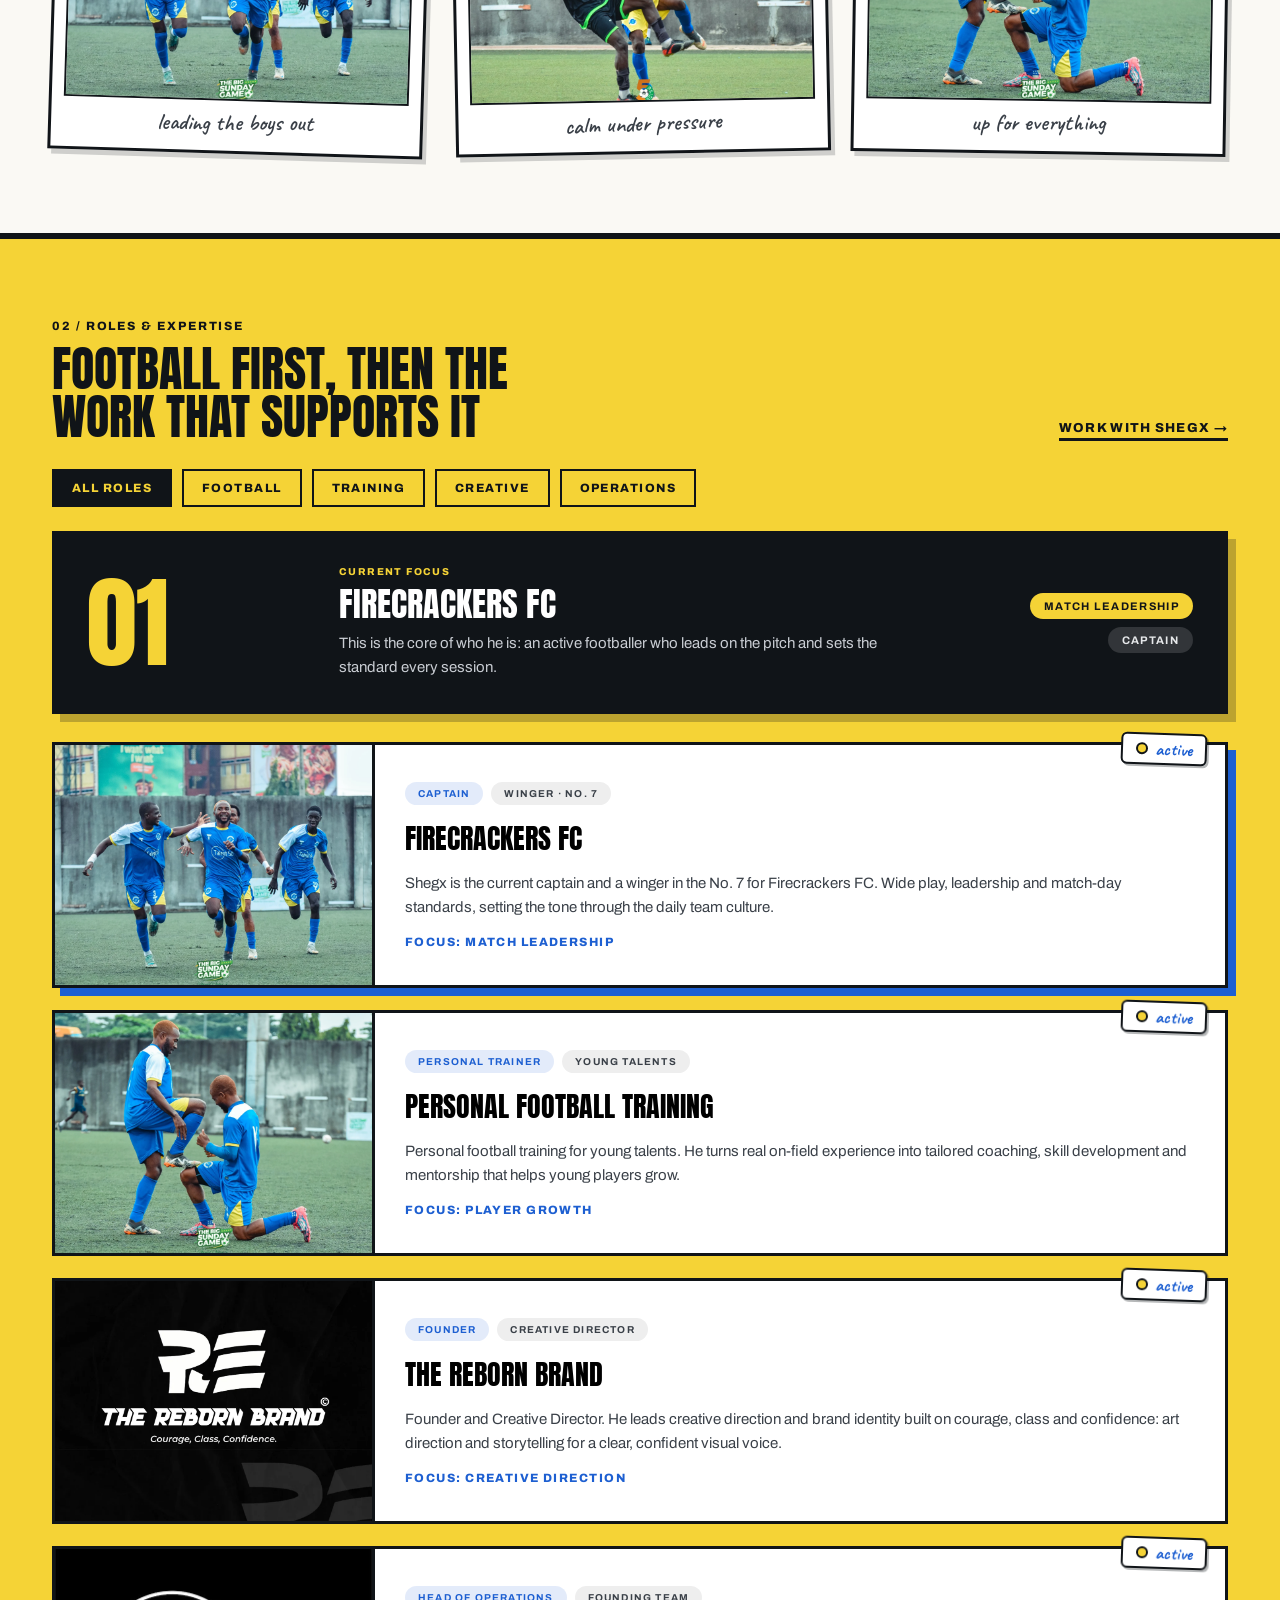
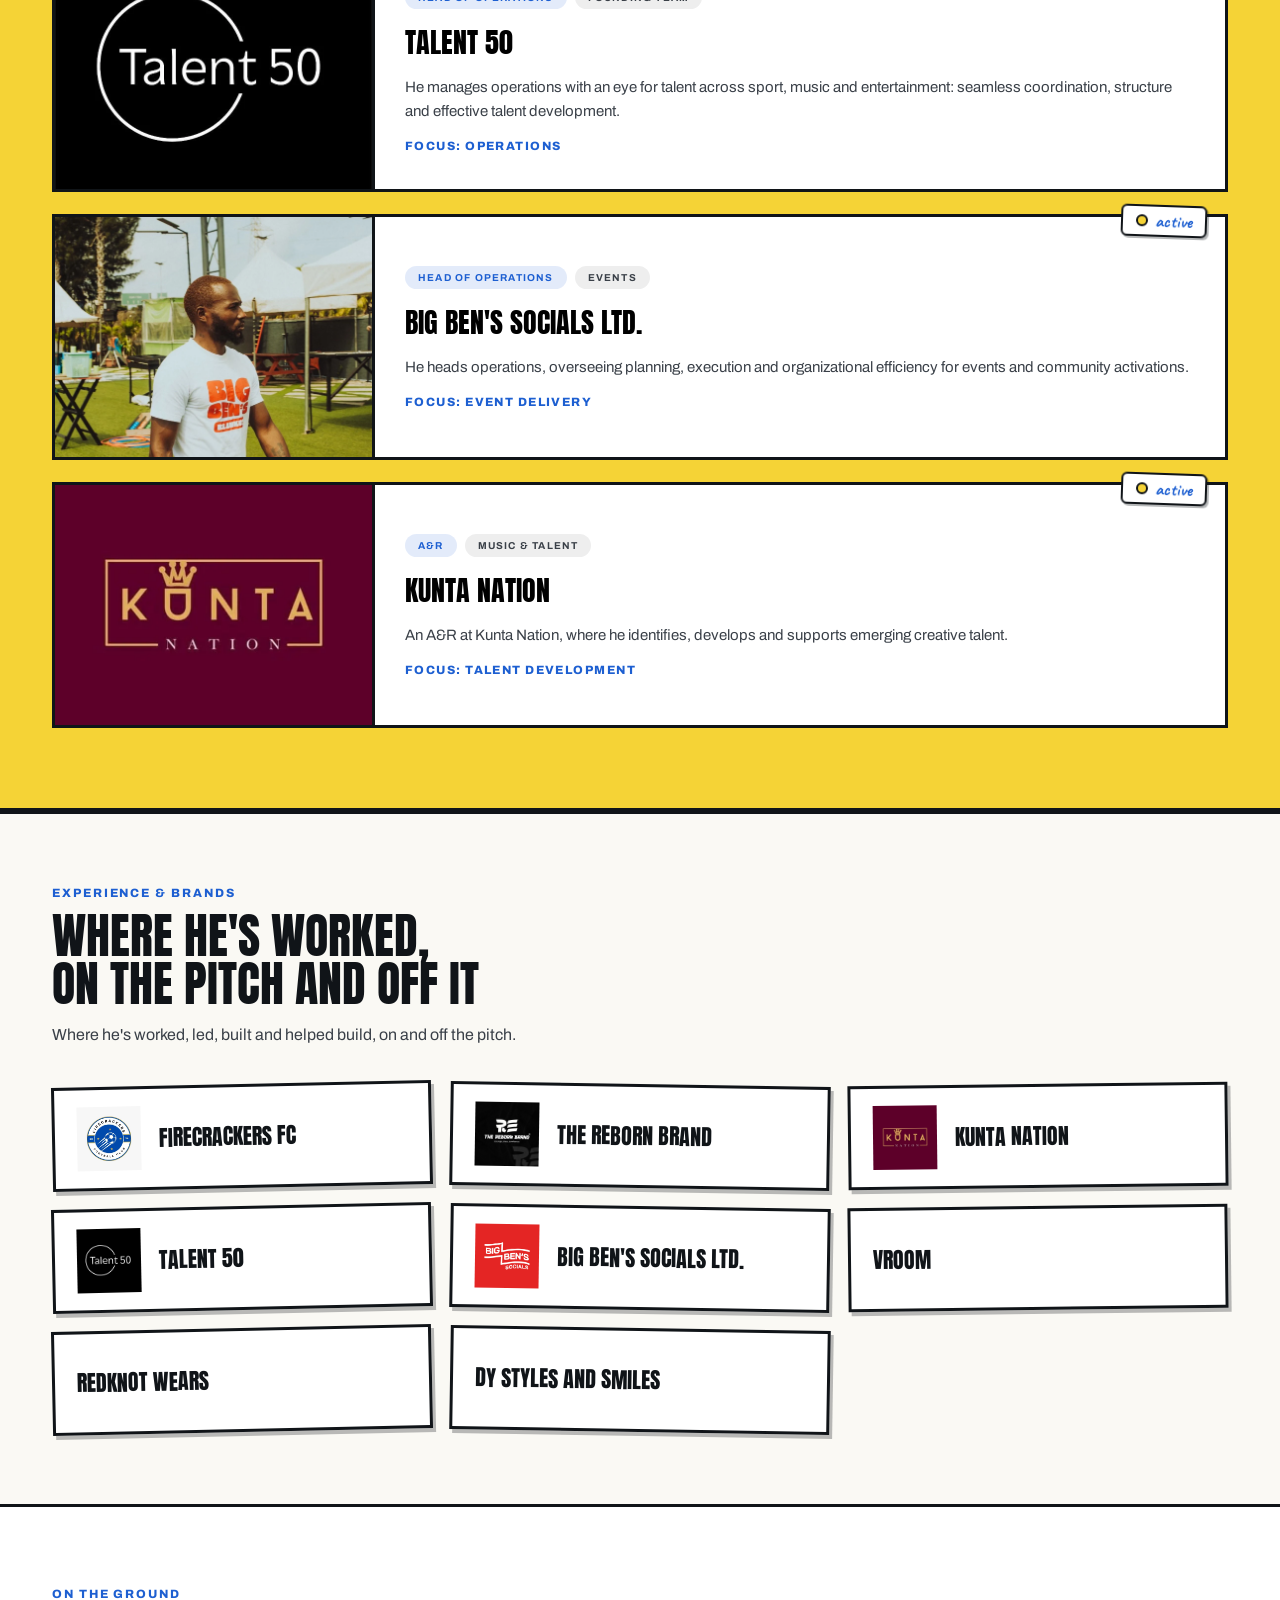
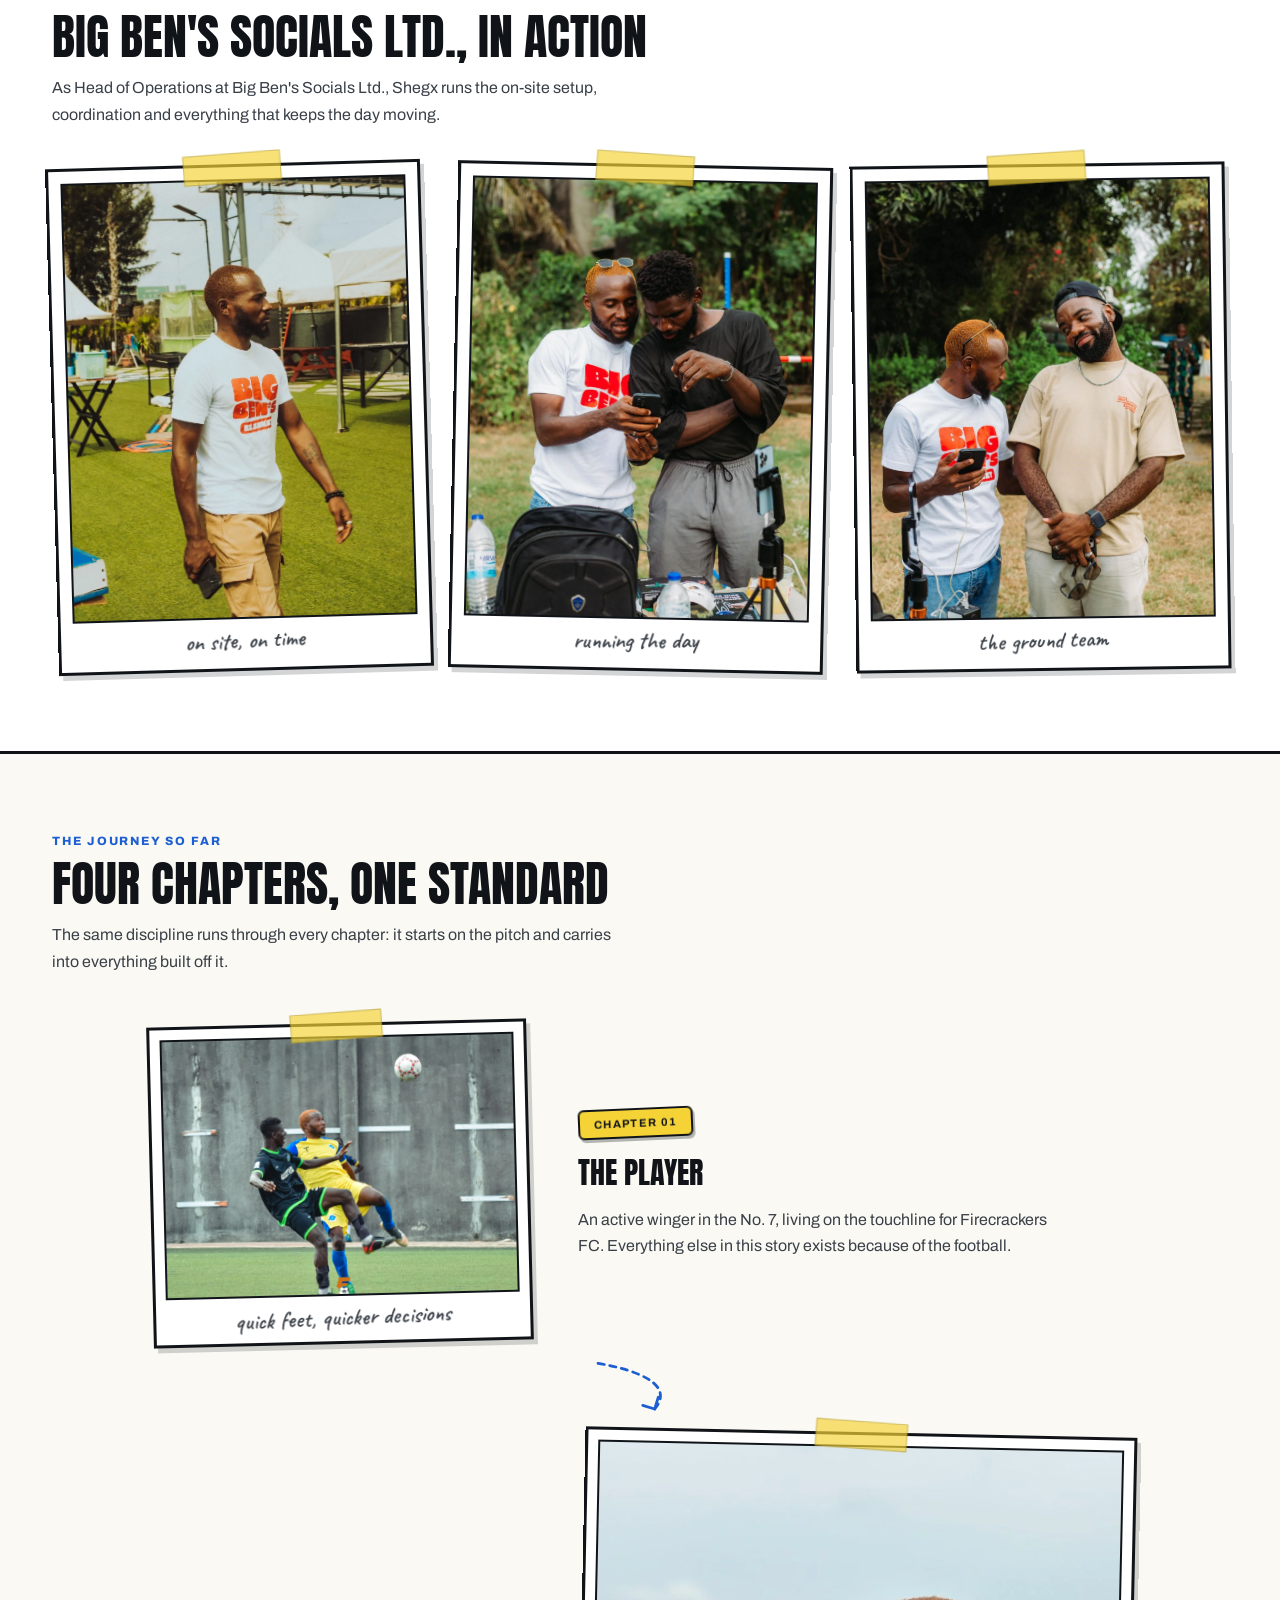
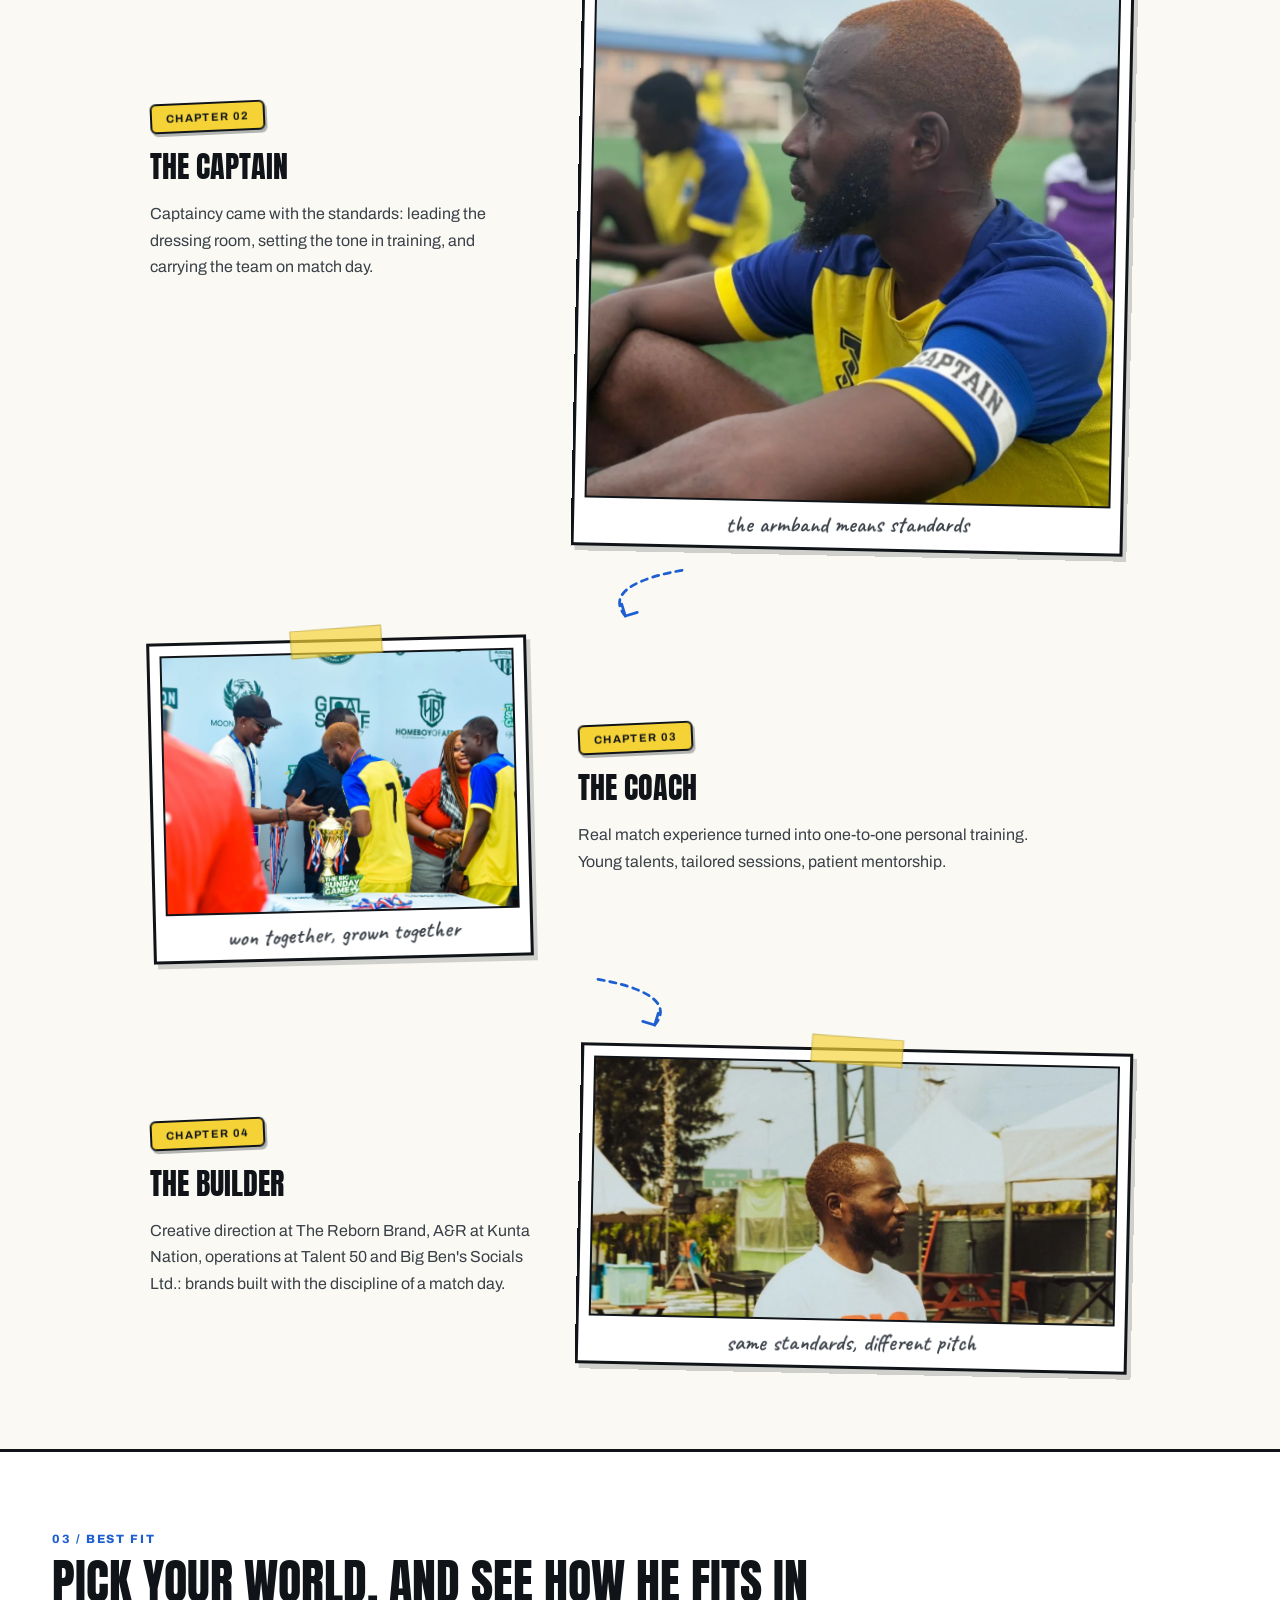
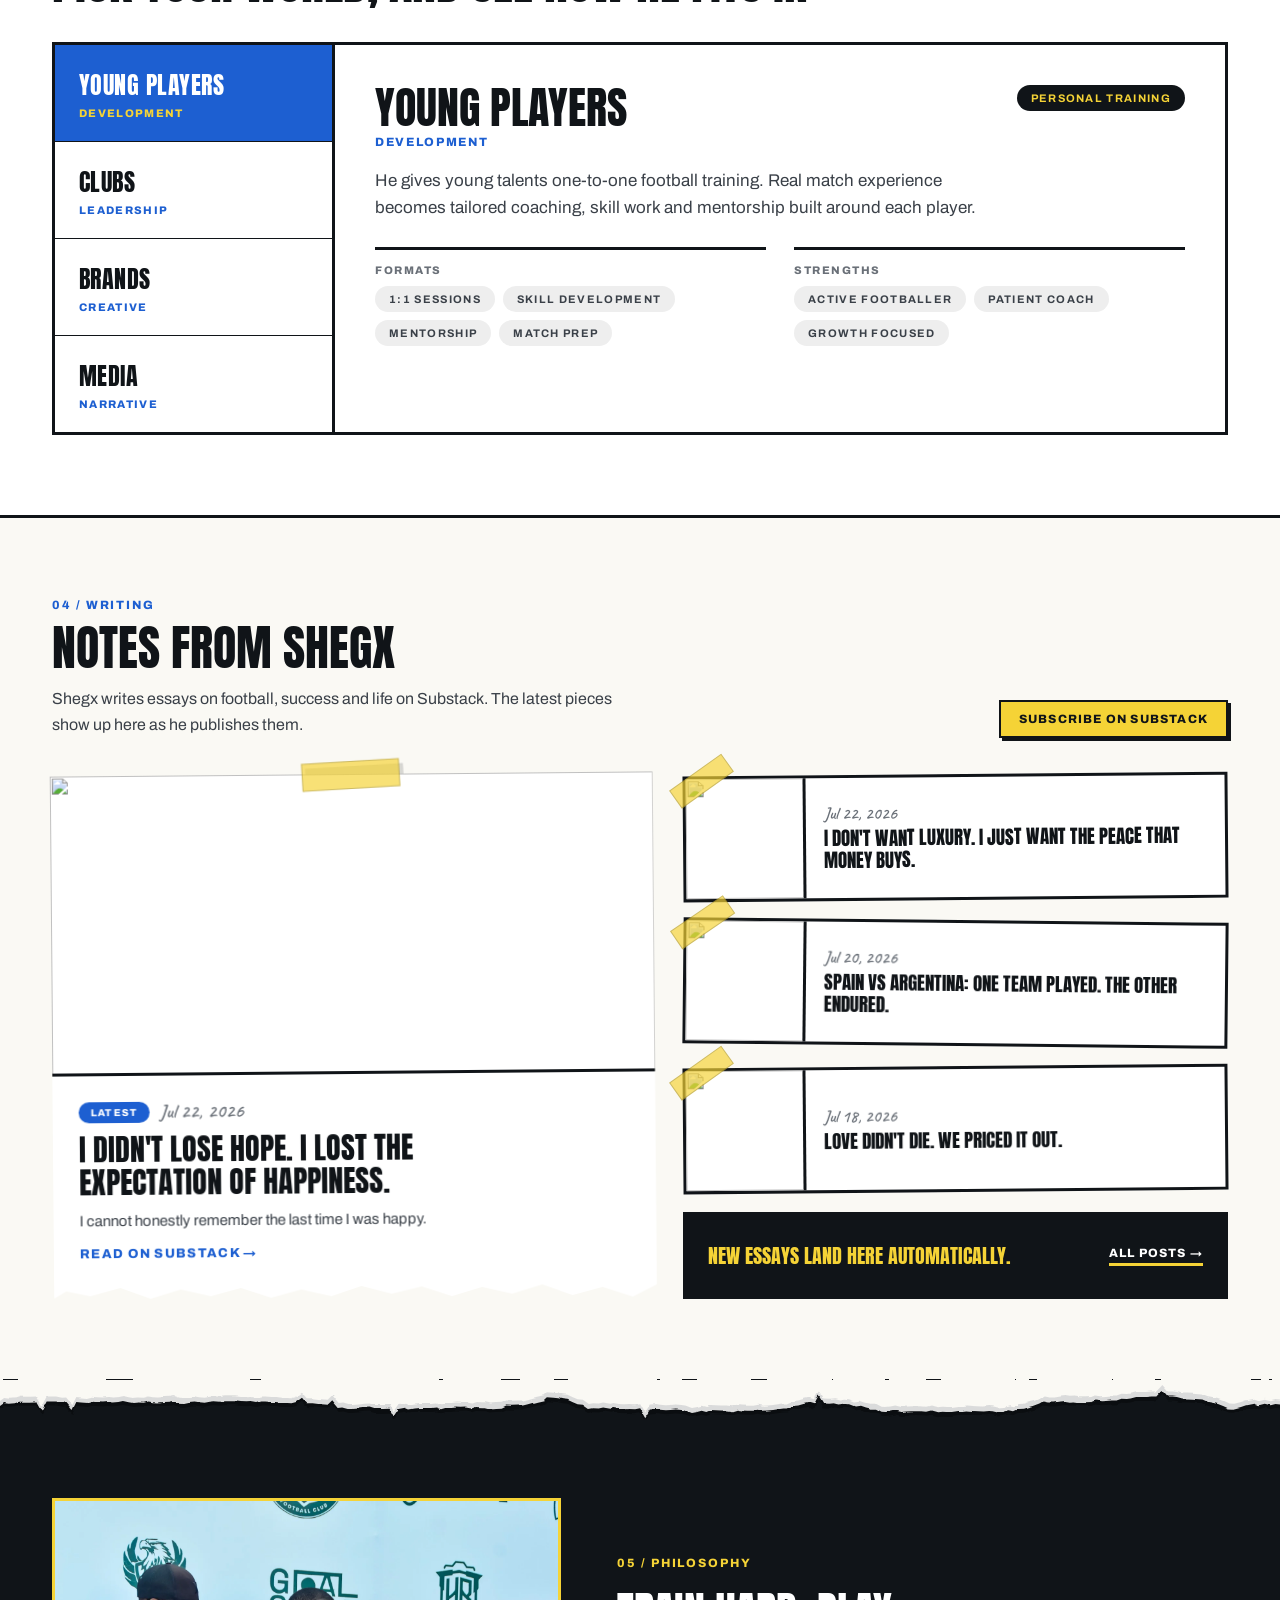
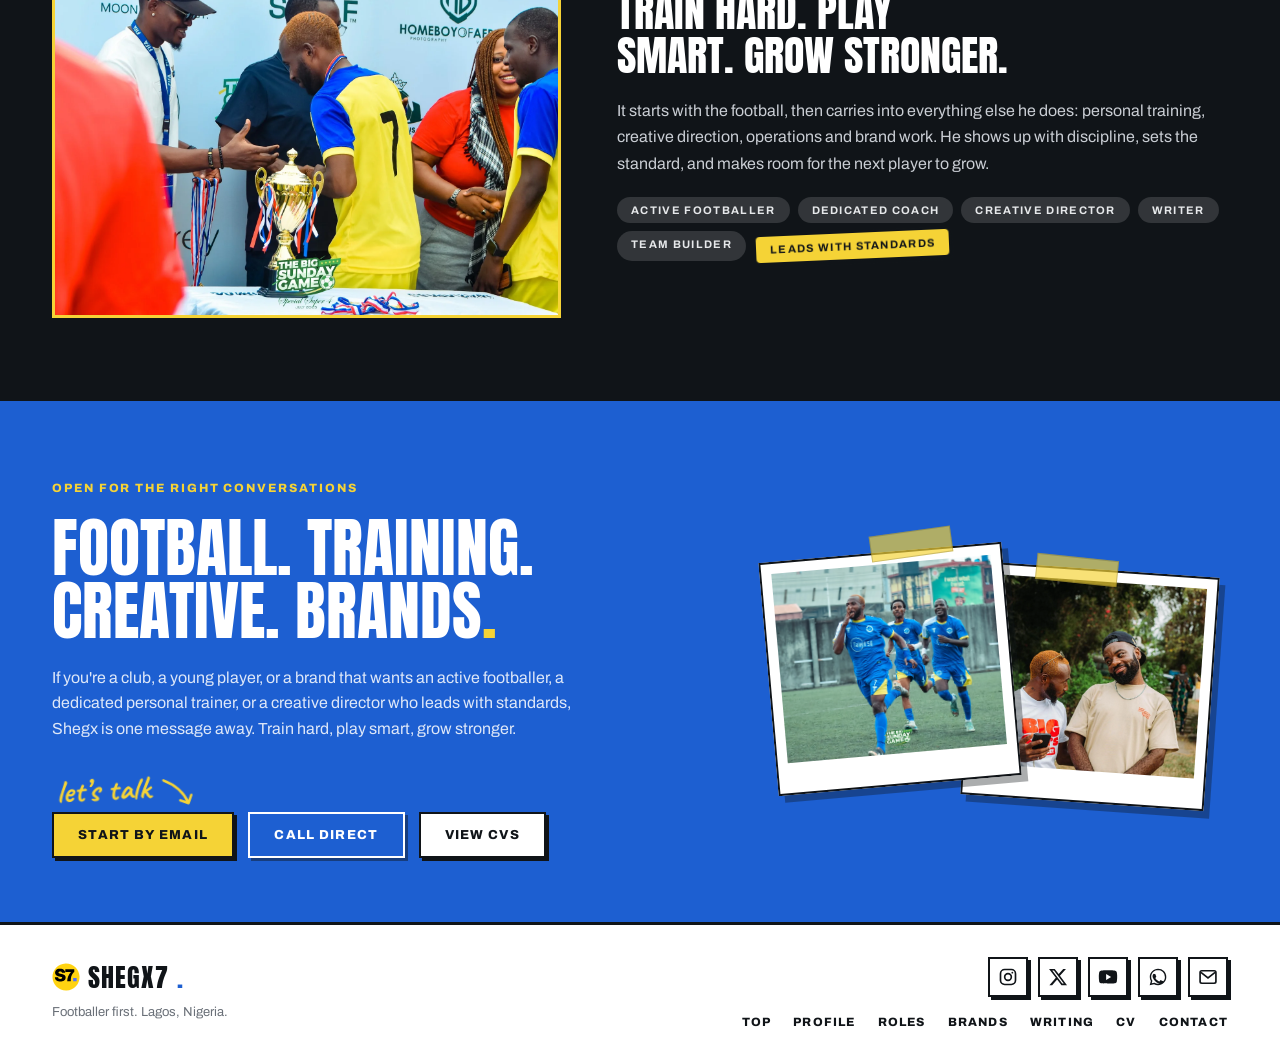
==== commit 3b98e940: "Add CV pages with hub, one-click downloads, and print-friendly layout - New cv/ section: hub page pl" ====
--- a/index.html
+++ b/index.html
@@ -17,9 +17,9 @@
   <meta property="og:url" content="https://shegx7.com/">
   <meta property="og:title" content="Olusegun Adewole · Footballer &amp; Personal Trainer">
   <meta property="og:description" content="Active footballer and personal football trainer. Team captain at Firecrackers FC and personal coach for young talents U-16. A creative director, business operations specialist, brand-builder and writer.">
-  <meta property="og:image" content="https://shegx7.com/assets/hero-celebration.webp">
-  <meta property="og:image:width" content="1920">
-  <meta property="og:image:height" content="1536">
+  <meta property="og:image" content="https://shegx7.com/assets/hero-celebration-og.jpg">
+  <meta property="og:image:width" content="1200">
+  <meta property="og:image:height" content="960">
   <meta property="og:image:alt" content="Olusegun Adewole celebrating a goal for Firecrackers FC">
   <meta property="og:locale" content="en_US">
 
@@ -27,7 +27,7 @@
   <meta name="twitter:card" content="summary_large_image">
   <meta name="twitter:title" content="Olusegun Adewole · Footballer &amp; Personal Trainer">
   <meta name="twitter:description" content="Active footballer and personal football trainer. Team captain at Firecrackers FC and personal coach for young talents U-16. A creative director, business operations specialist, brand-builder and writer.">
-  <meta name="twitter:image" content="https://shegx7.com/assets/hero-celebration.webp">
+  <meta name="twitter:image" content="https://shegx7.com/assets/hero-celebration-og.jpg">
   <meta name="twitter:image:alt" content="Olusegun Adewole celebrating a goal for Firecrackers FC">
   <meta name="twitter:creator" content="@shegx_reborn">
   <link rel="preconnect" href="https://fonts.googleapis.com">
@@ -57,6 +57,7 @@
         <a href="#roles">Roles</a>
         <a href="#fit">Best Fit</a>
         <a href="#writing">Writing</a>
+        <a href="cv/index.html">CV</a>
         <a href="#contact">Contact</a>
       </nav>
       <a class="btn btn--yellow btn--small" href="mailto:adewoleolusegun123@gmail.com">Email now</a>
@@ -186,6 +187,7 @@
             <span class="chip chip--ghost">Captain · Winger</span>
             <span class="chip chip--ghost">Personal training</span>
           </div>
+          <a class="lane__link" href="cv/football.html?print">Download football CV →</a>
         </article>
         <article class="lane">
           <div class="kicker kicker--small">Positioning lane</div>
@@ -200,6 +202,7 @@
             <span class="chip">Operations</span>
             <span class="chip">Brand building</span>
           </div>
+          <a class="lane__link" href="cv/talent-operations.html?print">Download talent CV →</a>
         </article>
       </div>
     </section>
@@ -533,6 +536,7 @@
           <div class="contact__cta">
             <a class="btn btn--yellow" href="mailto:adewoleolusegun123@gmail.com">Start by email</a>
             <a class="btn btn--outline" href="tel:+2347015703790">Call direct</a>
+            <a class="btn btn--white" href="cv/index.html">View CVs</a>
           </div>
         </div>
         <div class="contact__snaps">
@@ -587,6 +591,7 @@
           <a href="#roles">Roles</a>
           <a href="#brands">Brands</a>
           <a href="#writing">Writing</a>
+          <a href="cv/index.html">CV</a>
           <a href="#contact">Contact</a>
         </nav>
       </div>
--- a/css/styles.css
+++ b/css/styles.css
@@ -564,6 +564,17 @@
 .lane--dark { background: var(--ink); color: #fff; }
 .lane--dark:hover { box-shadow: 8px 8px 0 var(--blue); }
 .lane--dark p { color: var(--on-dark); }
+
+.lane__link {
+  display: inline-block;
+  margin-top: 4px;
+  font-size: 14px;
+  font-weight: 800;
+  color: var(--blue);
+  text-decoration: none;
+}
+.lane__link:hover { text-decoration: underline; }
+.lane--dark .lane__link { color: var(--yellow); }
 
 /* ---------- Roles ---------- */
 .roles {
